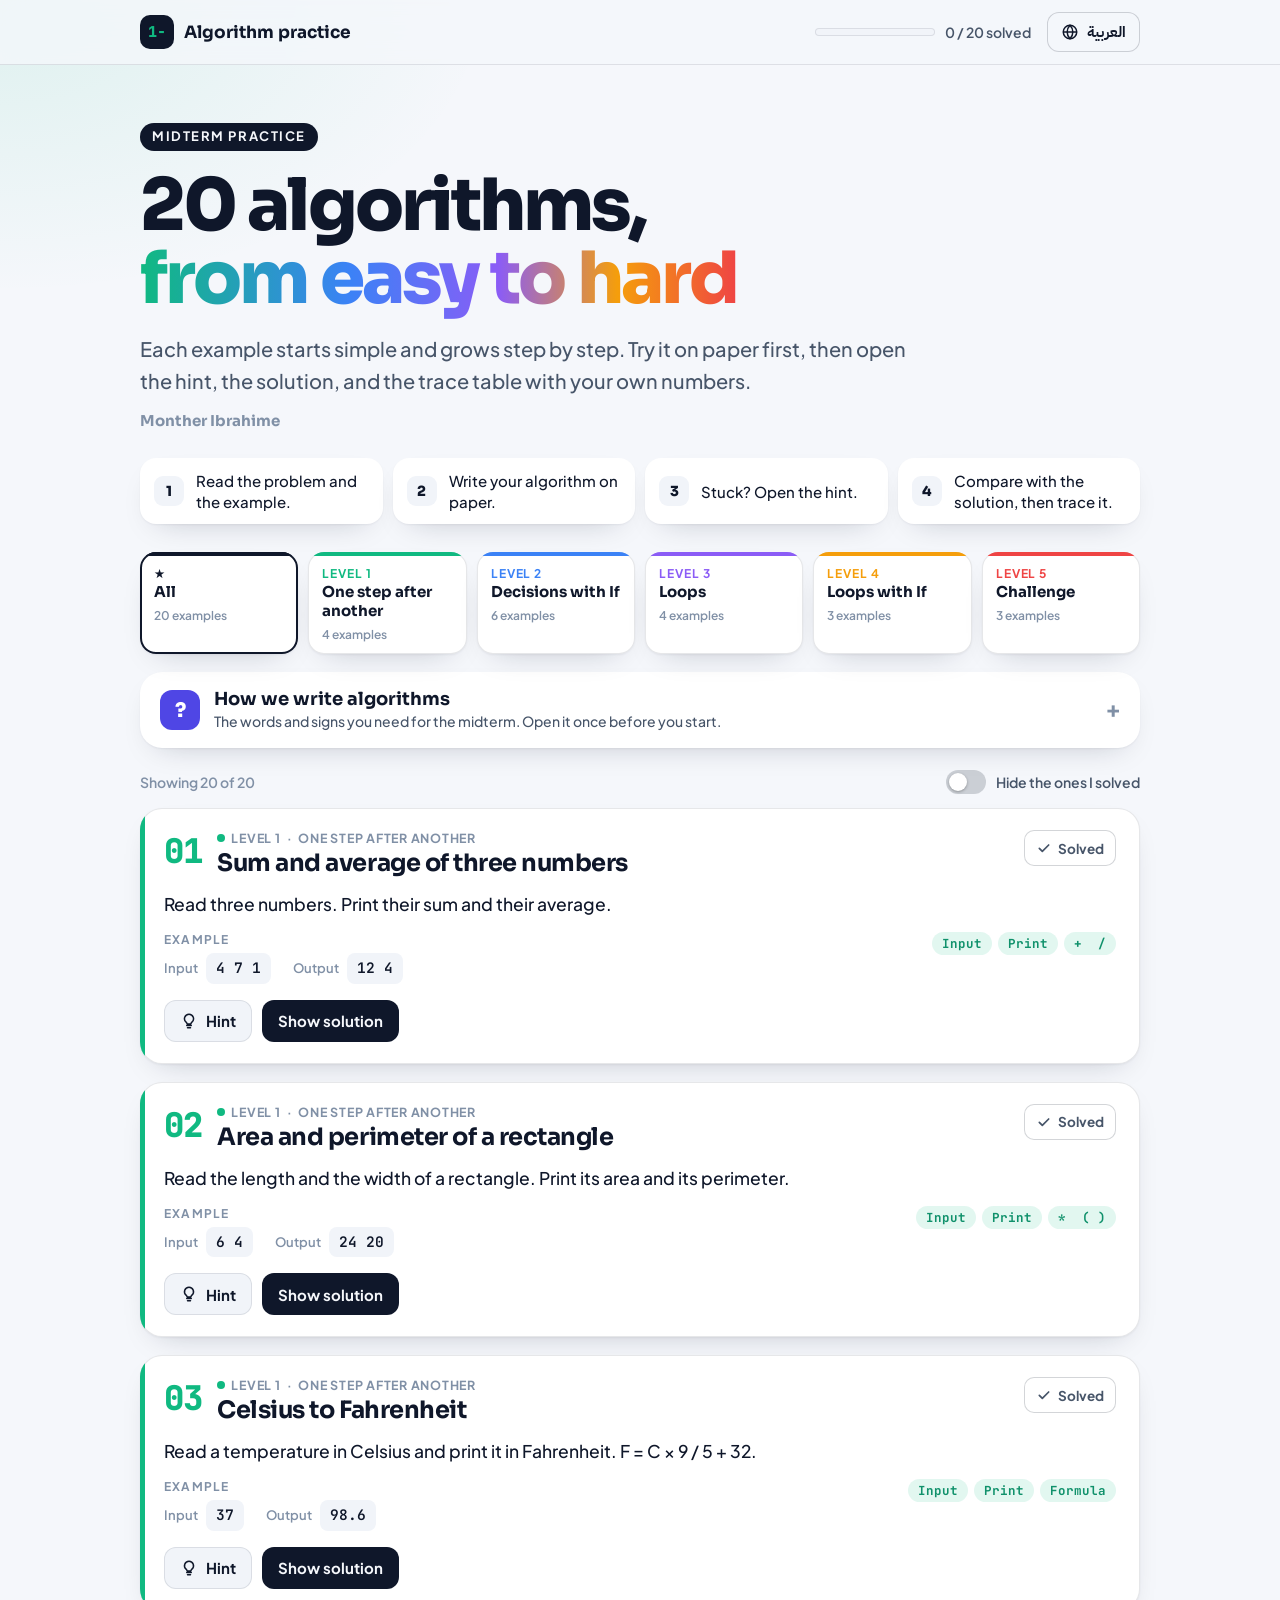
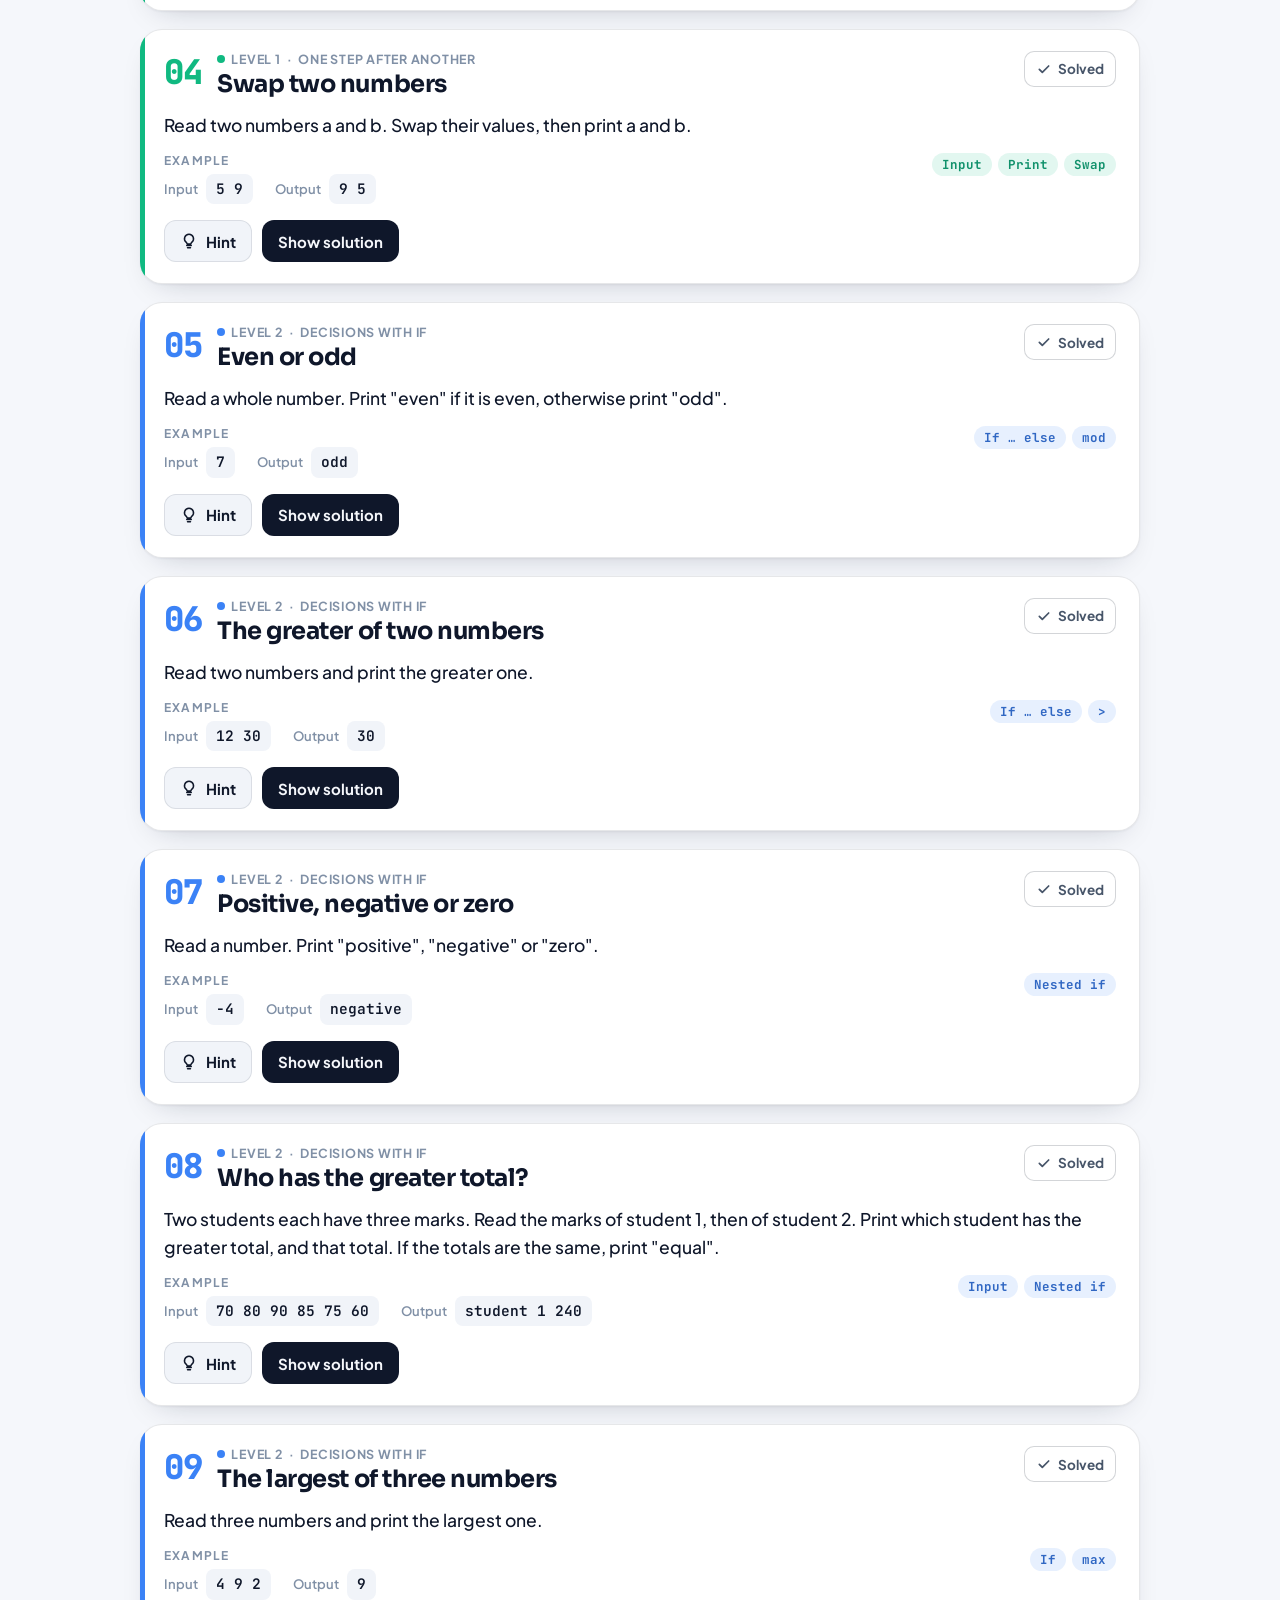
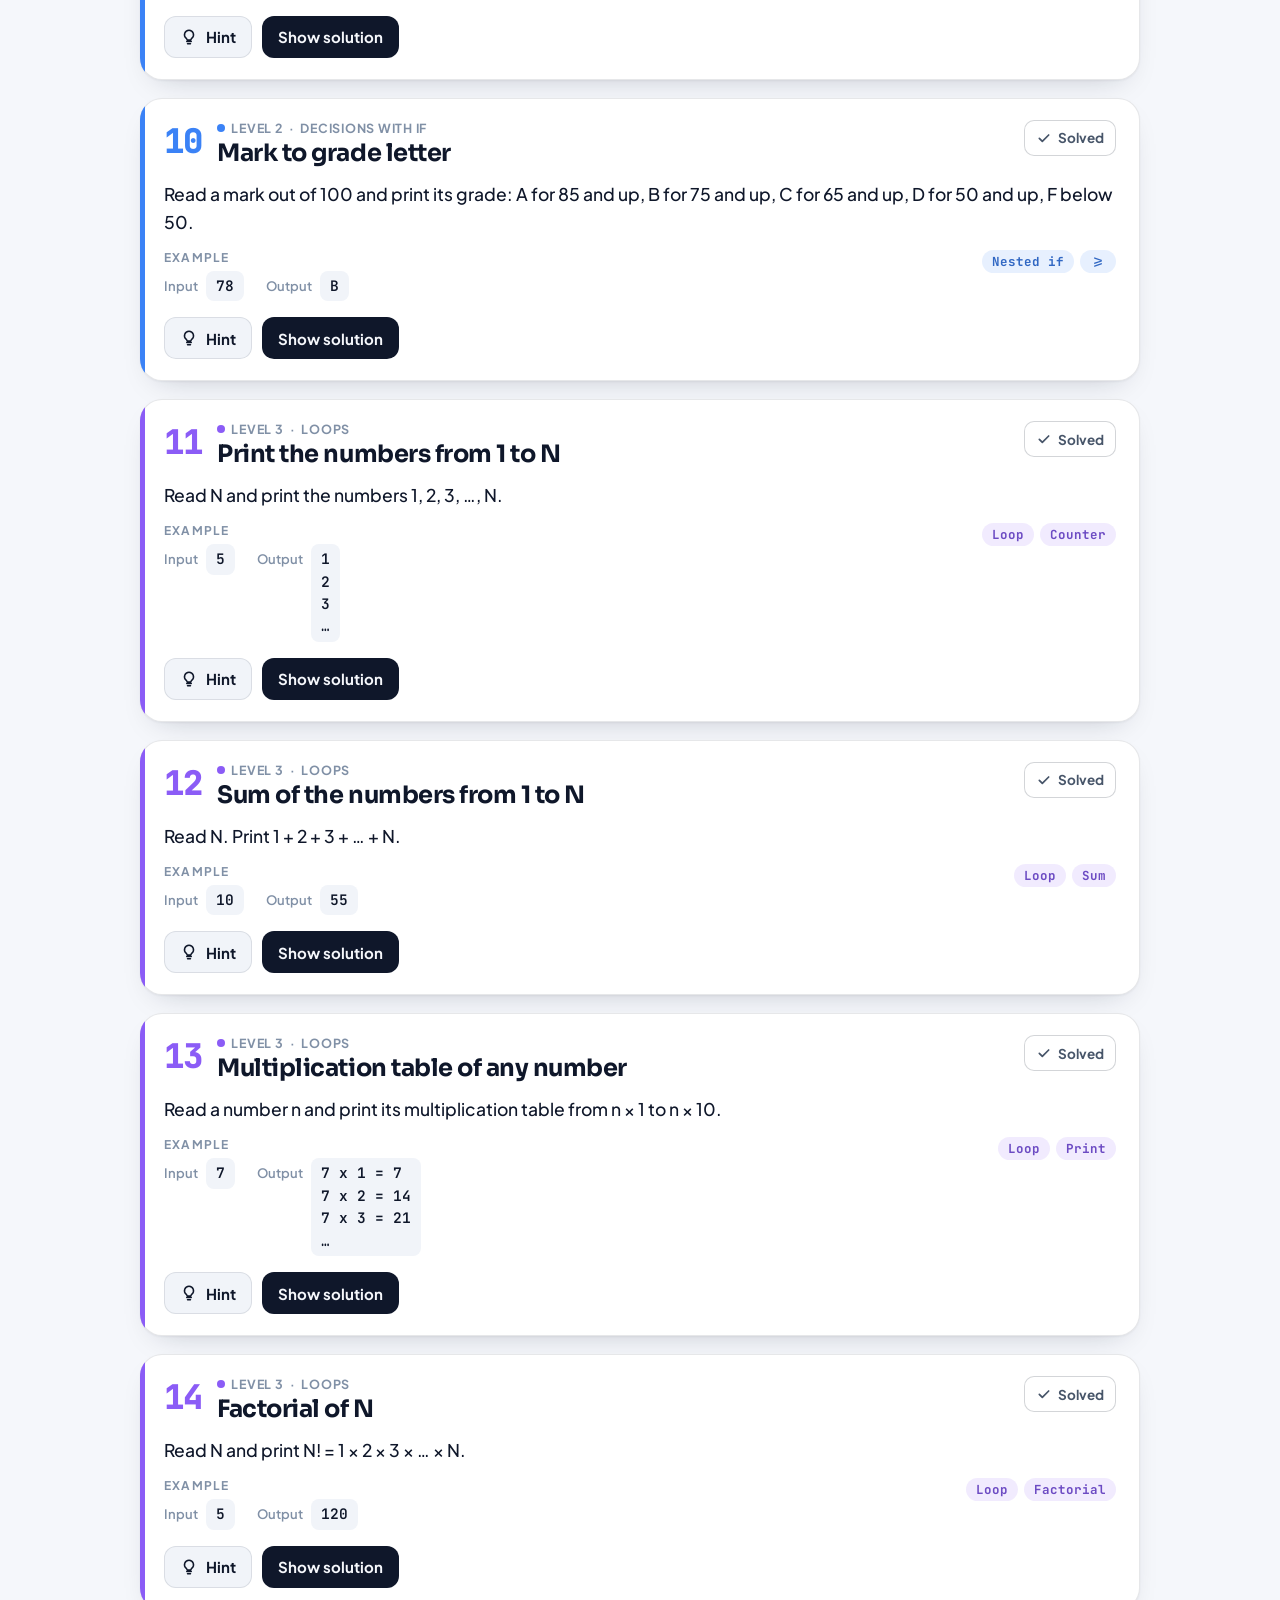
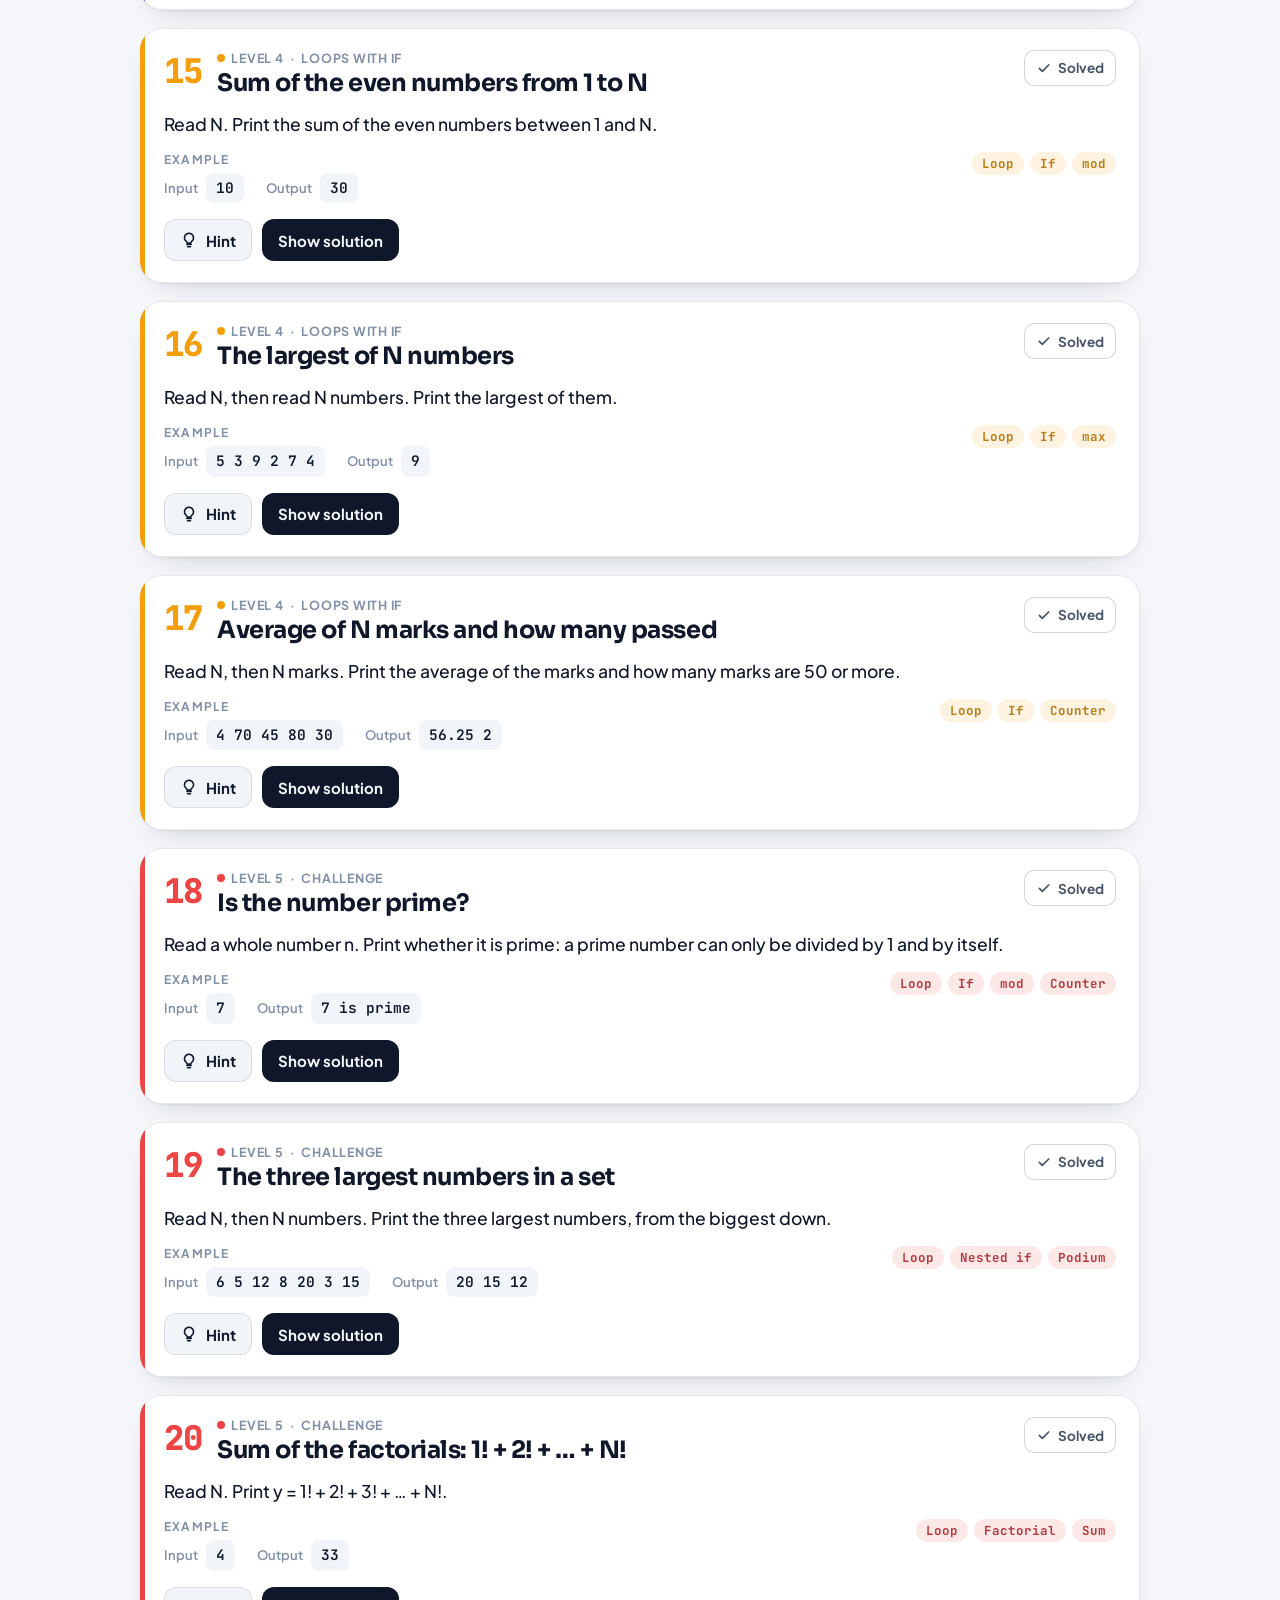
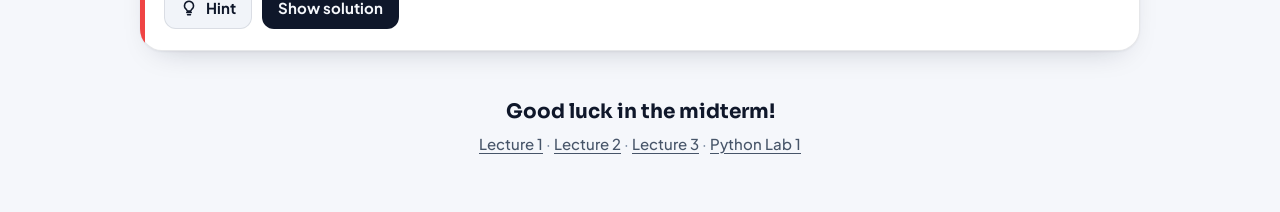
==== algorithm-examples/index.html @ 6ada8f3e "Add algorithm practice: 20 examples for the midterm A phone-friendly study page in algorithm-example" ====
<!doctype html>
<html lang="en" dir="ltr">
<head>
  <meta charset="utf-8">
  <meta name="viewport" content="width=device-width, initial-scale=1">
  <title>Algorithm Practice</title>
  <meta name="description" content="20 algorithm examples for the midterm, from the easiest to the hardest, each with a hint, a full solution and a trace table you can run with your own numbers.">
  <meta name="theme-color" content="#f5f7fb" media="(prefers-color-scheme: light)">
  <meta name="theme-color" content="#0b1120" media="(prefers-color-scheme: dark)">
  <link rel="icon" href="data:image/svg+xml,%3Csvg xmlns='http://www.w3.org/2000/svg' viewBox='0 0 64 64'%3E%3Crect width='64' height='64' rx='16' fill='%230f172a'/%3E%3Ctext x='32' y='42' text-anchor='middle' font-family='monospace' font-weight='700' font-size='24' fill='%2334d399'%3E1-%3C/text%3E%3C/svg%3E">
  <link rel="preconnect" href="https://fonts.googleapis.com">
  <link rel="preconnect" href="https://fonts.gstatic.com" crossorigin>
  <link rel="stylesheet" href="https://fonts.googleapis.com/css2?family=IBM+Plex+Sans+Arabic:wght@400;500;600;700&family=JetBrains+Mono:wght@400;500;700;800&family=Noto+Kufi+Arabic:wght@500..800&family=Plus+Jakarta+Sans:wght@400..800&family=Sora:wght@400..800&display=swap">
  <link rel="stylesheet" href="css/style.css?v=1">
</head>
<body>
  <header class="top">
    <div class="top__in">
      <a class="brand" href="#top"><span class="brand__mark" aria-hidden="true">1-</span><span data-i18n="top.brand">Algorithm practice</span></a>
      <p class="progress" aria-live="polite"><span class="progress__bar"><span class="progress__fill" id="progress-fill"></span></span><span id="progress-text"></span></p>
      <button class="lang-btn" type="button" id="lang" aria-label="Show the page in Arabic" data-i18n-label="lang.label">
        <svg viewBox="0 0 24 24" aria-hidden="true"><circle cx="12" cy="12" r="9"/><path d="M3 12h18M12 3c2.5 2.6 3.8 5.6 3.8 9s-1.3 6.4-3.8 9c-2.5-2.6-3.8-5.6-3.8-9S9.5 5.6 12 3z"/></svg>
        <span data-i18n="lang.switch">العربية</span>
      </button>
    </div>
  </header>

  <main id="top">
    <section class="hero">
      <p class="kicker" data-i18n="hero.kicker">Midterm practice</p>
      <h1 class="hero__title" data-i18n="hero.title">20 algorithms,<br><span>from easy to hard</span></h1>
      <p class="hero__lead" data-i18n="hero.lead">Each example starts simple and grows step by step. Try it on paper first, then open the hint, the solution, and the trace table with your own numbers.</p>
      <p class="hero__author">Monther Ibrahime</p>

      <ol class="how">
        <li><b>1</b><span data-i18n="how.1">Read the problem and the example.</span></li>
        <li><b>2</b><span data-i18n="how.2">Write your algorithm on paper.</span></li>
        <li><b>3</b><span data-i18n="how.3">Stuck? Open the hint.</span></li>
        <li><b>4</b><span data-i18n="how.4">Compare with the solution, then trace it.</span></li>
      </ol>
    </section>

    <section class="levels" aria-labelledby="levels-title">
      <h2 class="sr-only" id="levels-title" data-i18n="levels.title">Levels</h2>
      <div class="ladder" id="ladder" role="group" data-i18n-label="levels.filter" aria-label="Show a level"></div>
    </section>

    <details class="rules" id="rules">
      <summary>
        <span class="rules__icon" aria-hidden="true">?</span>
        <span>
          <b data-i18n="rules.title">How we write algorithms</b>
          <small data-i18n="rules.sub">The words and signs you need for the midterm. Open it once before you start.</small>
        </span>
      </summary>
      <div class="rules__grid">
        <div class="rule"><code>Start</code> · <code>End</code><p data-i18n="rules.start">The first step and the last step.</p></div>
        <div class="rule"><code>Declare a, b, sum</code><p data-i18n="rules.declare">Name the variables you will use.</p></div>
        <div class="rule"><code>Input a, b</code><p data-i18n="rules.input">Read values from the user, in this order.</p></div>
        <div class="rule"><code>Print sum, avg</code><p data-i18n="rules.print">Show values. Text goes in quotes: <code>Print "even"</code>.</p></div>
        <div class="rule"><code>sum = a + b</code><p data-i18n="rules.assign"><code>=</code> gives a value to the variable on the left.</p></div>
        <div class="rule"><code>==  !=  &gt;  &lt;  &gt;=  &lt;=</code><p data-i18n="rules.compare">Compare two values. The answer is yes or no.</p></div>
        <div class="rule"><code>n mod 2</code><p data-i18n="rules.mod">The remainder after dividing: <code>7 mod 2 = 1</code>, <code>8 mod 2 = 0</code>.</p></div>
        <div class="rule"><code>and</code> · <code>or</code><p data-i18n="rules.andor"><code>and</code>: both must be true. <code>or</code>: one is enough.</p></div>
        <div class="rule rule--wide"><code>If n &gt; 0 then Print "positive"<br>else Print "not positive"</code><p data-i18n="rules.if">A decision: only one of the two parts runs.</p></div>
        <div class="rule rule--wide"><code>If i &lt;= n then go to step 5</code><p data-i18n="rules.loop">A loop: while the answer is yes, jump back and repeat. Change the counter (<code>i = i + 1</code>) before this line, or the loop never ends.</p></div>
      </div>
    </details>

    <div class="filters">
      <p class="filters__count" id="count" aria-live="polite"></p>
      <label class="switch"><input type="checkbox" id="hide-solved"><span class="switch__ui" aria-hidden="true"></span><span data-i18n="filter.hide">Hide the ones I solved</span></label>
    </div>

    <div class="list" id="list"></div>
    <p class="empty" id="empty" data-i18n="filter.empty" hidden>Nothing to show here. Try another level, or show the solved ones again.</p>
  </main>

  <footer class="foot">
    <p data-i18n="foot.luck">Good luck in the midterm!</p>
    <p class="foot__links">
      <a href="../">Lecture 1</a> · <a href="../lecture-2/">Lecture 2</a> · <a href="../lecture-3/">Lecture 3</a> · <a href="../lecture-4/">Python Lab 1</a>
    </p>
  </footer>

  <script src="js/i18n.js?v=1"></script>
  <script src="js/examples.js?v=1"></script>
  <script src="js/app.js?v=1"></script>
</body>
</html>
---- algorithm-examples/css/style.css ----
/* Algorithm practice: a study page with 20 examples.
   One column that works on a phone and a laptop, light and dark, with one
   colour per level (green → blue → violet → amber → red, easy to hard). */

:root {
  --bg: #f5f7fb;
  --surface: #ffffff;
  --surface-2: #f1f4f9;
  --line: rgba(15, 23, 42, .1);
  --line-2: rgba(15, 23, 42, .18);
  --ink: #0f172a;
  --ink-2: #475569;
  --ink-3: #8090a6;
  --accent: #4f46e5;

  --code-bg: #0f172a;
  --code-fg: #e2e8f0;
  --code-dim: #64748b;
  --code-kw: #38bdf8;
  --code-num: #fbbf24;
  --code-str: #34d399;

  --lv1: #10b981;
  --lv2: #3b82f6;
  --lv3: #8b5cf6;
  --lv4: #f59e0b;
  --lv5: #ef4444;

  --display: 'Sora', 'Noto Kufi Arabic', system-ui, sans-serif;
  --sans: 'Plus Jakarta Sans', 'IBM Plex Sans Arabic', system-ui, -apple-system, 'Segoe UI', sans-serif;
  --mono: 'JetBrains Mono', ui-monospace, Menlo, Consolas, monospace;

  --radius: 22px;
  --shadow: 0 1px 2px rgba(15, 23, 42, .05), 0 12px 32px -18px rgba(15, 23, 42, .28);
  --ease: cubic-bezier(.2, .7, .2, 1);
  color-scheme: light;
}

@media (prefers-color-scheme: dark) {
  :root {
    --bg: #0b1120;
    --surface: #111a2e;
    --surface-2: #17223a;
    --line: rgba(226, 232, 240, .1);
    --line-2: rgba(226, 232, 240, .18);
    --ink: #e5eaf3;
    --ink-2: #aab6c8;
    --ink-3: #7686a0;
    --accent: #818cf8;
    --code-bg: #0a0f1d;
    --shadow: 0 1px 2px rgba(0, 0, 0, .3), 0 16px 36px -20px rgba(0, 0, 0, .7);
    color-scheme: dark;
  }
}

*, *::before, *::after { box-sizing: border-box; }
* { margin: 0; }
html { scroll-behavior: smooth; scroll-padding-top: 90px; }
body {
  min-height: 100vh;
  background:
    radial-gradient(900px 500px at 85% -10%, rgba(79, 70, 229, .12), transparent 70%),
    radial-gradient(700px 420px at 0% 0%, rgba(16, 185, 129, .1), transparent 70%),
    var(--bg);
  color: var(--ink);
  font: 500 17px/1.6 var(--sans);
  -webkit-font-smoothing: antialiased;
}
/* Keep "<=", "==" and "!=" exactly as typed. */
* { font-variant-ligatures: none; }
button, input { font: inherit; color: inherit; }
button { cursor: pointer; border: 0; background: none; }
[hidden] { display: none !important; }
:focus-visible { outline: 3px solid var(--accent); outline-offset: 3px; border-radius: 8px; }
a { color: inherit; }
code, pre { font-family: var(--mono); }
:where(p, li, span, small) > code:where(:not([class])) {
  padding: .05em .35em; border-radius: 6px;
  background: var(--surface-2); box-shadow: inset 0 0 0 1px var(--line);
  font-size: .9em; white-space: nowrap;
}
.sr-only { position: absolute; width: 1px; height: 1px; overflow: hidden; clip: rect(0 0 0 0); white-space: nowrap; }

main, .top__in, .foot { width: min(1000px, 100% - 32px); margin-inline: auto; }

/* ---------- Top bar ---------- */

.top {
  position: sticky; top: 0; z-index: 10;
  background: color-mix(in srgb, var(--bg) 82%, transparent);
  backdrop-filter: saturate(1.4) blur(14px);
  -webkit-backdrop-filter: saturate(1.4) blur(14px);
  border-bottom: 1px solid var(--line);
}
.top__in { display: flex; align-items: center; gap: 16px; height: 64px; }
.brand { display: flex; align-items: center; gap: 10px; text-decoration: none; font: 700 17px var(--display); white-space: nowrap; }
.brand__mark { display: grid; place-items: center; width: 34px; height: 34px; border-radius: 10px; background: var(--ink); color: var(--lv1); font: 800 15px var(--mono); }
.progress { margin-inline-start: auto; display: flex; align-items: center; gap: 10px; font: 600 14px var(--sans); color: var(--ink-2); white-space: nowrap; }
.progress__bar { width: 120px; height: 8px; border-radius: 99px; background: var(--surface-2); box-shadow: inset 0 0 0 1px var(--line); overflow: hidden; }
.progress__fill { display: block; width: 0; height: 100%; border-radius: inherit; background: linear-gradient(90deg, var(--lv1), var(--lv2), var(--lv3), var(--lv4), var(--lv5)); background-size: 120px 100%; transition: width .5s var(--ease); }
.lang-btn {
  display: inline-flex; align-items: center; gap: 8px;
  height: 40px; padding: 0 14px; border-radius: 12px;
  box-shadow: inset 0 0 0 1px var(--line-2);
  font: 700 15px var(--sans);
}
.lang-btn:hover { background: var(--surface-2); }
.lang-btn svg { width: 18px; height: 18px; fill: none; stroke: currentColor; stroke-width: 2; }

/* ---------- Hero ---------- */

.hero { padding: 56px 0 28px; }
.kicker {
  display: inline-block; padding: 6px 12px; border-radius: 99px;
  background: var(--ink); color: var(--bg);
  font: 700 13px/1.2 var(--sans); letter-spacing: .12em; text-transform: uppercase;
}
.hero__title { margin-top: 18px; font: 800 clamp(38px, 7vw, 72px)/1.02 var(--display); letter-spacing: -.04em; }
.hero__title span {
  background: linear-gradient(90deg, var(--lv1), var(--lv2) 35%, var(--lv3) 60%, var(--lv4) 80%, var(--lv5));
  -webkit-background-clip: text; background-clip: text; color: transparent;
}
.hero__lead { margin-top: 18px; max-width: 40em; font-size: clamp(17px, 2.2vw, 20px); color: var(--ink-2); }
.hero__author { margin-top: 14px; font: 700 15px var(--display); color: var(--ink-3); }
.how { margin-top: 28px; padding: 0; list-style: none; display: grid; grid-template-columns: repeat(auto-fit, minmax(200px, 1fr)); gap: 10px; }
.how li { display: flex; align-items: center; gap: 12px; padding: 12px 14px; border-radius: 16px; background: var(--surface); box-shadow: var(--shadow); font-size: 15px; line-height: 1.4; }
.how b { flex: none; display: grid; place-items: center; width: 30px; height: 30px; border-radius: 9px; background: var(--surface-2); font: 800 14px var(--display); }

/* ---------- Level ladder (filter) ---------- */

.ladder { display: grid; grid-template-columns: repeat(6, 1fr); gap: 10px; margin-bottom: 18px; }
.step-btn {
  --c: var(--ink);
  position: relative; overflow: hidden;
  display: grid; gap: 2px; align-content: start;
  padding: 14px 14px 12px; border-radius: 16px; text-align: start;
  background: var(--surface); box-shadow: var(--shadow), inset 0 0 0 1px var(--line);
  transition: transform .15s var(--ease), box-shadow .15s;
}
.step-btn::before { content: ''; position: absolute; inset: 0 0 auto; height: 4px; background: var(--c); }
.step-btn:hover { transform: translateY(-2px); }
.step-btn[aria-pressed="true"] { box-shadow: var(--shadow), inset 0 0 0 2px var(--c); }
.step-btn__top { font: 700 12px var(--sans); letter-spacing: .08em; text-transform: uppercase; color: var(--c); }
.step-btn__name { font: 700 15px/1.25 var(--display); }
.step-btn__count { margin-top: 4px; font: 600 12px var(--sans); color: var(--ink-3); }
.lv-1 { --c: var(--lv1); }
.lv-2 { --c: var(--lv2); }
.lv-3 { --c: var(--lv3); }
.lv-4 { --c: var(--lv4); }
.lv-5 { --c: var(--lv5); }

/* ---------- Rules cheat sheet ---------- */

.rules { margin-bottom: 22px; border-radius: var(--radius); background: var(--surface); box-shadow: var(--shadow); }
.rules summary { display: flex; align-items: center; gap: 14px; padding: 16px 20px; cursor: pointer; list-style: none; }
.rules summary::-webkit-details-marker { display: none; }
.rules summary::after { content: '+'; margin-inline-start: auto; font: 700 24px var(--mono); color: var(--ink-3); }
.rules[open] summary::after { content: '−'; }
.rules summary b { display: block; font: 700 18px var(--display); }
.rules summary small { display: block; font-size: 14px; color: var(--ink-2); }
.rules__icon { flex: none; display: grid; place-items: center; width: 40px; height: 40px; border-radius: 12px; background: var(--accent); color: #fff; font: 800 20px var(--display); }
.rules__grid { display: grid; grid-template-columns: repeat(auto-fit, minmax(260px, 1fr)); gap: 10px; padding: 0 20px 20px; }
.rule { padding: 12px 14px; border-radius: 14px; background: var(--surface-2); }
.rule > code { display: inline-block; padding: 3px 9px; border-radius: 8px; background: var(--code-bg); color: var(--code-fg); font-size: 14px; white-space: nowrap; }
.rule--wide > code { white-space: normal; }
.rule p { margin-top: 6px; font-size: 14.5px; line-height: 1.5; color: var(--ink-2); }
.rule--wide { grid-column: span 2; }

/* ---------- Filters ---------- */

.filters { display: flex; align-items: center; justify-content: space-between; gap: 16px; flex-wrap: wrap; margin-bottom: 14px; }
.filters__count { font: 600 14px var(--sans); color: var(--ink-3); }
.switch { display: inline-flex; align-items: center; gap: 10px; cursor: pointer; font: 600 14px var(--sans); color: var(--ink-2); }
.switch input { position: absolute; opacity: 0; width: 1px; height: 1px; }
.switch__ui { position: relative; width: 40px; height: 24px; border-radius: 99px; background: var(--line-2); transition: background-color .2s; }
.switch__ui::after { content: ''; position: absolute; top: 3px; inset-inline-start: 3px; width: 18px; height: 18px; border-radius: 50%; background: #fff; box-shadow: 0 1px 3px rgba(0, 0, 0, .3); transition: transform .2s var(--ease); }
.switch input:checked + .switch__ui { background: var(--lv1); }
.switch input:checked + .switch__ui::after { transform: translateX(16px); }
html[dir="rtl"] .switch input:checked + .switch__ui::after { transform: translateX(-16px); }
.switch input:focus-visible + .switch__ui { outline: 3px solid var(--accent); outline-offset: 2px; }

/* ---------- Example cards ---------- */

.list { display: grid; gap: 18px; }
.ex {
  position: relative;
  padding: 22px 24px 22px;
  border-radius: var(--radius);
  background: var(--surface);
  box-shadow: var(--shadow), inset 0 0 0 1px var(--line);
  overflow: hidden;
}
.ex::before { content: ''; position: absolute; inset-block: 0; inset-inline-start: 0; width: 5px; background: var(--c); }
.ex__head { display: flex; align-items: flex-start; gap: 16px; }
.ex__num { flex: none; font: 800 34px/1 var(--mono); color: var(--c); letter-spacing: -.04em; padding-top: 4px; }
.ex__titles { flex: 1; min-width: 0; }
.ex__level { display: flex; align-items: center; gap: 6px; flex-wrap: wrap; font: 700 12.5px var(--sans); letter-spacing: .06em; text-transform: uppercase; color: var(--ink-3); }
.ex__dot { width: 8px; height: 8px; border-radius: 50%; background: var(--c); }
.ex__title { margin-top: 2px; font: 700 clamp(20px, 3vw, 24px)/1.25 var(--display); letter-spacing: -.02em; }
.ex__done {
  flex: none; display: inline-flex; align-items: center; gap: 6px;
  height: 36px; padding: 0 12px; border-radius: 10px;
  box-shadow: inset 0 0 0 1px var(--line-2);
  font: 700 13.5px var(--sans); color: var(--ink-2);
  transition: background-color .2s, color .2s;
}
.ex__done svg { width: 16px; height: 16px; fill: none; stroke: currentColor; stroke-width: 2.6; stroke-linecap: round; stroke-linejoin: round; }
.ex__done[aria-pressed="true"] { background: var(--lv1); color: #fff; box-shadow: none; }
.ex.is-solved .ex__title { color: var(--ink-2); }

.ex__task { margin-top: 12px; font-size: 17.5px; line-height: 1.6; }
.ex__meta { margin-top: 14px; display: flex; align-items: flex-start; justify-content: space-between; gap: 16px; flex-wrap: wrap; }
.ex__label { font: 700 12px var(--sans); letter-spacing: .1em; text-transform: uppercase; color: var(--ink-3); }
.io { margin-top: 6px; display: flex; gap: 22px; flex-wrap: wrap; }
.io > div { display: flex; align-items: baseline; gap: 8px; }
.io__k { font: 600 13px var(--sans); color: var(--ink-3); }
.io__v { padding: 4px 10px; border-radius: 8px; background: var(--surface-2); font-size: 14.5px; font-weight: 600; line-height: 1.55; }
.ex__skills { padding: 0; list-style: none; display: flex; flex-wrap: wrap; gap: 6px; }
.ex__skills li { padding: 3px 10px; border-radius: 99px; background: color-mix(in srgb, var(--c) 12%, transparent); color: color-mix(in srgb, var(--c) 75%, var(--ink)); font: 700 12.5px var(--mono); white-space: pre; }

.ex__actions { margin-top: 16px; display: flex; gap: 10px; flex-wrap: wrap; }
.btn {
  display: inline-flex; align-items: center; gap: 8px;
  height: 42px; padding: 0 16px; border-radius: 12px;
  background: var(--ink); color: var(--bg);
  font: 700 15px var(--sans);
  transition: transform .12s var(--ease), opacity .2s;
}
.btn:hover { transform: translateY(-1px); }
.btn:active { transform: translateY(1px); }
.btn svg { width: 18px; height: 18px; fill: none; stroke: currentColor; stroke-width: 2; stroke-linecap: round; stroke-linejoin: round; }
.btn--soft { background: var(--surface-2); color: var(--ink); box-shadow: inset 0 0 0 1px var(--line); }
.btn--go { background: var(--c); color: #fff; }
.btn--go svg { fill: currentColor; stroke: none; }
.btn--ghost { background: transparent; color: var(--ink-2); box-shadow: inset 0 0 0 1px var(--line-2); }
.btn[aria-expanded="true"]:not(.btn--soft) { background: var(--c); color: #fff; }
.btn--soft[aria-expanded="true"] { box-shadow: inset 0 0 0 2px #f59e0b; }

.ex__hint { margin-top: 14px; padding: 12px 16px; border-radius: 14px; background: color-mix(in srgb, #f59e0b 12%, var(--surface)); border-inline-start: 4px solid #f59e0b; font-size: 16px; }

/* ---------- Solution ---------- */

.ex__sol { margin-top: 18px; padding-top: 18px; border-top: 1px dashed var(--line-2); }
.ex__idea { padding: 12px 16px; border-radius: 14px; background: color-mix(in srgb, var(--c) 10%, var(--surface)); font-size: 16px; }
.ex__idea b { color: color-mix(in srgb, var(--c) 80%, var(--ink)); }
.alg {
  margin-top: 12px; padding: 14px 6px; list-style: none;
  border-radius: 16px; background: var(--code-bg); color: var(--code-fg);
  font: 500 15.5px/1.6 var(--mono);
  overflow-x: auto;
}
.alg__step { position: relative; display: flex; align-items: flex-start; gap: 12px; padding: 3px 14px; border-radius: 10px; transition: background-color .2s; }
.alg__n { flex: none; min-width: 3ch; text-align: right; color: var(--code-dim); font-weight: 700; }
.alg__t { flex: 1; white-space: pre; }
.alg__cont { display: block; }
.alg .kw { color: var(--code-kw); font-weight: 700; }
.alg .num { color: var(--code-num); }
.alg .str { color: var(--code-str); }
.alg__step.is-loop { box-shadow: inset 3px 0 0 var(--c); }
.alg__jump { flex: none; align-self: center; padding: 1px 8px; border-radius: 7px; background: color-mix(in srgb, var(--c) 30%, transparent); color: #fff; font: 700 12.5px var(--mono); }
.alg__step.is-traced { background: rgba(255, 255, 255, .1); }
.alg__step.is-target { background: color-mix(in srgb, var(--c) 30%, transparent); }
.ex__note { margin-top: 12px; padding: 12px 16px; border-radius: 14px; background: var(--surface-2); font-size: 15.5px; color: var(--ink-2); }
.ex__note b { color: var(--ink); }

/* ---------- Trace ---------- */

.trace { margin-top: 16px; padding: 16px; border-radius: 18px; box-shadow: inset 0 0 0 1px var(--line-2); }
.trace__title { font: 700 17px var(--display); }
.trace__order { margin-top: 2px; font-size: 14px; color: var(--ink-2); }
.trace__form { margin-top: 10px; display: flex; gap: 8px; flex-wrap: wrap; }
.trace__form input {
  flex: 1 1 180px; min-width: 0; height: 42px; padding: 0 14px;
  border: 0; border-radius: 12px;
  background: var(--surface-2); box-shadow: inset 0 0 0 1px var(--line-2);
  font: 600 16px var(--mono);
}
.trace__form input:focus { outline: none; box-shadow: inset 0 0 0 2px var(--c); }
.trace__msg { margin-top: 10px; padding: 8px 12px; border-radius: 10px; background: color-mix(in srgb, var(--lv5) 12%, var(--surface)); font-size: 14.5px; }
.trace__result { margin-top: 12px; display: grid; gap: 10px; }
.trace__out pre {
  margin-top: 4px; padding: 10px 14px; border-radius: 12px;
  background: var(--code-bg); color: var(--code-str);
  font: 600 15px/1.55 var(--mono); white-space: pre-wrap;
  max-height: 220px; overflow: auto;
}
.trace__wrap { max-height: 420px; overflow: auto; border-radius: 12px; box-shadow: inset 0 0 0 1px var(--line); }
.ttable { width: 100%; border-collapse: collapse; font: 500 14px/1.4 var(--mono); }
.ttable th, .ttable td { padding: 6px 10px; text-align: center; white-space: nowrap; border-bottom: 1px solid var(--line); }
.ttable thead th { position: sticky; top: 0; z-index: 1; background: var(--surface-2); font: 700 12.5px var(--sans); letter-spacing: .04em; color: var(--ink-2); }
.ttable thead th:not(:first-child):not(:last-child) { font-family: var(--mono); font-size: 14px; color: var(--ink); text-transform: none; }
.ttable tbody th { font-weight: 700; color: var(--ink-2); text-align: start; }
.ttable td.is-new { background: color-mix(in srgb, var(--c) 16%, transparent); font-weight: 800; color: var(--ink); }
.ttable td.tout { text-align: start; color: var(--lv1); font-weight: 700; }
.ttable tbody tr:hover { background: var(--surface-2); }
.tj { margin-inline-start: 8px; padding: 0 6px; border-radius: 6px; font-size: 12px; }
.tj--yes { background: color-mix(in srgb, var(--c) 22%, transparent); color: var(--ink); }
.tj--no { color: var(--ink-3); }
.trace__legend { font-size: 13.5px; color: var(--ink-3); }
.trace__legend b { font-family: var(--mono); color: var(--ink-2); }

.empty { padding: 40px 20px; text-align: center; color: var(--ink-3); }

/* ---------- Footer ---------- */

.foot { padding: 48px 0 56px; text-align: center; color: var(--ink-3); font-size: 15px; }
.foot p:first-child { font: 700 20px var(--display); color: var(--ink); }
.foot__links { margin-top: 8px; }
.foot__links a { color: var(--ink-2); text-underline-offset: 3px; }

/* ---------- Phones ---------- */

@media (max-width: 760px) {
  .ladder { grid-template-columns: repeat(3, 1fr); }
  .rule--wide { grid-column: auto; }
  .progress__bar { width: 64px; }
}
@media (max-width: 560px) {
  .top__in { gap: 10px; }
  .brand span:last-child { display: none; }
  .ladder { grid-template-columns: repeat(2, 1fr); }
  .ex { padding: 18px 16px 18px 20px; }
  .ex__head { flex-wrap: wrap; gap: 12px; }
  .ex__num { font-size: 28px; }
  .ex__done { order: 3; }
  .alg { font-size: 14px; }
  .alg__step { padding: 3px 10px; gap: 8px; }
  .trace { padding: 12px; }
}

/* ---------- Arabic (right to left) ---------- */

html[lang="ar"] [data-i18n]:not([dir]) { direction: rtl; unicode-bidi: isolate; }
html[lang="ar"] [data-i18n] { letter-spacing: 0; text-transform: none; }
bdi[dir="ltr"] { white-space: nowrap; }
/* Algorithms, inputs, outputs and tables always read left to right. */
.alg, .io__v, .trace__form input, .trace__wrap, .trace__out pre, .rule > code, .ex__skills li, .ex__num { direction: ltr; unicode-bidi: isolate; }

@media (prefers-reduced-motion: reduce) {
  *, *::before, *::after { transition-duration: .01ms !important; animation-duration: .01ms !important; }
  html { scroll-behavior: auto; }
}
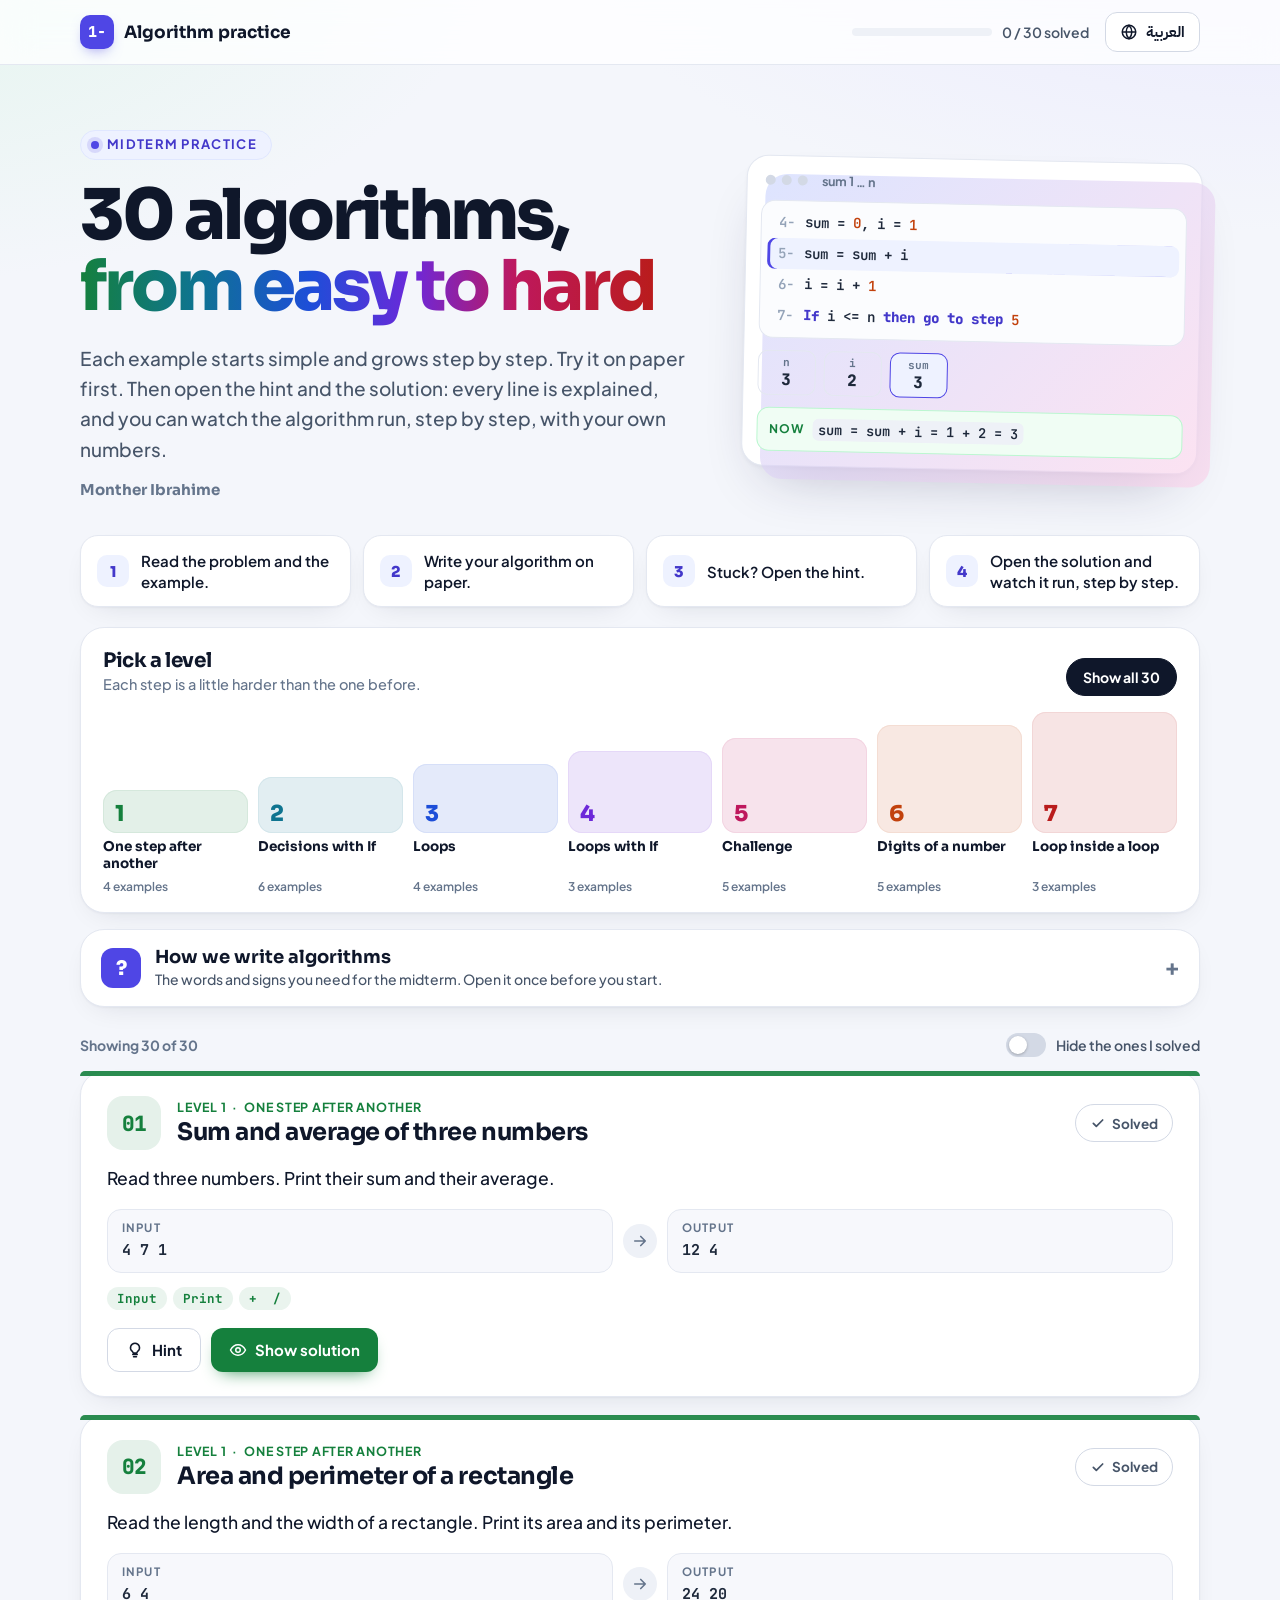
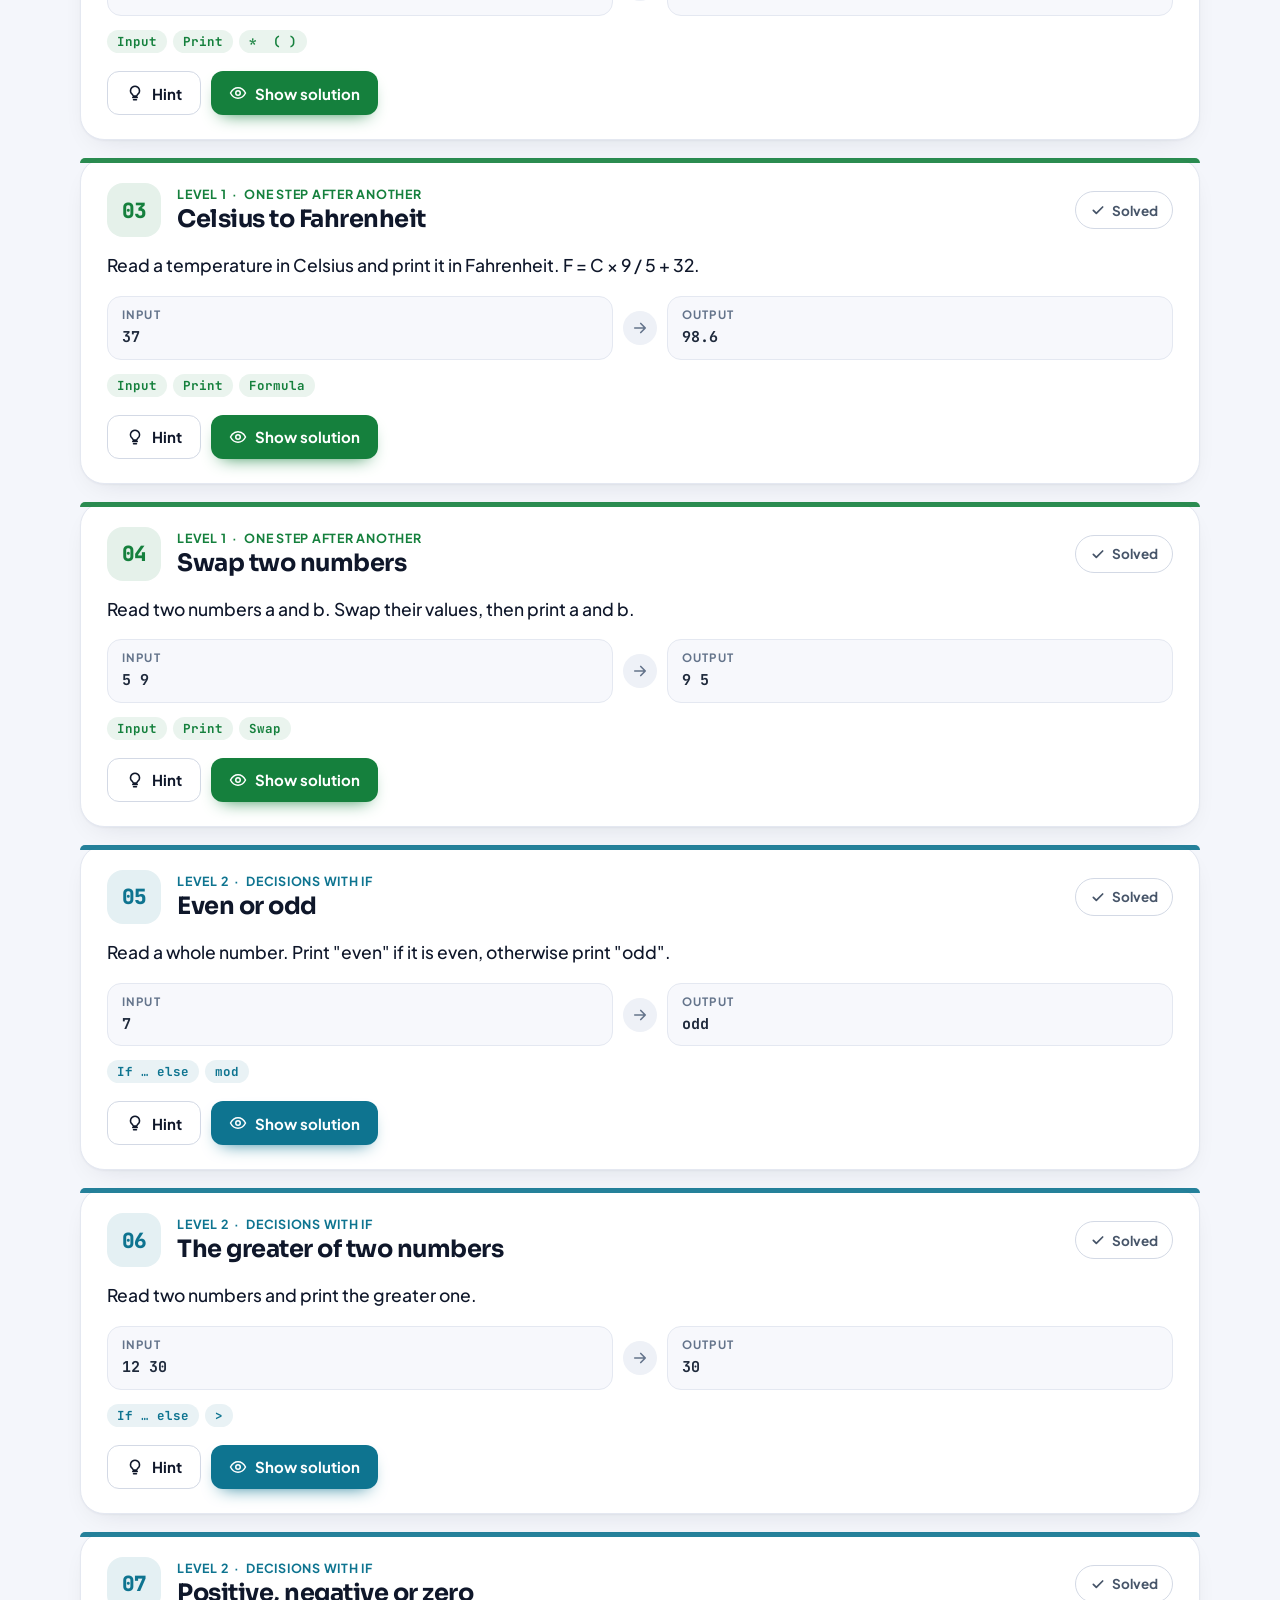
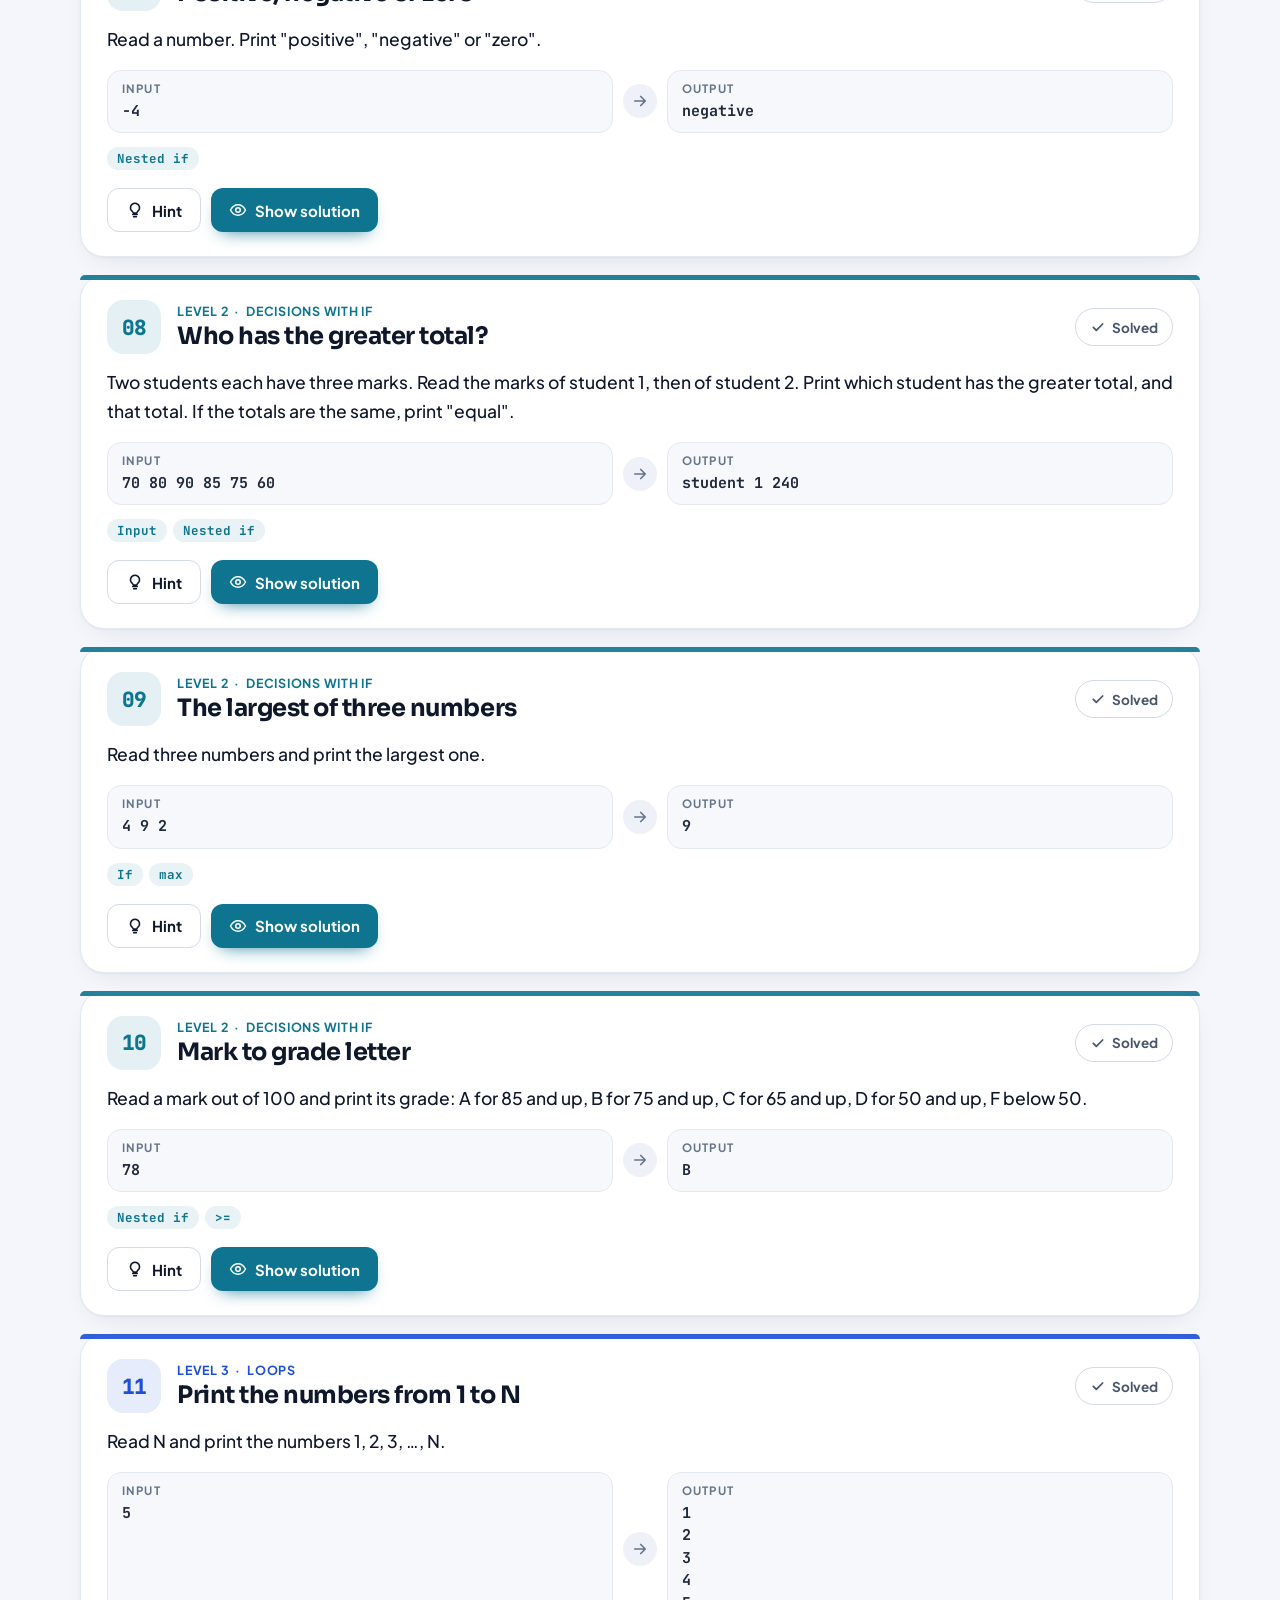
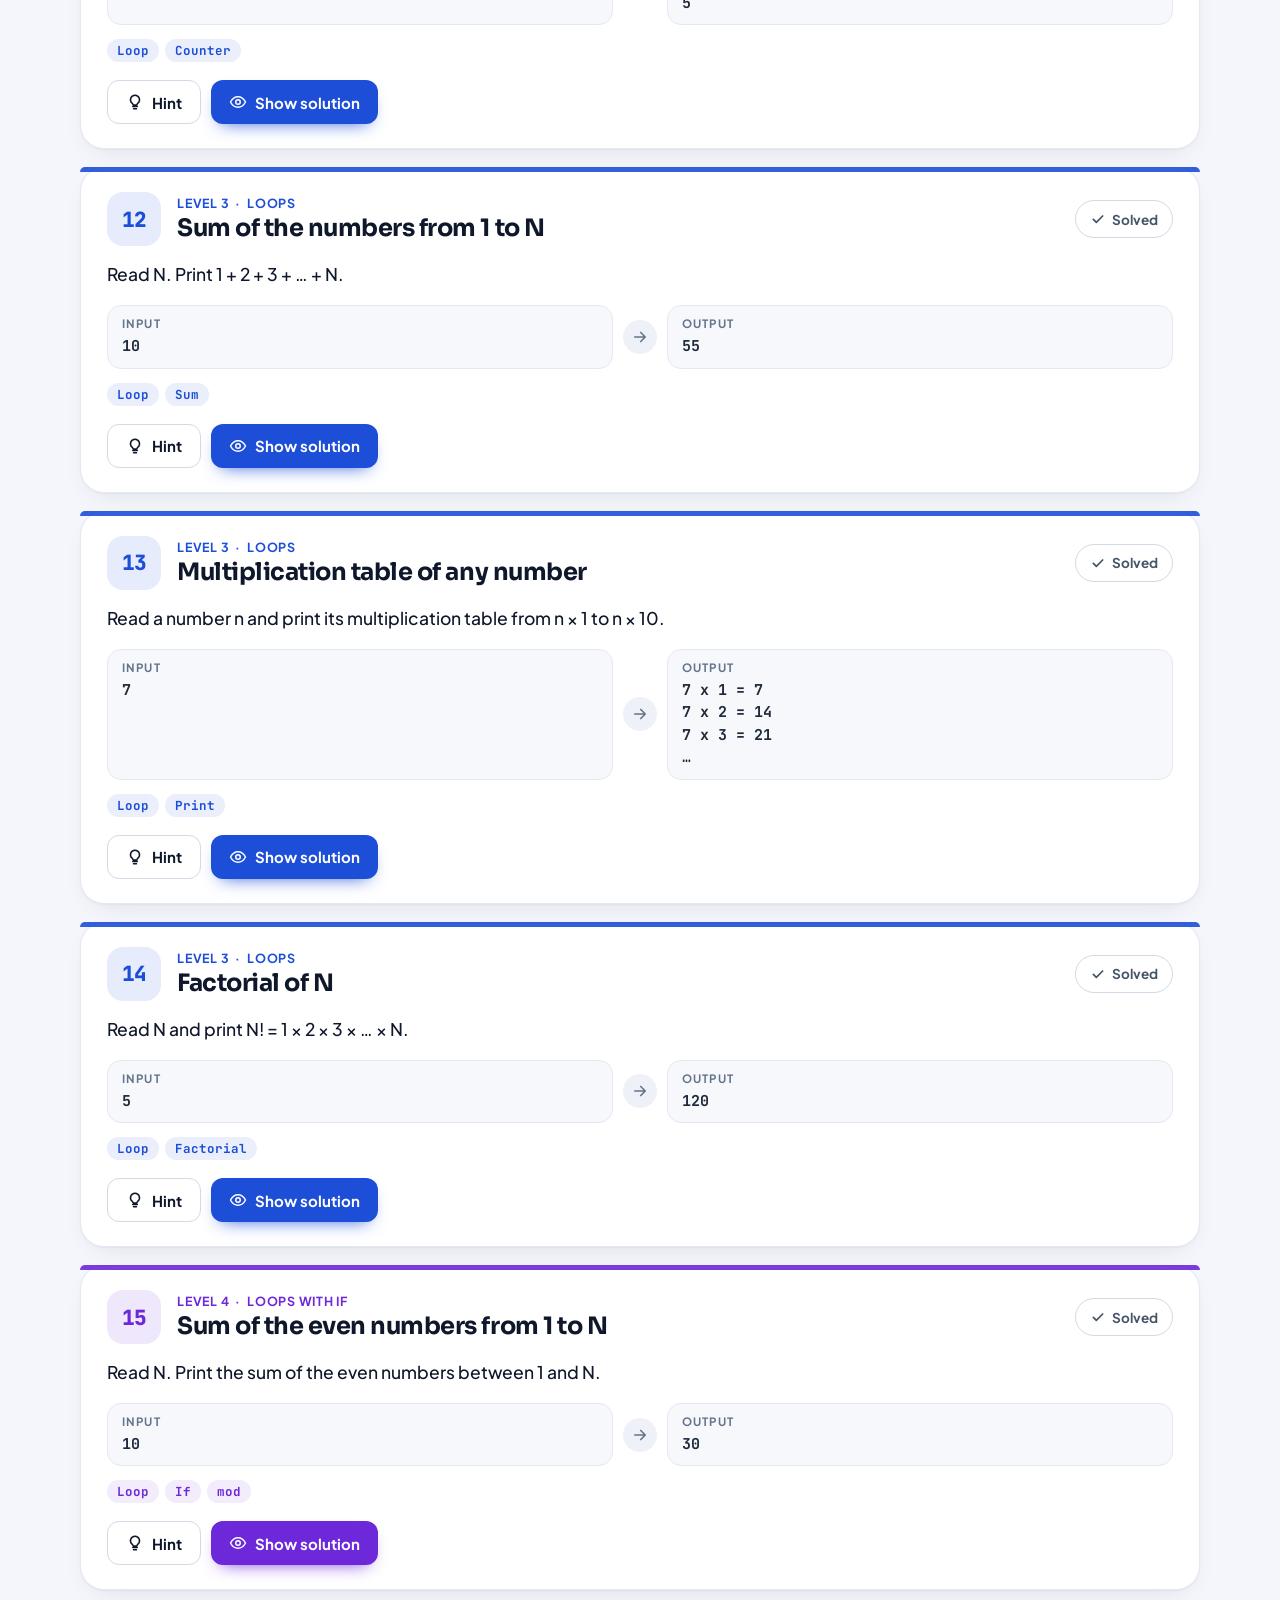
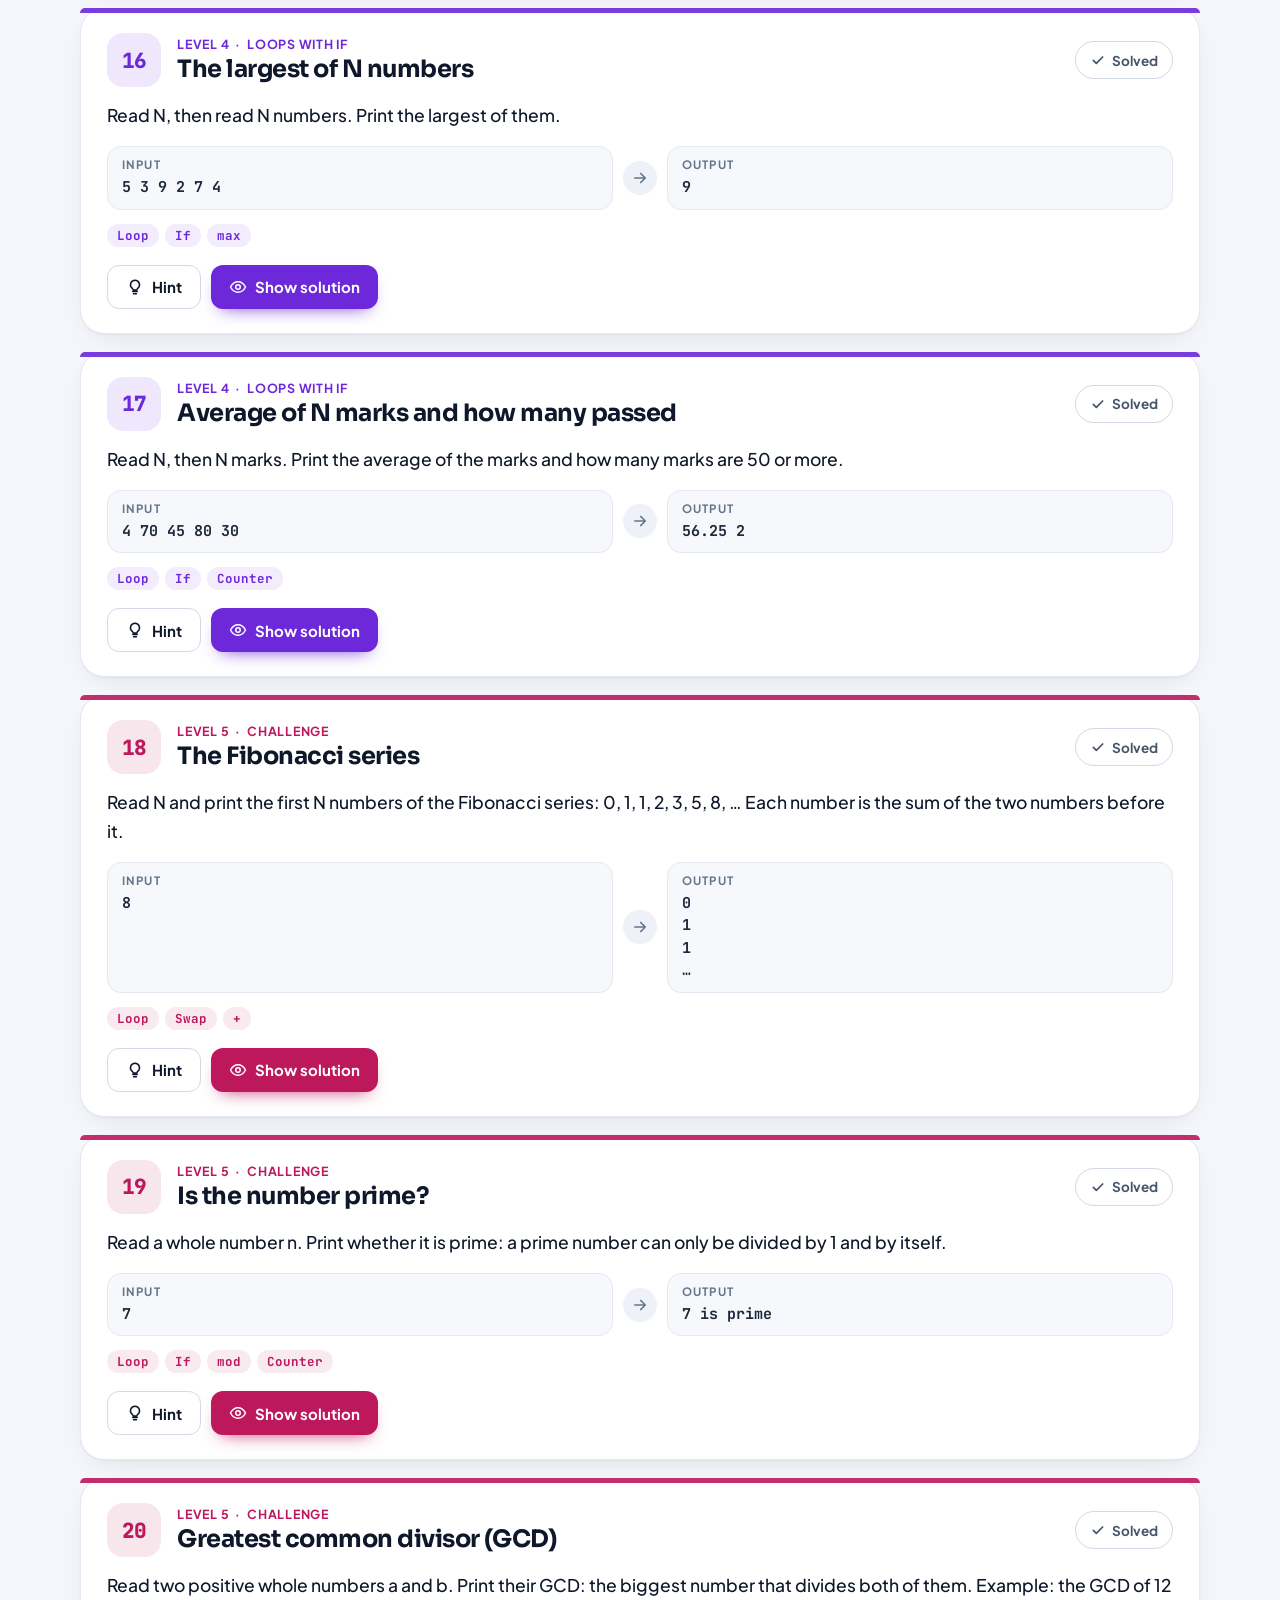
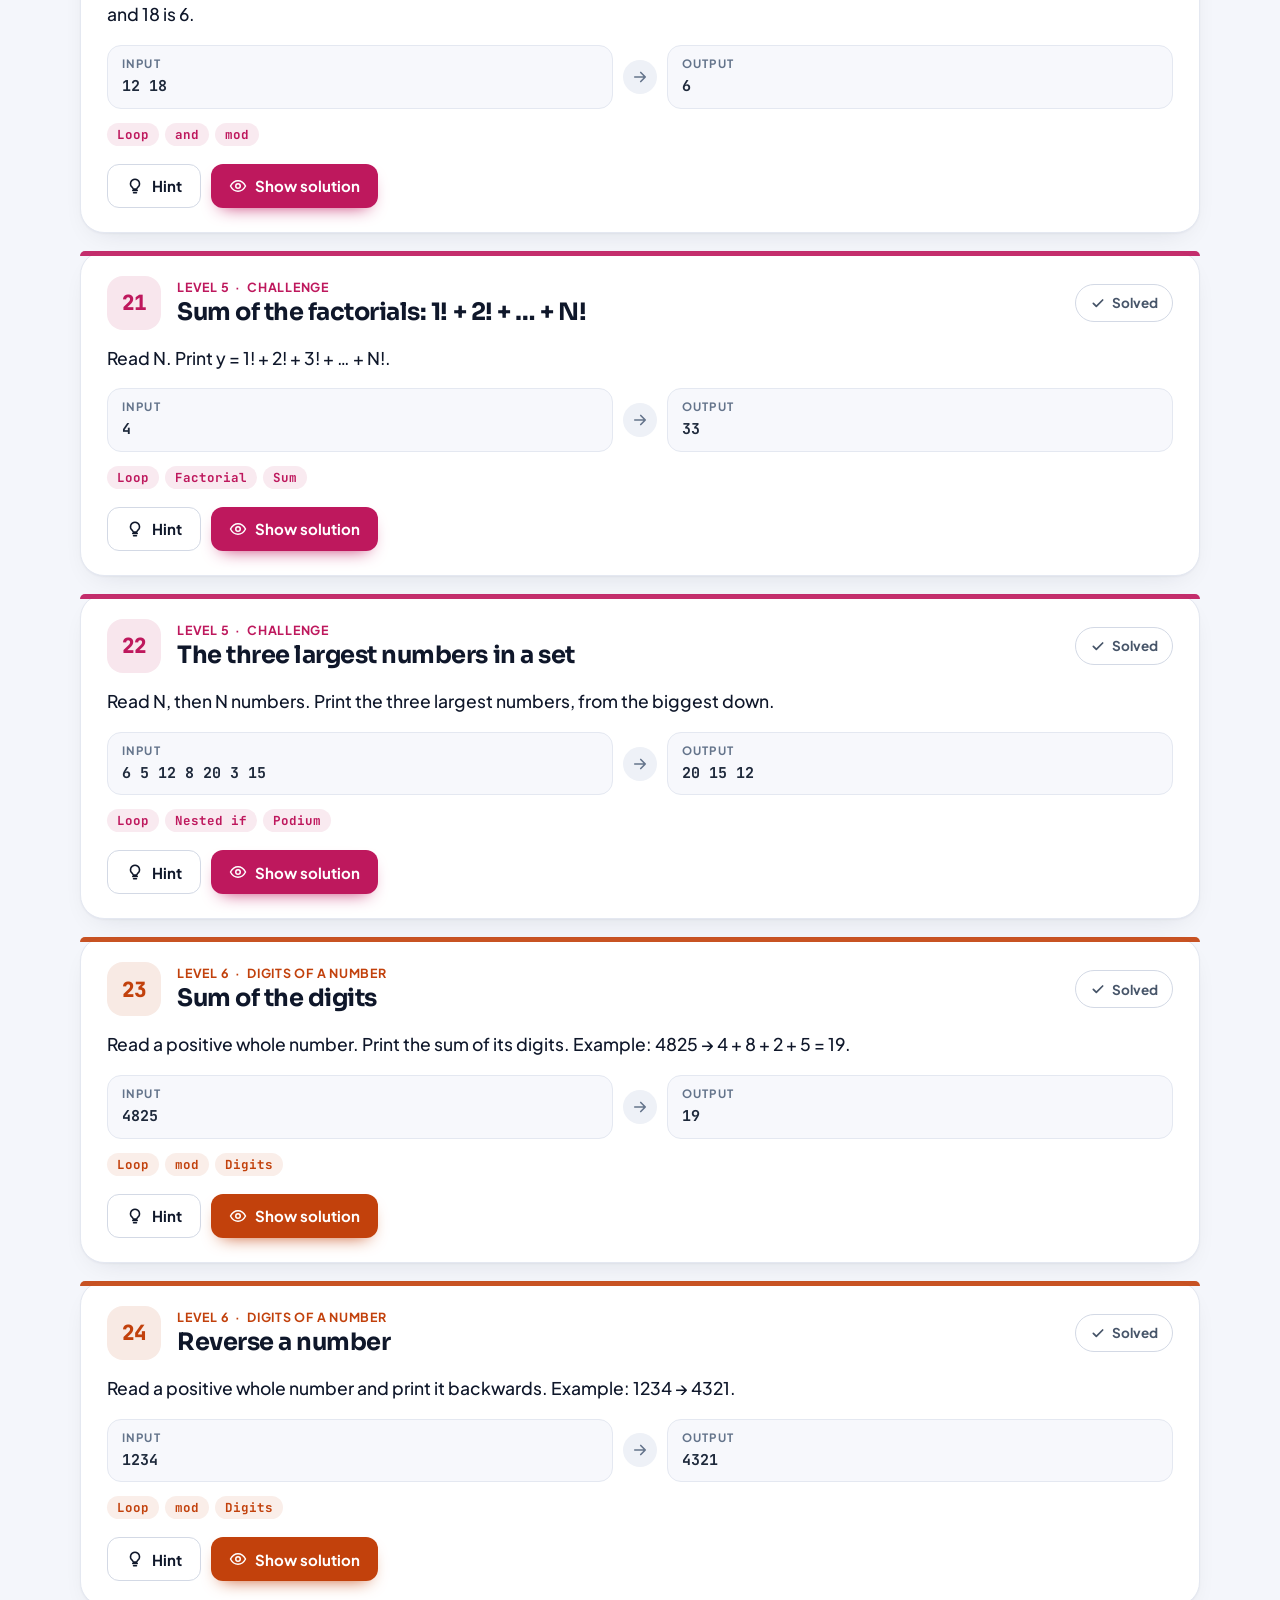
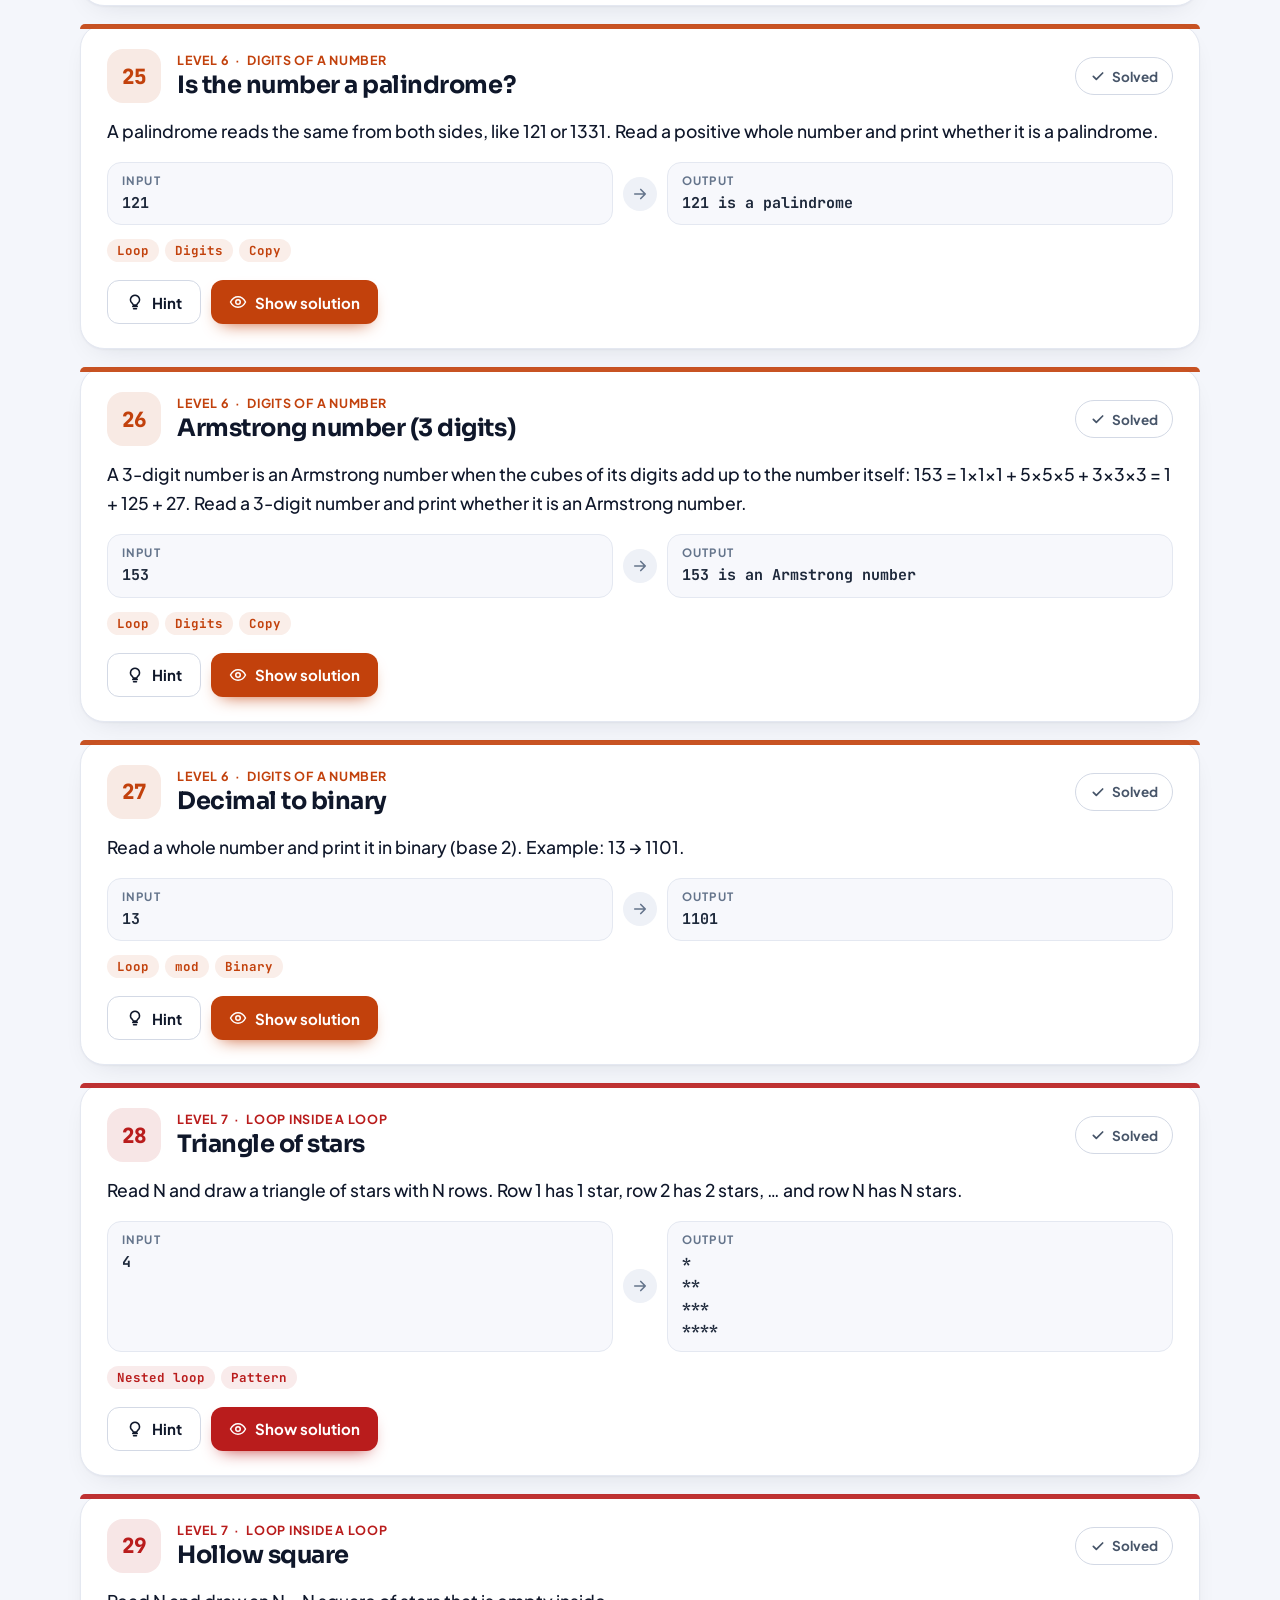
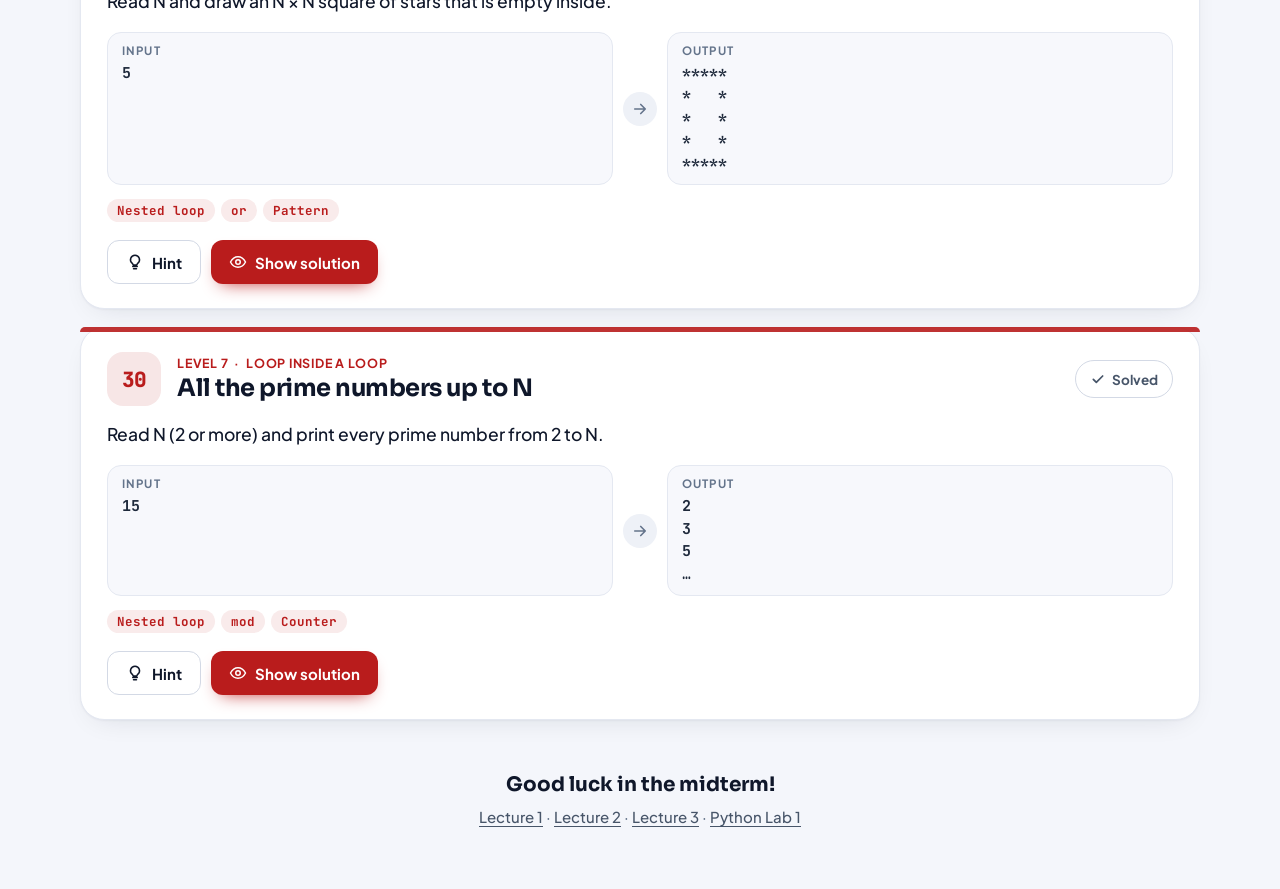
==== commit 16aeec6f: "Redesign algorithm practice: light mode, 30 examples, explained solutions - Light mode only, new lay" ====
--- a/algorithm-examples/index.html
+++ b/algorithm-examples/index.html
@@ -4,14 +4,14 @@
   <meta charset="utf-8">
   <meta name="viewport" content="width=device-width, initial-scale=1">
   <title>Algorithm Practice</title>
-  <meta name="description" content="20 algorithm examples for the midterm, from the easiest to the hardest, each with a hint, a full solution and a trace table you can run with your own numbers.">
-  <meta name="theme-color" content="#f5f7fb" media="(prefers-color-scheme: light)">
-  <meta name="theme-color" content="#0b1120" media="(prefers-color-scheme: dark)">
-  <link rel="icon" href="data:image/svg+xml,%3Csvg xmlns='http://www.w3.org/2000/svg' viewBox='0 0 64 64'%3E%3Crect width='64' height='64' rx='16' fill='%230f172a'/%3E%3Ctext x='32' y='42' text-anchor='middle' font-family='monospace' font-weight='700' font-size='24' fill='%2334d399'%3E1-%3C/text%3E%3C/svg%3E">
+  <meta name="description" content="30 algorithm examples for the midterm, from the easiest to the hardest. Every solution is explained line by line, and you can watch it run step by step with your own numbers.">
+  <meta name="theme-color" content="#f4f6fb">
+  <meta name="color-scheme" content="light">
+  <link rel="icon" href="data:image/svg+xml,%3Csvg xmlns='http://www.w3.org/2000/svg' viewBox='0 0 64 64'%3E%3Crect width='64' height='64' rx='16' fill='%234f46e5'/%3E%3Ctext x='32' y='42' text-anchor='middle' font-family='monospace' font-weight='700' font-size='24' fill='%23ffffff'%3E1-%3C/text%3E%3C/svg%3E">
   <link rel="preconnect" href="https://fonts.googleapis.com">
   <link rel="preconnect" href="https://fonts.gstatic.com" crossorigin>
-  <link rel="stylesheet" href="https://fonts.googleapis.com/css2?family=IBM+Plex+Sans+Arabic:wght@400;500;600;700&family=JetBrains+Mono:wght@400;500;700;800&family=Noto+Kufi+Arabic:wght@500..800&family=Plus+Jakarta+Sans:wght@400..800&family=Sora:wght@400..800&display=swap">
-  <link rel="stylesheet" href="css/style.css?v=1">
+  <link rel="stylesheet" href="https://fonts.googleapis.com/css2?family=IBM+Plex+Sans+Arabic:wght@400;500;600;700&family=JetBrains+Mono:wght@400;500;600;700;800&family=Noto+Kufi+Arabic:wght@500..800&family=Plus+Jakarta+Sans:wght@400..800&family=Sora:wght@400..800&display=swap">
+  <link rel="stylesheet" href="css/style.css?v=2">
 </head>
 <body>
   <header class="top">
@@ -27,21 +27,44 @@
 
   <main id="top">
     <section class="hero">
-      <p class="kicker" data-i18n="hero.kicker">Midterm practice</p>
-      <h1 class="hero__title" data-i18n="hero.title">20 algorithms,<br><span>from easy to hard</span></h1>
-      <p class="hero__lead" data-i18n="hero.lead">Each example starts simple and grows step by step. Try it on paper first, then open the hint, the solution, and the trace table with your own numbers.</p>
-      <p class="hero__author">Monther Ibrahime</p>
+      <div class="hero__text">
+        <p class="kicker"><span class="kicker__dot" aria-hidden="true"></span><span data-i18n="hero.kicker">Midterm practice</span></p>
+        <h1 class="hero__title" data-i18n="hero.title">30 algorithms,<br><span>from easy to hard</span></h1>
+        <p class="hero__lead" data-i18n="hero.lead">Each example starts simple and grows step by step. Try it on paper first. Then open the hint and the solution: every line is explained, and you can watch the algorithm run, step by step, with your own numbers.</p>
+        <p class="hero__author">Monther Ibrahime</p>
+      </div>
 
-      <ol class="how">
-        <li><b>1</b><span data-i18n="how.1">Read the problem and the example.</span></li>
-        <li><b>2</b><span data-i18n="how.2">Write your algorithm on paper.</span></li>
-        <li><b>3</b><span data-i18n="how.3">Stuck? Open the hint.</span></li>
-        <li><b>4</b><span data-i18n="how.4">Compare with the solution, then trace it.</span></li>
-      </ol>
+      <!-- A picture of the "Watch it run" player (decoration only). -->
+      <div class="mock" aria-hidden="true">
+        <div class="mock__bar"><span></span><span></span><span></span><b>sum 1 … n</b></div>
+        <ol class="mock__alg">
+          <li><i>4-</i><code>sum = <em class="n">0</em>, i = <em class="n">1</em></code></li>
+          <li class="is-now"><i>5-</i><code>sum = sum + i</code></li>
+          <li><i>6-</i><code>i = i + <em class="n">1</em></code></li>
+          <li><i>7-</i><code><em class="k">If</em> i &lt;= n <em class="k">then</em> <em class="k">go to step</em> <em class="n">5</em></code></li>
+        </ol>
+        <div class="mock__vars">
+          <span><small>n</small>3</span><span><small>i</small>2</span><span class="is-new"><small>sum</small>3</span>
+        </div>
+        <p class="mock__say"><b data-i18n="mock.says">Now</b><code>sum = sum + i = 1 + 2 = 3</code></p>
+      </div>
     </section>
 
+    <ol class="how">
+      <li><b>1</b><span data-i18n="how.1">Read the problem and the example.</span></li>
+      <li><b>2</b><span data-i18n="how.2">Write your algorithm on paper.</span></li>
+      <li><b>3</b><span data-i18n="how.3">Stuck? Open the hint.</span></li>
+      <li><b>4</b><span data-i18n="how.4">Open the solution and watch it run, step by step.</span></li>
+    </ol>
+
     <section class="levels" aria-labelledby="levels-title">
-      <h2 class="sr-only" id="levels-title" data-i18n="levels.title">Levels</h2>
+      <div class="levels__head">
+        <div>
+          <h2 class="levels__title" id="levels-title" data-i18n="levels.title">Pick a level</h2>
+          <p class="levels__sub" data-i18n="levels.sub">Each step is a little harder than the one before.</p>
+        </div>
+        <button type="button" class="all-btn" id="all-btn" aria-pressed="true" data-i18n="lvl.allBtn" data-i18n-vars='{"n":30}'></button>
+      </div>
       <div class="ladder" id="ladder" role="group" data-i18n-label="levels.filter" aria-label="Show a level"></div>
     </section>
 
@@ -64,6 +87,7 @@
         <div class="rule"><code>and</code> · <code>or</code><p data-i18n="rules.andor"><code>and</code>: both must be true. <code>or</code>: one is enough.</p></div>
         <div class="rule rule--wide"><code>If n &gt; 0 then Print "positive"<br>else Print "not positive"</code><p data-i18n="rules.if">A decision: only one of the two parts runs.</p></div>
         <div class="rule rule--wide"><code>If i &lt;= n then go to step 5</code><p data-i18n="rules.loop">A loop: while the answer is yes, jump back and repeat. Change the counter (<code>i = i + 1</code>) before this line, or the loop never ends.</p></div>
+        <div class="rule rule--wide"><code>Print new line</code><p data-i18n="rules.newline">Go down to the next line. In the drawing examples (level 7), Print stays on the same line until Print new line, like in Lecture 3.</p></div>
       </div>
     </details>
 
@@ -83,8 +107,9 @@
     </p>
   </footer>
 
-  <script src="js/i18n.js?v=1"></script>
-  <script src="js/examples.js?v=1"></script>
-  <script src="js/app.js?v=1"></script>
+  <script src="js/i18n.js?v=2"></script>
+  <script src="js/examples.js?v=2"></script>
+  <script src="js/explain.js?v=2"></script>
+  <script src="js/app.js?v=2"></script>
 </body>
 </html>
--- a/algorithm-examples/css/style.css
+++ b/algorithm-examples/css/style.css
@@ -1,157 +1,191 @@
-/* Algorithm practice: a study page with 20 examples.
-   One column that works on a phone and a laptop, light and dark, with one
-   colour per level (green → blue → violet → amber → red, easy to hard). */
+/* Algorithm practice: a light study page with 30 examples.
+   One column of cards that works on a phone and a laptop, one colour per
+   level (green → cyan → blue → violet → pink → orange → red, easy to hard).
+   Inside an open solution: the algorithm explained line by line, the
+   "Watch it run" player beside it, and the trace table under them. */
 
 :root {
-  --bg: #f5f7fb;
+  --bg: #f4f6fb;
   --surface: #ffffff;
-  --surface-2: #f1f4f9;
-  --line: rgba(15, 23, 42, .1);
-  --line-2: rgba(15, 23, 42, .18);
+  --surface-2: #f7f8fc;
+  --surface-3: #eef1f7;
+  --line: #e4e8f1;
+  --line-2: #d3d9e5;
   --ink: #0f172a;
   --ink-2: #475569;
-  --ink-3: #8090a6;
+  --ink-3: #64748b;
   --accent: #4f46e5;
 
-  --code-bg: #0f172a;
-  --code-fg: #e2e8f0;
-  --code-dim: #64748b;
-  --code-kw: #38bdf8;
-  --code-num: #fbbf24;
-  --code-str: #34d399;
-
-  --lv1: #10b981;
-  --lv2: #3b82f6;
-  --lv3: #8b5cf6;
-  --lv4: #f59e0b;
-  --lv5: #ef4444;
+  --code-bg: #fbfcfe;
+  --code-fg: #1e293b;
+  --code-dim: #94a3b8;
+  --code-kw: #4338ca;
+  --code-num: #c2410c;
+  --code-str: #047857;
+
+  --yes: #15803d;
+  --yes-bg: #dcfce7;
+  --no: #b91c1c;
+  --no-bg: #fee2e2;
+
+  --lv1: #15803d;
+  --lv2: #0e7490;
+  --lv3: #1d4ed8;
+  --lv4: #6d28d9;
+  --lv5: #be185d;
+  --lv6: #c2410c;
+  --lv7: #b91c1c;
 
   --display: 'Sora', 'Noto Kufi Arabic', system-ui, sans-serif;
   --sans: 'Plus Jakarta Sans', 'IBM Plex Sans Arabic', system-ui, -apple-system, 'Segoe UI', sans-serif;
   --mono: 'JetBrains Mono', ui-monospace, Menlo, Consolas, monospace;
 
-  --radius: 22px;
-  --shadow: 0 1px 2px rgba(15, 23, 42, .05), 0 12px 32px -18px rgba(15, 23, 42, .28);
+  --radius: 24px;
+  --shadow: 0 1px 2px rgba(15, 23, 42, .04), 0 10px 30px -16px rgba(15, 23, 42, .16);
+  --shadow-lg: 0 2px 4px rgba(15, 23, 42, .04), 0 30px 60px -28px rgba(30, 27, 75, .32);
   --ease: cubic-bezier(.2, .7, .2, 1);
   color-scheme: light;
 }
 
-@media (prefers-color-scheme: dark) {
-  :root {
-    --bg: #0b1120;
-    --surface: #111a2e;
-    --surface-2: #17223a;
-    --line: rgba(226, 232, 240, .1);
-    --line-2: rgba(226, 232, 240, .18);
-    --ink: #e5eaf3;
-    --ink-2: #aab6c8;
-    --ink-3: #7686a0;
-    --accent: #818cf8;
-    --code-bg: #0a0f1d;
-    --shadow: 0 1px 2px rgba(0, 0, 0, .3), 0 16px 36px -20px rgba(0, 0, 0, .7);
-    color-scheme: dark;
-  }
-}
-
 *, *::before, *::after { box-sizing: border-box; }
 * { margin: 0; }
-html { scroll-behavior: smooth; scroll-padding-top: 90px; }
+html { scroll-behavior: smooth; scroll-padding-top: 84px; }
 body {
   min-height: 100vh;
   background:
-    radial-gradient(900px 500px at 85% -10%, rgba(79, 70, 229, .12), transparent 70%),
-    radial-gradient(700px 420px at 0% 0%, rgba(16, 185, 129, .1), transparent 70%),
+    radial-gradient(1100px 560px at 100% -160px, #e8e7ff, transparent 70%),
+    radial-gradient(900px 520px at -10% -80px, #e2f5ec, transparent 70%),
     var(--bg);
   color: var(--ink);
   font: 500 17px/1.6 var(--sans);
   -webkit-font-smoothing: antialiased;
 }
-/* Keep "<=", "==" and "!=" exactly as typed. */
-* { font-variant-ligatures: none; }
+/* Keep "<=", "==" and "!=" exactly as typed (the font: shorthand would turn
+   the font's ligatures back on, hence !important). */
+*, *::before, *::after { font-variant-ligatures: none !important; font-feature-settings: "calt" 0, "liga" 0; }
 button, input { font: inherit; color: inherit; }
 button { cursor: pointer; border: 0; background: none; }
+button:disabled { cursor: default; }
 [hidden] { display: none !important; }
 :focus-visible { outline: 3px solid var(--accent); outline-offset: 3px; border-radius: 8px; }
 a { color: inherit; }
 code, pre { font-family: var(--mono); }
-:where(p, li, span, small) > code:where(:not([class])) {
-  padding: .05em .35em; border-radius: 6px;
-  background: var(--surface-2); box-shadow: inset 0 0 0 1px var(--line);
+:where(p, li, span, small, b) > code:where(:not([class])) {
+  padding: .05em .4em; border-radius: 6px;
+  background: var(--surface-3); color: var(--code-fg);
   font-size: .9em; white-space: nowrap;
 }
 .sr-only { position: absolute; width: 1px; height: 1px; overflow: hidden; clip: rect(0 0 0 0); white-space: nowrap; }
-
-main, .top__in, .foot { width: min(1000px, 100% - 32px); margin-inline: auto; }
-
-/* ---------- Top bar ---------- */
-
-.top {
-  position: sticky; top: 0; z-index: 10;
-  background: color-mix(in srgb, var(--bg) 82%, transparent);
-  backdrop-filter: saturate(1.4) blur(14px);
-  -webkit-backdrop-filter: saturate(1.4) blur(14px);
-  border-bottom: 1px solid var(--line);
-}
-.top__in { display: flex; align-items: center; gap: 16px; height: 64px; }
-.brand { display: flex; align-items: center; gap: 10px; text-decoration: none; font: 700 17px var(--display); white-space: nowrap; }
-.brand__mark { display: grid; place-items: center; width: 34px; height: 34px; border-radius: 10px; background: var(--ink); color: var(--lv1); font: 800 15px var(--mono); }
-.progress { margin-inline-start: auto; display: flex; align-items: center; gap: 10px; font: 600 14px var(--sans); color: var(--ink-2); white-space: nowrap; }
-.progress__bar { width: 120px; height: 8px; border-radius: 99px; background: var(--surface-2); box-shadow: inset 0 0 0 1px var(--line); overflow: hidden; }
-.progress__fill { display: block; width: 0; height: 100%; border-radius: inherit; background: linear-gradient(90deg, var(--lv1), var(--lv2), var(--lv3), var(--lv4), var(--lv5)); background-size: 120px 100%; transition: width .5s var(--ease); }
-.lang-btn {
-  display: inline-flex; align-items: center; gap: 8px;
-  height: 40px; padding: 0 14px; border-radius: 12px;
-  box-shadow: inset 0 0 0 1px var(--line-2);
-  font: 700 15px var(--sans);
-}
-.lang-btn:hover { background: var(--surface-2); }
-.lang-btn svg { width: 18px; height: 18px; fill: none; stroke: currentColor; stroke-width: 2; }
-
-/* ---------- Hero ---------- */
-
-.hero { padding: 56px 0 28px; }
-.kicker {
-  display: inline-block; padding: 6px 12px; border-radius: 99px;
-  background: var(--ink); color: var(--bg);
-  font: 700 13px/1.2 var(--sans); letter-spacing: .12em; text-transform: uppercase;
-}
-.hero__title { margin-top: 18px; font: 800 clamp(38px, 7vw, 72px)/1.02 var(--display); letter-spacing: -.04em; }
-.hero__title span {
-  background: linear-gradient(90deg, var(--lv1), var(--lv2) 35%, var(--lv3) 60%, var(--lv4) 80%, var(--lv5));
-  -webkit-background-clip: text; background-clip: text; color: transparent;
-}
-.hero__lead { margin-top: 18px; max-width: 40em; font-size: clamp(17px, 2.2vw, 20px); color: var(--ink-2); }
-.hero__author { margin-top: 14px; font: 700 15px var(--display); color: var(--ink-3); }
-.how { margin-top: 28px; padding: 0; list-style: none; display: grid; grid-template-columns: repeat(auto-fit, minmax(200px, 1fr)); gap: 10px; }
-.how li { display: flex; align-items: center; gap: 12px; padding: 12px 14px; border-radius: 16px; background: var(--surface); box-shadow: var(--shadow); font-size: 15px; line-height: 1.4; }
-.how b { flex: none; display: grid; place-items: center; width: 30px; height: 30px; border-radius: 9px; background: var(--surface-2); font: 800 14px var(--display); }
-
-/* ---------- Level ladder (filter) ---------- */
-
-.ladder { display: grid; grid-template-columns: repeat(6, 1fr); gap: 10px; margin-bottom: 18px; }
-.step-btn {
-  --c: var(--ink);
-  position: relative; overflow: hidden;
-  display: grid; gap: 2px; align-content: start;
-  padding: 14px 14px 12px; border-radius: 16px; text-align: start;
-  background: var(--surface); box-shadow: var(--shadow), inset 0 0 0 1px var(--line);
-  transition: transform .15s var(--ease), box-shadow .15s;
-}
-.step-btn::before { content: ''; position: absolute; inset: 0 0 auto; height: 4px; background: var(--c); }
-.step-btn:hover { transform: translateY(-2px); }
-.step-btn[aria-pressed="true"] { box-shadow: var(--shadow), inset 0 0 0 2px var(--c); }
-.step-btn__top { font: 700 12px var(--sans); letter-spacing: .08em; text-transform: uppercase; color: var(--c); }
-.step-btn__name { font: 700 15px/1.25 var(--display); }
-.step-btn__count { margin-top: 4px; font: 600 12px var(--sans); color: var(--ink-3); }
+svg { flex: none; }
+
+main, .top__in, .foot { width: min(1120px, 100% - 32px); margin-inline: auto; }
+
 .lv-1 { --c: var(--lv1); }
 .lv-2 { --c: var(--lv2); }
 .lv-3 { --c: var(--lv3); }
 .lv-4 { --c: var(--lv4); }
 .lv-5 { --c: var(--lv5); }
+.lv-6 { --c: var(--lv6); }
+.lv-7 { --c: var(--lv7); }
+
+/* ---------- Top bar ---------- */
+
+.top {
+  position: sticky; top: 0; z-index: 20;
+  background: rgba(255, 255, 255, .78);
+  backdrop-filter: saturate(1.6) blur(16px);
+  -webkit-backdrop-filter: saturate(1.6) blur(16px);
+  border-bottom: 1px solid var(--line);
+}
+.top__in { display: flex; align-items: center; gap: 16px; height: 64px; }
+.brand { display: flex; align-items: center; gap: 10px; text-decoration: none; font: 700 17px var(--display); white-space: nowrap; }
+.brand__mark { direction: ltr; display: grid; place-items: center; width: 34px; height: 34px; border-radius: 10px; background: var(--accent); color: #fff; font: 800 15px var(--mono); box-shadow: 0 6px 14px -6px rgba(79, 70, 229, .6); }
+.progress { margin-inline-start: auto; display: flex; align-items: center; gap: 10px; font: 600 14px var(--sans); color: var(--ink-2); white-space: nowrap; }
+.progress__bar { width: 140px; height: 8px; border-radius: 99px; background: var(--surface-3); overflow: hidden; }
+.progress__fill { display: block; width: 0; height: 100%; border-radius: inherit; background: linear-gradient(90deg, var(--lv1), var(--lv2), var(--lv3), var(--lv4), var(--lv5), var(--lv6), var(--lv7)); background-size: 140px 100%; transition: width .5s var(--ease); }
+.lang-btn {
+  display: inline-flex; align-items: center; gap: 8px;
+  height: 40px; padding: 0 14px; border-radius: 12px;
+  background: var(--surface); border: 1px solid var(--line-2);
+  font: 700 15px var(--sans);
+}
+.lang-btn:hover { background: var(--surface-2); }
+.lang-btn svg { width: 18px; height: 18px; fill: none; stroke: currentColor; stroke-width: 2; }
+
+/* ---------- Hero ---------- */
+
+.hero { display: grid; grid-template-columns: minmax(0, 1.15fr) minmax(0, .85fr); gap: 48px; align-items: center; padding: 64px 0 36px; }
+.kicker {
+  display: inline-flex; align-items: center; gap: 8px; padding: 6px 14px 6px 10px; border-radius: 99px;
+  background: #eef2ff; color: #4338ca; border: 1px solid #e0e7ff;
+  font: 700 13px/1.2 var(--sans); letter-spacing: .1em; text-transform: uppercase;
+}
+.kicker__dot { width: 8px; height: 8px; border-radius: 50%; background: var(--accent); box-shadow: 0 0 0 4px rgba(79, 70, 229, .15); }
+.hero__title { margin-top: 20px; font: 800 clamp(40px, 6.2vw, 70px)/1.02 var(--display); letter-spacing: -.045em; }
+.hero__title span {
+  background: linear-gradient(90deg, var(--lv1), var(--lv2) 20%, var(--lv3) 40%, var(--lv4) 58%, var(--lv5) 76%, var(--lv7));
+  -webkit-background-clip: text; background-clip: text; color: transparent;
+}
+.hero__lead { margin-top: 20px; max-width: 36em; font-size: clamp(17px, 2vw, 19px); color: var(--ink-2); }
+.hero__author { margin-top: 16px; font: 700 15px var(--display); color: var(--ink-3); }
+
+/* The little picture of the player. */
+.mock {
+  position: relative; padding: 14px; border-radius: 22px;
+  background: var(--surface); border: 1px solid var(--line); box-shadow: var(--shadow-lg);
+  font: 600 14px/1.5 var(--mono); color: var(--code-fg);
+  transform: rotate(1.2deg);
+  direction: ltr;
+}
+.mock::before { content: ''; position: absolute; inset: 18px -14px -14px 18px; z-index: -1; border-radius: 22px; background: linear-gradient(135deg, #c7d2fe, #fbcfe8); opacity: .6; }
+.mock__bar { display: flex; align-items: center; gap: 6px; padding: 2px 4px 12px; }
+.mock__bar span { width: 10px; height: 10px; border-radius: 50%; background: var(--line-2); }
+.mock__bar b { margin-inline-start: 8px; font: 700 12.5px var(--sans); color: var(--ink-3); }
+.mock__alg { list-style: none; padding: 6px; border-radius: 14px; background: var(--code-bg); border: 1px solid var(--line); }
+.mock__alg li { display: flex; gap: 10px; padding: 5px 8px; border-radius: 8px; white-space: nowrap; }
+.mock__alg i { font-style: normal; color: var(--code-dim); min-width: 2.4ch; text-align: right; }
+.mock__alg em { font-style: normal; }
+.mock__alg code { padding: 0; background: none; font-size: inherit; }
+.mock__alg .k { color: var(--code-kw); font-weight: 800; }
+.mock__alg .n { color: var(--code-num); }
+.mock__alg .is-now { background: #eef2ff; box-shadow: inset 3px 0 0 var(--accent); }
+.mock__vars { display: flex; gap: 8px; margin-top: 12px; }
+.mock__vars span { display: grid; min-width: 58px; padding: 4px 10px; border-radius: 10px; border: 1px solid var(--line); text-align: center; font: 800 16px var(--mono); }
+.mock__vars small { font: 700 11px var(--mono); color: var(--ink-3); }
+.mock__vars .is-new { border-color: var(--accent); background: #eef2ff; }
+.mock__say { display: flex; align-items: center; flex-wrap: wrap; gap: 8px; margin-top: 12px; padding: 10px 12px; border-radius: 12px; background: #f0fdf4; border: 1px solid #bbf7d0; }
+.mock__say b { font: 700 12px var(--sans); text-transform: uppercase; letter-spacing: .08em; color: var(--yes); }
+.mock__say code { font-size: 13.5px; }
+
+.how { padding: 0; list-style: none; display: grid; grid-template-columns: repeat(4, minmax(0, 1fr)); gap: 12px; }
+.how li { display: flex; align-items: center; gap: 12px; padding: 14px 16px; border-radius: 18px; background: var(--surface); border: 1px solid var(--line); box-shadow: var(--shadow); font-size: 15px; line-height: 1.4; font-weight: 600; }
+.how b { flex: none; display: grid; place-items: center; width: 32px; height: 32px; border-radius: 10px; background: #eef2ff; color: #4338ca; font: 800 15px var(--display); }
+
+/* ---------- Level stairs (filter) ---------- */
+
+.levels { margin-top: 20px; padding: 20px 22px 18px; border-radius: var(--radius); background: var(--surface); border: 1px solid var(--line); box-shadow: var(--shadow); }
+.levels__head { display: flex; align-items: flex-end; justify-content: space-between; gap: 16px; flex-wrap: wrap; margin-bottom: 16px; }
+.levels__title { font: 700 20px var(--display); letter-spacing: -.02em; }
+.levels__sub { font-size: 14.5px; color: var(--ink-3); }
+.all-btn { height: 38px; padding: 0 16px; border-radius: 99px; border: 1px solid var(--line-2); background: var(--surface); font: 700 14px var(--sans); }
+.all-btn[aria-pressed="true"] { background: var(--ink); color: #fff; border-color: var(--ink); }
+.ladder { display: grid; grid-template-columns: repeat(7, minmax(0, 1fr)); gap: 10px; align-items: stretch; }
+.stair { display: grid; grid-template-rows: 1fr auto auto; align-items: end; gap: 6px; padding: 0; text-align: start; border-radius: 16px; }
+.stair__bar {
+  display: flex; align-items: flex-end; height: calc(30px + var(--k) * 13px); padding: 8px 12px;
+  border-radius: 14px; background: color-mix(in srgb, var(--c) 12%, #fff); color: var(--c);
+  box-shadow: inset 0 0 0 1px color-mix(in srgb, var(--c) 18%, #fff);
+  transition: background-color .2s, color .2s, transform .2s var(--ease);
+}
+.stair__num { font: 800 22px/1 var(--display); }
+.stair:hover .stair__bar { transform: translateY(-3px); }
+.stair[aria-pressed="true"] .stair__bar { background: var(--c); color: #fff; box-shadow: 0 10px 20px -12px var(--c); }
+.stair__name { min-height: 2.5em; font: 700 13.5px/1.25 var(--display); }
+.stair__count { font: 600 12px var(--sans); color: var(--ink-3); }
 
 /* ---------- Rules cheat sheet ---------- */
 
-.rules { margin-bottom: 22px; border-radius: var(--radius); background: var(--surface); box-shadow: var(--shadow); }
+.rules { margin-top: 16px; border-radius: var(--radius); background: var(--surface); border: 1px solid var(--line); box-shadow: var(--shadow); }
 .rules summary { display: flex; align-items: center; gap: 14px; padding: 16px 20px; cursor: pointer; list-style: none; }
 .rules summary::-webkit-details-marker { display: none; }
 .rules summary::after { content: '+'; margin-inline-start: auto; font: 700 24px var(--mono); color: var(--ink-3); }
@@ -160,181 +194,309 @@
 .rules summary small { display: block; font-size: 14px; color: var(--ink-2); }
 .rules__icon { flex: none; display: grid; place-items: center; width: 40px; height: 40px; border-radius: 12px; background: var(--accent); color: #fff; font: 800 20px var(--display); }
 .rules__grid { display: grid; grid-template-columns: repeat(auto-fit, minmax(260px, 1fr)); gap: 10px; padding: 0 20px 20px; }
-.rule { padding: 12px 14px; border-radius: 14px; background: var(--surface-2); }
-.rule > code { display: inline-block; padding: 3px 9px; border-radius: 8px; background: var(--code-bg); color: var(--code-fg); font-size: 14px; white-space: nowrap; }
+.rule { padding: 12px 14px; border-radius: 14px; background: var(--surface-2); border: 1px solid var(--line); }
+.rule > code { display: inline-block; padding: 3px 9px; border-radius: 8px; background: var(--surface); border: 1px solid var(--line-2); color: var(--code-kw); font-size: 14px; font-weight: 700; white-space: nowrap; }
 .rule--wide > code { white-space: normal; }
 .rule p { margin-top: 6px; font-size: 14.5px; line-height: 1.5; color: var(--ink-2); }
 .rule--wide { grid-column: span 2; }
 
 /* ---------- Filters ---------- */
 
-.filters { display: flex; align-items: center; justify-content: space-between; gap: 16px; flex-wrap: wrap; margin-bottom: 14px; }
-.filters__count { font: 600 14px var(--sans); color: var(--ink-3); }
-.switch { display: inline-flex; align-items: center; gap: 10px; cursor: pointer; font: 600 14px var(--sans); color: var(--ink-2); }
+.filters { display: flex; align-items: center; justify-content: space-between; gap: 16px; flex-wrap: wrap; margin: 26px 0 14px; }
+.filters__count { font: 700 14px var(--sans); color: var(--ink-3); }
+.switch { display: inline-flex; align-items: center; gap: 10px; cursor: pointer; font: 600 14px var(--sans); color: var(--ink-2); user-select: none; }
 .switch input { position: absolute; opacity: 0; width: 1px; height: 1px; }
-.switch__ui { position: relative; width: 40px; height: 24px; border-radius: 99px; background: var(--line-2); transition: background-color .2s; }
-.switch__ui::after { content: ''; position: absolute; top: 3px; inset-inline-start: 3px; width: 18px; height: 18px; border-radius: 50%; background: #fff; box-shadow: 0 1px 3px rgba(0, 0, 0, .3); transition: transform .2s var(--ease); }
-.switch input:checked + .switch__ui { background: var(--lv1); }
+.switch__ui { position: relative; flex: none; width: 40px; height: 24px; border-radius: 99px; background: var(--line-2); transition: background-color .2s; }
+.switch__ui::after { content: ''; position: absolute; top: 3px; inset-inline-start: 3px; width: 18px; height: 18px; border-radius: 50%; background: #fff; box-shadow: 0 1px 3px rgba(0, 0, 0, .25); transition: transform .2s var(--ease); }
+.switch input:checked + .switch__ui { background: var(--c, var(--lv1)); }
 .switch input:checked + .switch__ui::after { transform: translateX(16px); }
 html[dir="rtl"] .switch input:checked + .switch__ui::after { transform: translateX(-16px); }
 .switch input:focus-visible + .switch__ui { outline: 3px solid var(--accent); outline-offset: 2px; }
+.switch--small { gap: 8px; font-size: 13px; }
+.switch--small .switch__ui { width: 34px; height: 20px; }
+.switch--small .switch__ui::after { width: 14px; height: 14px; }
+.switch--small input:checked + .switch__ui::after { transform: translateX(14px); }
+html[dir="rtl"] .switch--small input:checked + .switch__ui::after { transform: translateX(-14px); }
 
 /* ---------- Example cards ---------- */
 
-.list { display: grid; gap: 18px; }
+.list { display: grid; grid-template-columns: minmax(0, 1fr); gap: 18px; }
 .ex {
   position: relative;
-  padding: 22px 24px 22px;
+  min-width: 0;
+  padding: 24px 26px;
   border-radius: var(--radius);
   background: var(--surface);
-  box-shadow: var(--shadow), inset 0 0 0 1px var(--line);
-  overflow: hidden;
-}
-.ex::before { content: ''; position: absolute; inset-block: 0; inset-inline-start: 0; width: 5px; background: var(--c); }
-.ex__head { display: flex; align-items: flex-start; gap: 16px; }
-.ex__num { flex: none; font: 800 34px/1 var(--mono); color: var(--c); letter-spacing: -.04em; padding-top: 4px; }
+  border: 1px solid var(--line);
+  box-shadow: var(--shadow);
+}
+.ex::before { content: ''; position: absolute; inset: -1px -1px auto; height: 5px; border-radius: var(--radius) var(--radius) 0 0; background: var(--c); opacity: .9; }
+.ex__head { display: flex; align-items: center; gap: 16px; }
+.ex__num { flex: none; display: grid; place-items: center; width: 54px; height: 54px; border-radius: 16px; background: color-mix(in srgb, var(--c) 11%, #fff); color: var(--c); font: 800 21px var(--mono); letter-spacing: -.04em; }
 .ex__titles { flex: 1; min-width: 0; }
-.ex__level { display: flex; align-items: center; gap: 6px; flex-wrap: wrap; font: 700 12.5px var(--sans); letter-spacing: .06em; text-transform: uppercase; color: var(--ink-3); }
-.ex__dot { width: 8px; height: 8px; border-radius: 50%; background: var(--c); }
-.ex__title { margin-top: 2px; font: 700 clamp(20px, 3vw, 24px)/1.25 var(--display); letter-spacing: -.02em; }
+.ex__level { display: flex; align-items: center; gap: 6px; flex-wrap: wrap; font: 700 12.5px var(--sans); letter-spacing: .06em; text-transform: uppercase; color: var(--c); }
+.ex__title { margin-top: 2px; font: 700 clamp(20px, 2.6vw, 24px)/1.25 var(--display); letter-spacing: -.02em; }
 .ex__done {
   flex: none; display: inline-flex; align-items: center; gap: 6px;
-  height: 36px; padding: 0 12px; border-radius: 10px;
-  box-shadow: inset 0 0 0 1px var(--line-2);
+  height: 38px; padding: 0 14px; border-radius: 99px;
+  border: 1px solid var(--line-2); background: var(--surface);
   font: 700 13.5px var(--sans); color: var(--ink-2);
-  transition: background-color .2s, color .2s;
+  transition: background-color .2s, color .2s, border-color .2s;
 }
 .ex__done svg { width: 16px; height: 16px; fill: none; stroke: currentColor; stroke-width: 2.6; stroke-linecap: round; stroke-linejoin: round; }
-.ex__done[aria-pressed="true"] { background: var(--lv1); color: #fff; box-shadow: none; }
+.ex__done:hover { border-color: var(--yes); color: var(--yes); }
+.ex__done[aria-pressed="true"] { background: var(--yes); border-color: var(--yes); color: #fff; }
 .ex.is-solved .ex__title { color: var(--ink-2); }
 
-.ex__task { margin-top: 12px; font-size: 17.5px; line-height: 1.6; }
-.ex__meta { margin-top: 14px; display: flex; align-items: flex-start; justify-content: space-between; gap: 16px; flex-wrap: wrap; }
-.ex__label { font: 700 12px var(--sans); letter-spacing: .1em; text-transform: uppercase; color: var(--ink-3); }
-.io { margin-top: 6px; display: flex; gap: 22px; flex-wrap: wrap; }
-.io > div { display: flex; align-items: baseline; gap: 8px; }
-.io__k { font: 600 13px var(--sans); color: var(--ink-3); }
-.io__v { padding: 4px 10px; border-radius: 8px; background: var(--surface-2); font-size: 14.5px; font-weight: 600; line-height: 1.55; }
-.ex__skills { padding: 0; list-style: none; display: flex; flex-wrap: wrap; gap: 6px; }
-.ex__skills li { padding: 3px 10px; border-radius: 99px; background: color-mix(in srgb, var(--c) 12%, transparent); color: color-mix(in srgb, var(--c) 75%, var(--ink)); font: 700 12.5px var(--mono); white-space: pre; }
-
-.ex__actions { margin-top: 16px; display: flex; gap: 10px; flex-wrap: wrap; }
+.ex__task { margin-top: 14px; font-size: 17.5px; line-height: 1.65; }
+.ex__example { margin-top: 16px; display: flex; align-items: stretch; gap: 10px; flex-wrap: wrap; }
+.ex__io { flex: 1 1 180px; min-width: 0; display: grid; align-content: start; gap: 4px; padding: 10px 14px; border-radius: 14px; background: var(--surface-2); border: 1px solid var(--line); }
+.ex__io code, .ex__io pre { font: 700 15px/1.5 var(--mono); white-space: pre; overflow-x: auto; color: var(--code-fg); }
+.ex__arrow { align-self: center; display: grid; place-items: center; width: 34px; height: 34px; border-radius: 50%; background: var(--surface-3); color: var(--ink-3); }
+.ex__arrow svg { width: 18px; height: 18px; fill: none; stroke: currentColor; stroke-width: 2.2; stroke-linecap: round; stroke-linejoin: round; }
+html[dir="rtl"] .ex__arrow svg { transform: scaleX(-1); }
+.ex__label, .mini { font: 700 11.5px var(--sans); letter-spacing: .1em; text-transform: uppercase; color: var(--ink-3); }
+.ex__skills { margin-top: 14px; padding: 0; list-style: none; display: flex; flex-wrap: wrap; gap: 6px; }
+.ex__skills li { padding: 3px 10px; border-radius: 99px; background: color-mix(in srgb, var(--c) 9%, #fff); color: var(--c); font: 700 12.5px var(--mono); white-space: pre; }
+
+.ex__actions { margin-top: 18px; display: flex; gap: 10px; flex-wrap: wrap; }
 .btn {
-  display: inline-flex; align-items: center; gap: 8px;
-  height: 42px; padding: 0 16px; border-radius: 12px;
-  background: var(--ink); color: var(--bg);
+  display: inline-flex; align-items: center; justify-content: center; gap: 8px;
+  height: 44px; padding: 0 18px; border-radius: 12px;
   font: 700 15px var(--sans);
-  transition: transform .12s var(--ease), opacity .2s;
+  transition: transform .12s var(--ease), background-color .2s, box-shadow .2s;
 }
 .btn:hover { transform: translateY(-1px); }
 .btn:active { transform: translateY(1px); }
 .btn svg { width: 18px; height: 18px; fill: none; stroke: currentColor; stroke-width: 2; stroke-linecap: round; stroke-linejoin: round; }
-.btn--soft { background: var(--surface-2); color: var(--ink); box-shadow: inset 0 0 0 1px var(--line); }
-.btn--go { background: var(--c); color: #fff; }
-.btn--go svg { fill: currentColor; stroke: none; }
-.btn--ghost { background: transparent; color: var(--ink-2); box-shadow: inset 0 0 0 1px var(--line-2); }
-.btn[aria-expanded="true"]:not(.btn--soft) { background: var(--c); color: #fff; }
-.btn--soft[aria-expanded="true"] { box-shadow: inset 0 0 0 2px #f59e0b; }
-
-.ex__hint { margin-top: 14px; padding: 12px 16px; border-radius: 14px; background: color-mix(in srgb, #f59e0b 12%, var(--surface)); border-inline-start: 4px solid #f59e0b; font-size: 16px; }
+.btn--main { background: var(--c); color: #fff; box-shadow: 0 8px 18px -10px var(--c); }
+.btn--soft { background: var(--surface); color: var(--ink); border: 1px solid var(--line-2); }
+.btn--soft[aria-expanded="true"] { background: #fffbeb; border-color: #f59e0b; color: #92400e; }
+.btn--ghost { background: transparent; color: var(--ink-2); border: 1px solid var(--line-2); }
+.btn--sm { height: 40px; padding: 0 14px; font-size: 14px; }
+.btn--main[aria-expanded="true"] { background: var(--surface); color: var(--c); border: 1px solid var(--c); box-shadow: none; }
+
+.ex__hint { margin-top: 14px; padding: 12px 16px; border-radius: 14px; background: #fffbeb; border: 1px solid #fde68a; color: #78350f; font-size: 16px; }
 
 /* ---------- Solution ---------- */
 
-.ex__sol { margin-top: 18px; padding-top: 18px; border-top: 1px dashed var(--line-2); }
-.ex__idea { padding: 12px 16px; border-radius: 14px; background: color-mix(in srgb, var(--c) 10%, var(--surface)); font-size: 16px; }
-.ex__idea b { color: color-mix(in srgb, var(--c) 80%, var(--ink)); }
-.alg {
-  margin-top: 12px; padding: 14px 6px; list-style: none;
-  border-radius: 16px; background: var(--code-bg); color: var(--code-fg);
-  font: 500 15.5px/1.6 var(--mono);
-  overflow-x: auto;
-}
-.alg__step { position: relative; display: flex; align-items: flex-start; gap: 12px; padding: 3px 14px; border-radius: 10px; transition: background-color .2s; }
-.alg__n { flex: none; min-width: 3ch; text-align: right; color: var(--code-dim); font-weight: 700; }
-.alg__t { flex: 1; white-space: pre; }
-.alg__cont { display: block; }
-.alg .kw { color: var(--code-kw); font-weight: 700; }
-.alg .num { color: var(--code-num); }
-.alg .str { color: var(--code-str); }
-.alg__step.is-loop { box-shadow: inset 3px 0 0 var(--c); }
-.alg__jump { flex: none; align-self: center; padding: 1px 8px; border-radius: 7px; background: color-mix(in srgb, var(--c) 30%, transparent); color: #fff; font: 700 12.5px var(--mono); }
-.alg__step.is-traced { background: rgba(255, 255, 255, .1); }
-.alg__step.is-target { background: color-mix(in srgb, var(--c) 30%, transparent); }
-.ex__note { margin-top: 12px; padding: 12px 16px; border-radius: 14px; background: var(--surface-2); font-size: 15.5px; color: var(--ink-2); }
-.ex__note b { color: var(--ink); }
-
-/* ---------- Trace ---------- */
-
-.trace { margin-top: 16px; padding: 16px; border-radius: 18px; box-shadow: inset 0 0 0 1px var(--line-2); }
-.trace__title { font: 700 17px var(--display); }
-.trace__order { margin-top: 2px; font-size: 14px; color: var(--ink-2); }
-.trace__form { margin-top: 10px; display: flex; gap: 8px; flex-wrap: wrap; }
-.trace__form input {
-  flex: 1 1 180px; min-width: 0; height: 42px; padding: 0 14px;
-  border: 0; border-radius: 12px;
-  background: var(--surface-2); box-shadow: inset 0 0 0 1px var(--line-2);
-  font: 600 16px var(--mono);
-}
-.trace__form input:focus { outline: none; box-shadow: inset 0 0 0 2px var(--c); }
-.trace__msg { margin-top: 10px; padding: 8px 12px; border-radius: 10px; background: color-mix(in srgb, var(--lv5) 12%, var(--surface)); font-size: 14.5px; }
-.trace__result { margin-top: 12px; display: grid; gap: 10px; }
-.trace__out pre {
-  margin-top: 4px; padding: 10px 14px; border-radius: 12px;
-  background: var(--code-bg); color: var(--code-str);
-  font: 600 15px/1.55 var(--mono); white-space: pre-wrap;
-  max-height: 220px; overflow: auto;
-}
-.trace__wrap { max-height: 420px; overflow: auto; border-radius: 12px; box-shadow: inset 0 0 0 1px var(--line); }
-.ttable { width: 100%; border-collapse: collapse; font: 500 14px/1.4 var(--mono); }
-.ttable th, .ttable td { padding: 6px 10px; text-align: center; white-space: nowrap; border-bottom: 1px solid var(--line); }
-.ttable thead th { position: sticky; top: 0; z-index: 1; background: var(--surface-2); font: 700 12.5px var(--sans); letter-spacing: .04em; color: var(--ink-2); }
-.ttable thead th:not(:first-child):not(:last-child) { font-family: var(--mono); font-size: 14px; color: var(--ink); text-transform: none; }
+.sol { margin-top: 20px; padding-top: 20px; border-top: 1px dashed var(--line-2); display: grid; gap: 16px; }
+.sol__idea { display: flex; align-items: flex-start; gap: 12px; padding: 14px 16px; border-radius: 16px; background: color-mix(in srgb, var(--c) 7%, #fff); border: 1px solid color-mix(in srgb, var(--c) 20%, #fff); font-size: 16.5px; }
+.sol__idea svg { width: 22px; height: 22px; margin-top: 2px; fill: none; stroke: var(--c); stroke-width: 2; stroke-linecap: round; stroke-linejoin: round; }
+.sol__idea b { color: var(--c); }
+.sol__grid { display: grid; grid-template-columns: minmax(0, 1.05fr) minmax(0, .95fr); gap: 16px; align-items: start; }
+.panel { min-width: 0; border-radius: 20px; background: var(--surface); border: 1px solid var(--line); }
+.panel__head { display: flex; align-items: center; justify-content: space-between; gap: 10px; flex-wrap: wrap; padding: 14px 16px 10px; }
+.panel__title { display: flex; align-items: center; gap: 8px; font: 700 16.5px var(--display); letter-spacing: -.01em; }
+.panel__title svg { width: 20px; height: 20px; fill: none; stroke: var(--c); stroke-width: 2.2; stroke-linecap: round; stroke-linejoin: round; }
+.panel__sub { margin-top: 2px; font-size: 13.5px; color: var(--ink-3); }
+
+/* The algorithm, line by line */
+.alg { list-style: none; margin: 0 10px 10px; padding: 6px; border-radius: 14px; background: var(--code-bg); border: 1px solid var(--line); }
+.alg__step { position: relative; display: grid; grid-template-columns: 3.4ch minmax(0, 1fr) auto; gap: 8px; padding: 8px 10px; border-radius: 10px; transition: background-color .2s, box-shadow .2s; }
+.alg__step + .alg__step { margin-top: 2px; }
+.alg__n { font: 700 14.5px/1.6 var(--mono); color: var(--code-dim); text-align: right; }
+.alg__body { min-width: 0; }
+.alg__t { display: block; font: 600 15px/1.6 var(--mono); color: var(--code-fg); white-space: pre-wrap; overflow-wrap: anywhere; }
+/* A long line wraps with a hanging indent, so it still reads as one line. */
+.cl { display: block; padding-inline-start: 2ch; text-indent: -2ch; }
+.kw { color: var(--code-kw); font-weight: 800; }
+.num { color: var(--code-num); }
+.str { color: var(--code-str); }
+.alg__why { margin-top: 2px; font: 500 14.5px/1.5 var(--sans); color: var(--ink-2); }
+.hide-why .alg__why { display: none; }
+.alg__jump { align-self: start; margin-top: 3px; padding: 1px 8px; border-radius: 7px; background: color-mix(in srgb, var(--c) 12%, #fff); color: var(--c); font: 700 12.5px var(--mono); white-space: nowrap; }
+.alg__step.is-loop { box-shadow: inset 3px 0 0 color-mix(in srgb, var(--c) 35%, #fff); }
+.alg__step.is-target { background: color-mix(in srgb, var(--c) 7%, #fff); }
+.alg__step.is-now { background: color-mix(in srgb, var(--c) 11%, #fff); box-shadow: inset 3px 0 0 var(--c); }
+.alg__step.is-now .alg__n { color: var(--c); }
+.sol__note { margin: 0 10px 10px; padding: 12px 14px; border-radius: 14px; background: var(--surface-2); border: 1px solid var(--line); font-size: 15px; color: var(--ink-2); }
+.sol__note b { color: var(--ink); }
+
+/* Watch it run */
+.run { position: sticky; top: 80px; }
+.run__form { display: flex; align-items: center; gap: 8px; flex-wrap: wrap; padding: 0 16px; }
+.run__label { font: 700 13px var(--sans); color: var(--ink-2); }
+.run__form input {
+  flex: 1 1 120px; min-width: 0; height: 40px; padding: 0 12px;
+  border: 1px solid var(--line-2); border-radius: 12px; background: var(--surface-2);
+  font: 700 15px var(--mono);
+}
+.run__form input:focus { outline: none; border-color: var(--c); box-shadow: 0 0 0 3px color-mix(in srgb, var(--c) 18%, transparent); background: #fff; }
+.run__order { padding: 6px 16px 0; font-size: 13.5px; color: var(--ink-3); }
+.run__msg { margin: 10px 16px 0; padding: 8px 12px; border-radius: 10px; background: var(--no-bg); color: #7f1d1d; font-size: 14.5px; }
+.run__player { margin: 12px 10px 10px; border-radius: 16px; background: var(--surface-2); border: 1px solid var(--line); overflow: hidden; }
+.run__player:focus { outline: none; }
+.run__top { display: flex; align-items: center; justify-content: space-between; gap: 8px; flex-wrap: wrap; padding: 10px 12px; }
+.run__count { display: flex; align-items: baseline; gap: 10px; }
+.run__count b { font: 800 16px var(--display); color: var(--c); }
+.run__count span { font: 700 13px var(--mono); color: var(--ink-3); direction: ltr; unicode-bidi: isolate; }
+.run__ctrls { display: flex; gap: 6px; }
+.ic {
+  display: inline-flex; align-items: center; justify-content: center; gap: 6px;
+  min-width: 38px; height: 38px; padding: 0 8px; border-radius: 10px;
+  background: var(--surface); border: 1px solid var(--line-2); color: var(--ink);
+  font: 700 14px var(--sans);
+  transition: background-color .15s, transform .1s;
+}
+.ic:not(:disabled):hover { background: var(--surface-3); }
+.ic:not(:disabled):active { transform: translateY(1px); }
+.ic:disabled { opacity: .4; }
+.ic svg { width: 18px; height: 18px; fill: none; stroke: currentColor; stroke-width: 2.2; stroke-linecap: round; stroke-linejoin: round; }
+.ic[data-go="first"] svg, .ic[data-go="last"] svg, .ic[data-go="play"] svg { fill: currentColor; stroke-width: 1.6; }
+.ic--next { padding: 0 12px 0 14px; background: var(--c); border-color: var(--c); color: #fff; }
+.ic--next:not(:disabled):hover { background: color-mix(in srgb, var(--c) 85%, #000); }
+.ic--next svg { order: 2; }
+.ic .i-pause { display: none; }
+.ic[aria-pressed="true"] { background: var(--ink); border-color: var(--ink); color: #fff; }
+.ic[aria-pressed="true"] .i-play { display: none; }
+.ic[aria-pressed="true"] .i-pause { display: block; }
+html[dir="rtl"] .ic:not([data-go="play"]) svg { transform: scaleX(-1); }
+.run__track { height: 4px; background: var(--line); }
+.run__fill { display: block; height: 100%; width: 0; background: var(--c); transition: width .25s var(--ease); }
+.run__now { padding: 14px; background: var(--surface); border-bottom: 1px solid var(--line); min-height: 170px; }
+.run__line { display: grid; grid-template-columns: 3.4ch minmax(0, 1fr); gap: 8px; padding: 8px 10px; border-radius: 10px; background: color-mix(in srgb, var(--c) 9%, #fff); box-shadow: inset 3px 0 0 var(--c); direction: ltr; }
+.run__line .alg__n { color: var(--c); }
+.run__line .alg__t { white-space: pre-wrap; overflow-wrap: anywhere; }
+.run__why { margin-top: 10px; font-size: 15px; line-height: 1.5; color: var(--ink-2); }
+.run__say { margin-top: 10px; display: grid; gap: 8px; }
+.say { display: grid; grid-template-columns: 52px minmax(0, 1fr); gap: 10px; align-items: start; animation: rise .3s var(--ease); }
+.say__tag { padding: 3px 4px; border-radius: 8px; background: var(--surface-3); color: var(--ink-2); font: 800 12px/1.5 var(--mono); text-align: center; direction: ltr; }
+.say--calc .say__tag, .say--read .say__tag { background: #eef2ff; color: #4338ca; }
+.say--ask .say__tag { background: #fef3c7; color: #92400e; }
+.say--out .say__tag { background: #dcfce7; color: var(--yes); }
+.say--jump.is-yes .say__tag { background: color-mix(in srgb, var(--c) 14%, #fff); color: var(--c); }
+.say__body { min-width: 0; display: grid; gap: 4px; font-size: 15px; line-height: 1.5; }
+.say__body p { line-height: 1.75; }
+.c { display: inline-block; max-width: 100%; padding: 1px 8px; border-radius: 8px; background: var(--code-bg); border: 1px solid var(--line); font: 700 14.5px/1.55 var(--mono); color: var(--code-fg); white-space: pre-wrap; overflow-wrap: anywhere; direction: ltr; unicode-bidi: isolate; }
+.c--op { padding: 0 4px; border: 0; background: none; color: var(--code-kw); }
+.say--calc .c { background: #f5f7ff; border-color: #e0e7ff; }
+.say__nums { color: var(--ink-3); font-size: 14px; }
+.say__lbl { font-weight: 600; }
+.say__chain { display: inline-flex; flex-wrap: wrap; align-items: center; gap: 4px 6px; direction: ltr; unicode-bidi: isolate; vertical-align: middle; }
+.say__to { color: var(--ink-3); font-weight: 700; }
+.say__each { display: inline-flex; flex-wrap: wrap; align-items: center; gap: 4px; }
+.ans { display: inline-block; padding: 1px 10px; border-radius: 99px; font: 800 13px/1.6 var(--sans); }
+.ans--yes { background: var(--yes-bg); color: var(--yes); }
+.ans--no { background: var(--no-bg); color: var(--no); }
+.say__out { padding: 1px 10px; border-radius: 8px; background: #0f172a; color: #a7f3d0; font: 700 14.5px/1.55 var(--mono); white-space: pre; }
+.say__space { padding: 1px 8px; border-radius: 8px; background: var(--surface-3); border: 1px solid var(--line-2); color: var(--ink-2); font: 700 14px var(--mono); }
+.say__hint { font-size: 13.5px; color: var(--ink-3); }
+
+.run__mem { padding: 12px 14px 4px; }
+.run__vars { display: flex; flex-wrap: wrap; gap: 8px; margin-top: 6px; direction: ltr; }
+.vbox { position: relative; display: grid; justify-items: center; min-width: 62px; padding: 5px 10px 6px; border-radius: 12px; background: var(--surface); border: 1px solid var(--line); transition: border-color .2s, background-color .2s; }
+.vbox__n { font: 700 12px var(--mono); color: var(--ink-3); }
+.vbox__v { font: 800 17px/1.3 var(--mono); }
+.vbox__was { font: 600 11px var(--sans); color: var(--ink-3); white-space: nowrap; }
+.vbox.is-empty .vbox__v { color: var(--code-dim); }
+.vbox.is-new { border-color: var(--c); background: color-mix(in srgb, var(--c) 8%, #fff); animation: pop .35s var(--ease); }
+.vbox.is-new .vbox__v { color: var(--c); }
+.run__screen { padding: 10px 14px 14px; }
+.run__screen pre {
+  margin-top: 6px; min-height: 46px; max-height: 190px; overflow: auto;
+  padding: 10px 14px; border-radius: 12px; background: #0f172a; color: #a7f3d0;
+  font: 700 15px/1.5 var(--mono); white-space: pre; direction: ltr;
+}
+.run__screen pre.is-empty { color: #64748b; font: 600 14px var(--sans); }
+html[lang="ar"] .run__screen pre.is-empty { direction: rtl; }
+.run__screen pre.is-new { box-shadow: 0 0 0 3px color-mix(in srgb, var(--yes) 25%, transparent); }
+
+/* Trace table */
+.trace__wrap { max-height: 380px; overflow: auto; margin: 0 10px 10px; border-radius: 14px; border: 1px solid var(--line); direction: ltr; }
+.ttable { width: 100%; border-collapse: collapse; font: 600 14px/1.4 var(--mono); }
+.ttable th, .ttable td { padding: 7px 10px; text-align: center; white-space: nowrap; border-bottom: 1px solid var(--line); }
+.ttable thead th { position: sticky; top: 0; z-index: 1; background: var(--surface-2); font: 700 12.5px var(--sans); color: var(--ink-2); box-shadow: inset 0 -1px 0 var(--line); }
+.ttable thead th:not(:first-child):not(:last-child) { font-family: var(--mono); font-size: 14px; color: var(--ink); }
+.ttable tbody tr { cursor: pointer; }
 .ttable tbody th { font-weight: 700; color: var(--ink-2); text-align: start; }
-.ttable td.is-new { background: color-mix(in srgb, var(--c) 16%, transparent); font-weight: 800; color: var(--ink); }
-.ttable td.tout { text-align: start; color: var(--lv1); font-weight: 700; }
-.ttable tbody tr:hover { background: var(--surface-2); }
+.ttable td.is-new { background: color-mix(in srgb, var(--c) 10%, #fff); font-weight: 800; color: var(--ink); }
+.ttable td.tout { text-align: start; color: var(--yes); font-weight: 800; white-space: pre; }
+.ttable tbody tr:hover > * { background-color: var(--surface-2); }
+.ttable tbody tr.is-now > * { background-color: color-mix(in srgb, var(--c) 16%, #fff); }
+.ttable tbody tr.is-now th { color: var(--c); box-shadow: inset 3px 0 0 var(--c); }
 .tj { margin-inline-start: 8px; padding: 0 6px; border-radius: 6px; font-size: 12px; }
-.tj--yes { background: color-mix(in srgb, var(--c) 22%, transparent); color: var(--ink); }
+.tj--yes { background: color-mix(in srgb, var(--c) 14%, #fff); color: var(--c); }
 .tj--no { color: var(--ink-3); }
-.trace__legend { font-size: 13.5px; color: var(--ink-3); }
+.tnl, .tsp { color: var(--ink-3); }
+.trace__legend { padding: 0 16px 14px; font-size: 13.5px; color: var(--ink-3); }
 .trace__legend b { font-family: var(--mono); color: var(--ink-2); }
 
 .empty { padding: 40px 20px; text-align: center; color: var(--ink-3); }
 
+@keyframes pop { 0% { transform: scale(.92); } 60% { transform: scale(1.05); } 100% { transform: scale(1); } }
+@keyframes rise { from { opacity: 0; transform: translateY(4px); } to { opacity: 1; transform: none; } }
+
 /* ---------- Footer ---------- */
 
-.foot { padding: 48px 0 56px; text-align: center; color: var(--ink-3); font-size: 15px; }
+.foot { padding: 52px 0 60px; text-align: center; color: var(--ink-3); font-size: 15px; }
 .foot p:first-child { font: 700 20px var(--display); color: var(--ink); }
 .foot__links { margin-top: 8px; }
 .foot__links a { color: var(--ink-2); text-underline-offset: 3px; }
 
-/* ---------- Phones ---------- */
-
-@media (max-width: 760px) {
-  .ladder { grid-template-columns: repeat(3, 1fr); }
+/* ---------- Smaller screens ---------- */
+
+@media (max-width: 980px) {
+  .sol__grid { grid-template-columns: minmax(0, 1fr); }
+  .run { position: static; }
+}
+@media (max-width: 860px) {
+  .hero { grid-template-columns: minmax(0, 1fr); gap: 36px; padding-top: 44px; }
+  .mock { max-width: 460px; transform: none; }
+  .how { grid-template-columns: repeat(2, minmax(0, 1fr)); }
   .rule--wide { grid-column: auto; }
-  .progress__bar { width: 64px; }
+  .ladder { grid-template-columns: none; grid-auto-flow: column; grid-auto-columns: 112px; overflow-x: auto; padding-bottom: 6px; scroll-snap-type: x mandatory; }
+  .stair { scroll-snap-align: start; }
 }
 @media (max-width: 560px) {
   .top__in { gap: 10px; }
   .brand span:last-child { display: none; }
-  .ladder { grid-template-columns: repeat(2, 1fr); }
-  .ex { padding: 18px 16px 18px 20px; }
+  .progress__bar { width: 60px; }
+  .hero__title { font-size: 40px; }
+  .mock { padding: 10px; font-size: 13px; }
+  .mock::before { inset: 12px -8px -10px 12px; }
+  .how { grid-template-columns: minmax(0, 1fr); gap: 8px; }
+  .how li { padding: 10px 14px; }
+  .levels { padding: 16px 14px 14px; }
+  .ladder { grid-auto-columns: 100px; }
+  .ex { padding: 20px 16px 18px; }
   .ex__head { flex-wrap: wrap; gap: 12px; }
-  .ex__num { font-size: 28px; }
+  .ex__num { width: 46px; height: 46px; font-size: 18px; border-radius: 14px; }
+  .ex__titles { flex-basis: calc(100% - 60px); }
   .ex__done { order: 3; }
-  .alg { font-size: 14px; }
-  .alg__step { padding: 3px 10px; gap: 8px; }
-  .trace { padding: 12px; }
+  .ex__arrow { display: none; }
+  .ex__actions .btn { flex: 1 1 auto; }
+  .panel__head { padding: 12px 12px 8px; }
+  .alg { margin: 0 6px 6px; padding: 4px; }
+  .alg__step { padding: 7px 6px; gap: 6px; }
+  .alg__t { font-size: 14px; }
+  .alg__why { font-size: 14px; }
+  .run__form { padding: 0 12px; }
+  .run__order { padding-inline: 12px; }
+  .run__player { margin: 10px 6px 6px; }
+  .run__top { padding: 8px; }
+  .run__ctrls { width: 100%; }
+  .run__ctrls .ic { flex: 1 1 0; min-width: 0; padding: 0 4px; }
+  .run__ctrls .ic--next { flex: 2.2 1 0; }
+  .run__now { padding: 12px 10px; }
+  .say { grid-template-columns: 44px minmax(0, 1fr); gap: 8px; }
+  .say__tag { font-size: 11px; }
+  .trace__wrap { margin: 0 6px 6px; }
+  .sol__note { margin: 0 6px 6px; }
 }
 
 /* ---------- Arabic (right to left) ---------- */
 
 html[lang="ar"] [data-i18n]:not([dir]) { direction: rtl; unicode-bidi: isolate; }
 html[lang="ar"] [data-i18n] { letter-spacing: 0; text-transform: none; }
+html[lang="ar"] .ex__level, html[lang="ar"] .ex__label, html[lang="ar"] .mini, html[lang="ar"] .kicker { letter-spacing: 0; }
+html[lang="ar"] .alg__why, html[lang="ar"] .run__why, html[lang="ar"] .say__body { direction: rtl; }
 bdi[dir="ltr"] { white-space: nowrap; }
 /* Algorithms, inputs, outputs and tables always read left to right. */
-.alg, .io__v, .trace__form input, .trace__wrap, .trace__out pre, .rule > code, .ex__skills li, .ex__num { direction: ltr; unicode-bidi: isolate; }
+.alg__t, .alg__n, .ex__io code, .ex__io pre, .run__form input, .rule > code, .ex__skills li, .ex__num, .run__line { direction: ltr; unicode-bidi: isolate; }
+html[dir="rtl"] .alg__step { direction: ltr; }
+html[dir="rtl"] .alg__body { direction: ltr; text-align: left; }
+html[dir="rtl"] .alg__why { text-align: right; }
 
 @media (prefers-reduced-motion: reduce) {
   *, *::before, *::after { transition-duration: .01ms !important; animation-duration: .01ms !important; }
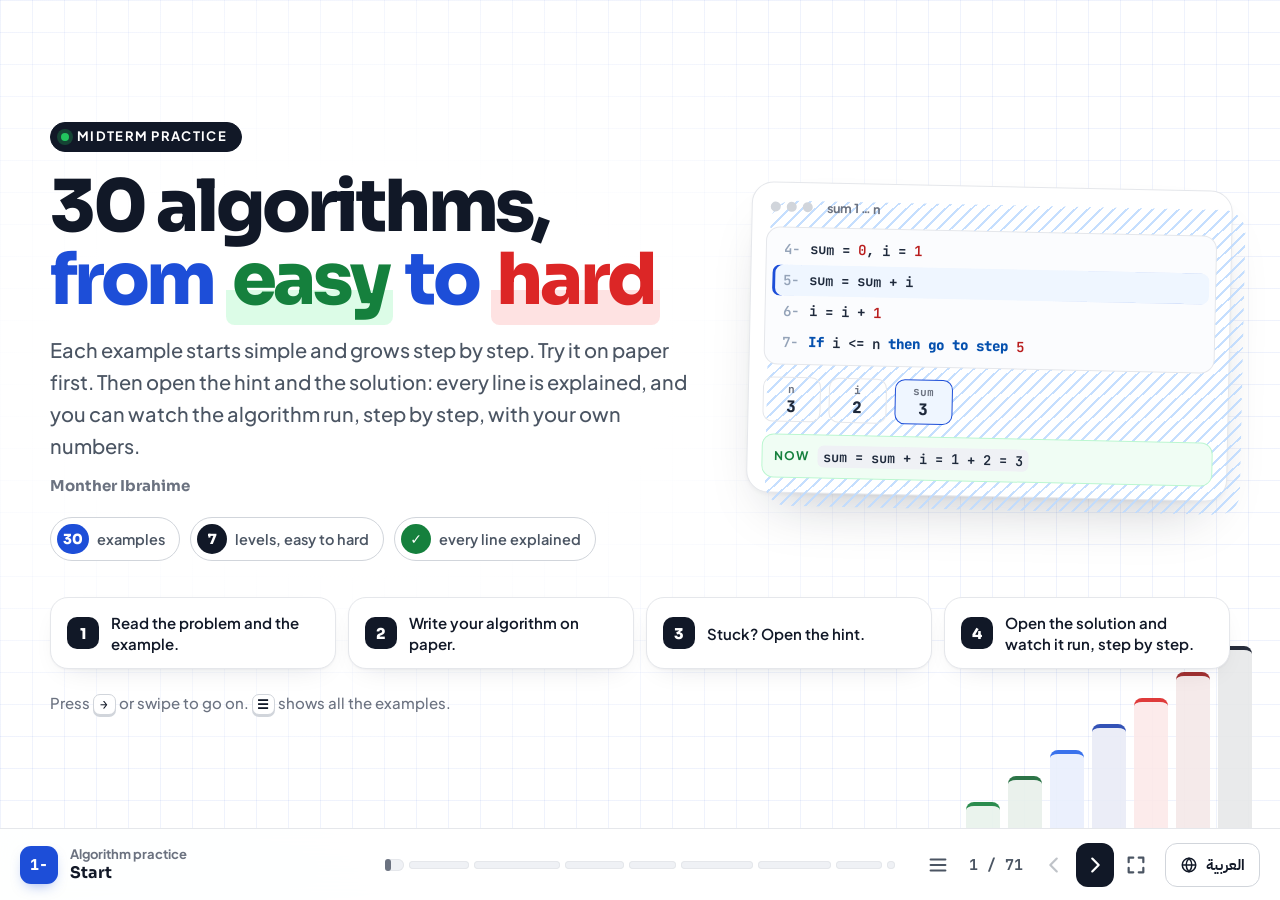
==== commit 128eaf02: "Turn algorithm practice into slides with a white, blue and black theme - One slide per problem and p" ====
--- a/algorithm-examples/index.html
+++ b/algorithm-examples/index.html
@@ -2,114 +2,175 @@
 <html lang="en" dir="ltr">
 <head>
   <meta charset="utf-8">
-  <meta name="viewport" content="width=device-width, initial-scale=1">
+  <meta name="viewport" content="width=device-width, initial-scale=1, viewport-fit=cover">
   <title>Algorithm Practice</title>
-  <meta name="description" content="30 algorithm examples for the midterm, from the easiest to the hardest. Every solution is explained line by line, and you can watch it run step by step with your own numbers.">
+  <meta name="description" content="30 algorithm examples for the midterm, as slides, from the easiest to the hardest. Every solution is explained line by line, and you can watch it run step by step with your own numbers.">
   <meta name="theme-color" content="#f4f6fb">
   <meta name="color-scheme" content="light">
-  <link rel="icon" href="data:image/svg+xml,%3Csvg xmlns='http://www.w3.org/2000/svg' viewBox='0 0 64 64'%3E%3Crect width='64' height='64' rx='16' fill='%234f46e5'/%3E%3Ctext x='32' y='42' text-anchor='middle' font-family='monospace' font-weight='700' font-size='24' fill='%23ffffff'%3E1-%3C/text%3E%3C/svg%3E">
+  <link rel="icon" href="data:image/svg+xml,%3Csvg xmlns='http://www.w3.org/2000/svg' viewBox='0 0 64 64'%3E%3Crect width='64' height='64' rx='16' fill='%231d4ed8'/%3E%3Ctext x='32' y='42' text-anchor='middle' font-family='monospace' font-weight='700' font-size='24' fill='%23ffffff'%3E1-%3C/text%3E%3C/svg%3E">
   <link rel="preconnect" href="https://fonts.googleapis.com">
   <link rel="preconnect" href="https://fonts.gstatic.com" crossorigin>
   <link rel="stylesheet" href="https://fonts.googleapis.com/css2?family=IBM+Plex+Sans+Arabic:wght@400;500;600;700&family=JetBrains+Mono:wght@400;500;600;700;800&family=Noto+Kufi+Arabic:wght@500..800&family=Plus+Jakarta+Sans:wght@400..800&family=Sora:wght@400..800&display=swap">
-  <link rel="stylesheet" href="css/style.css?v=2">
+  <link rel="stylesheet" href="css/style.css?v=3">
 </head>
 <body>
-  <header class="top">
-    <div class="top__in">
-      <a class="brand" href="#top"><span class="brand__mark" aria-hidden="true">1-</span><span data-i18n="top.brand">Algorithm practice</span></a>
-      <p class="progress" aria-live="polite"><span class="progress__bar"><span class="progress__fill" id="progress-fill"></span></span><span id="progress-text"></span></p>
-      <button class="lang-btn" type="button" id="lang" aria-label="Show the page in Arabic" data-i18n-label="lang.label">
-        <svg viewBox="0 0 24 24" aria-hidden="true"><circle cx="12" cy="12" r="9"/><path d="M3 12h18M12 3c2.5 2.6 3.8 5.6 3.8 9s-1.3 6.4-3.8 9c-2.5-2.6-3.8-5.6-3.8-9S9.5 5.6 12 3z"/></svg>
-        <span data-i18n="lang.switch">العربية</span>
-      </button>
+  <div class="deck">
+    <main class="slides" id="slides">
+
+      <!-- 1. Cover -->
+      <section class="slide slide--cover" id="s-start" data-section="start">
+        <div class="cover__stairs" aria-hidden="true"><span style="--k:1"></span><span style="--k:2"></span><span style="--k:3"></span><span style="--k:4"></span><span style="--k:5"></span><span style="--k:6"></span><span style="--k:7"></span></div>
+        <div class="slide__in cover">
+          <div class="cover__grid">
+            <div class="cover__text">
+              <p class="kicker"><span class="kicker__dot" aria-hidden="true"></span><span data-i18n="hero.kicker">Midterm practice</span></p>
+              <h1 class="cover__title" data-i18n="hero.title">30 algorithms,<br><span>from <em class="t-easy">easy</em> to <em class="t-hard">hard</em></span></h1>
+              <p class="cover__lead" data-i18n="hero.lead">Each example starts simple and grows step by step. Try it on paper first. Then open the hint and the solution: every line is explained, and you can watch the algorithm run, step by step, with your own numbers.</p>
+              <p class="cover__author">Monther Ibrahime</p>
+              <ul class="cover__facts">
+                <li><b>30</b><span data-i18n="cover.f1">examples</span></li>
+                <li><b>7</b><span data-i18n="cover.f2">levels, easy to hard</span></li>
+                <li><b>✓</b><span data-i18n="cover.f3">every line explained</span></li>
+              </ul>
+            </div>
+
+            <!-- A picture of the "Watch it run" player (decoration only). -->
+            <div class="mock" aria-hidden="true">
+              <div class="mock__bar"><span></span><span></span><span></span><b>sum 1 … n</b></div>
+              <ol class="mock__alg">
+                <li><i>4-</i><code>sum = <em class="n">0</em>, i = <em class="n">1</em></code></li>
+                <li class="is-now"><i>5-</i><code>sum = sum + i</code></li>
+                <li><i>6-</i><code>i = i + <em class="n">1</em></code></li>
+                <li><i>7-</i><code><em class="k">If</em> i &lt;= n <em class="k">then</em> <em class="k">go to step</em> <em class="n">5</em></code></li>
+              </ol>
+              <div class="mock__vars">
+                <span><small>n</small>3</span><span><small>i</small>2</span><span class="is-new"><small>sum</small>3</span>
+              </div>
+              <p class="mock__say"><b data-i18n="mock.says">Now</b><code>sum = sum + i = 1 + 2 = 3</code></p>
+            </div>
+          </div>
+
+          <ol class="how">
+            <li><b>1</b><span data-i18n="how.1">Read the problem and the example.</span></li>
+            <li><b>2</b><span data-i18n="how.2">Write your algorithm on paper.</span></li>
+            <li><b>3</b><span data-i18n="how.3">Stuck? Open the hint.</span></li>
+            <li><b>4</b><span data-i18n="how.4">Open the solution and watch it run, step by step.</span></li>
+          </ol>
+          <p class="cover__keys" data-i18n="cover.keys">Press <kbd>→</kbd> or swipe to go on. <kbd>☰</kbd> shows all the examples.</p>
+        </div>
+      </section>
+
+      <!-- 2. Levels -->
+      <section class="slide" id="s-levels" data-title-key="levels.title" data-section="start">
+        <div class="slide__in levels">
+          <p class="kicker"><span class="kicker__dot" aria-hidden="true"></span><span data-i18n="levels.kicker">7 levels</span></p>
+          <h2 class="h2" data-i18n="levels.title">Pick a level</h2>
+          <p class="lead" data-i18n="levels.sub">Each step is a little harder than the one before. Start at level 1, or jump to the level you need.</p>
+          <div class="ladder" id="ladder" role="group" data-i18n-label="levels.filter" aria-label="Go to a level"></div>
+          <div class="levels__progress">
+            <span class="meter"><span class="meter__fill" data-solved-fill></span></span>
+            <span data-solved-text></span>
+          </div>
+        </div>
+      </section>
+
+      <!-- 3. How we write algorithms -->
+      <section class="slide" id="s-rules" data-title-key="rules.title" data-section="start">
+        <div class="slide__in rules">
+          <p class="kicker"><span class="kicker__dot" aria-hidden="true"></span><span data-i18n="rules.kicker">Before you start</span></p>
+          <h2 class="h2" data-i18n="rules.title">How we write algorithms</h2>
+          <p class="lead" data-i18n="rules.sub">The words and signs you need for the midterm.</p>
+          <div class="rules__grid">
+            <div class="rule"><code>Start</code> · <code>End</code><p data-i18n="rules.start">The first step and the last step.</p></div>
+            <div class="rule"><code>Declare a, b, sum</code><p data-i18n="rules.declare">Name the variables you will use.</p></div>
+            <div class="rule"><code>Input a, b</code><p data-i18n="rules.input">Read values from the user, in this order.</p></div>
+            <div class="rule"><code>Print sum, avg</code><p data-i18n="rules.print">Show values. Text goes in quotes: <code>Print "even"</code>.</p></div>
+            <div class="rule"><code>sum = a + b</code><p data-i18n="rules.assign"><code>=</code> gives a value to the variable on the left.</p></div>
+            <div class="rule"><code>==  !=  &gt;  &lt;  &gt;=  &lt;=</code><p data-i18n="rules.compare">Compare two values. The answer is yes or no.</p></div>
+            <div class="rule"><code>n mod 2</code><p data-i18n="rules.mod">The remainder after dividing: <code>7 mod 2 = 1</code>, <code>8 mod 2 = 0</code>.</p></div>
+            <div class="rule"><code>and</code> · <code>or</code><p data-i18n="rules.andor"><code>and</code>: both must be true. <code>or</code>: one is enough.</p></div>
+            <div class="rule rule--wide"><code>If n &gt; 0 then Print "positive"<br>else Print "not positive"</code><p data-i18n="rules.if">A decision: only one of the two parts runs.</p></div>
+            <div class="rule rule--wide"><code>If i &lt;= n then go to step 5</code><p data-i18n="rules.loop">A loop: while the answer is yes, jump back and repeat. Change the counter (<code>i = i + 1</code>) before this line, or the loop never ends.</p></div>
+            <div class="rule rule--wide"><code>Print new line</code><p data-i18n="rules.newline">Go down to the next line. In the drawing examples (level 7), Print stays on the same line until Print new line, like in Lecture 3.</p></div>
+          </div>
+        </div>
+      </section>
+
+      <!-- The level and example slides are added here by app.js. -->
+
+      <!-- Last slide -->
+      <section class="slide slide--end" id="s-end" data-title-key="where.end" data-section="end">
+        <div class="slide__in end">
+          <p class="end__mark" aria-hidden="true">★</p>
+          <h2 class="h2" data-i18n="foot.luck">Good luck in the midterm!</h2>
+          <p class="lead" data-i18n="end.lead">You reached the end. Open the list to go back to any example, or start again from level 1.</p>
+          <div class="levels__progress">
+            <span class="meter"><span class="meter__fill" data-solved-fill></span></span>
+            <span data-solved-text></span>
+          </div>
+          <div class="end__actions">
+            <button type="button" class="btn btn--main" data-act="menu"><svg viewBox="0 0 24 24" aria-hidden="true"><path d="M4 6h16M4 12h16M4 18h16"/></svg><span data-i18n="nav.menu">All examples</span></button>
+            <button type="button" class="btn btn--soft" data-go-slide="s-level-1"><span data-i18n="end.again">Start again from level 1</span></button>
+          </div>
+          <p class="end__links">
+            <a href="../">Lecture 1</a> · <a href="../lecture-2/">Lecture 2</a> · <a href="../lecture-3/">Lecture 3</a> · <a href="../lecture-4/">Python Lab 1</a>
+          </p>
+        </div>
+      </section>
+    </main>
+
+    <!-- Bottom bar (the lecture layout) -->
+    <footer class="bar" id="bar">
+      <div class="bar__left">
+        <span class="brand__mark" aria-hidden="true">1-</span>
+        <p class="bar__where"><b data-i18n="top.brand">Algorithm practice</b><span id="where"></span></p>
+      </div>
+      <nav class="track" id="track" aria-label="Parts"></nav>
+      <div class="bar__tools">
+        <button class="icon-btn icon-btn--menu" type="button" data-act="menu" aria-label="All examples" data-i18n-label="nav.menu" aria-haspopup="dialog">
+          <svg viewBox="0 0 24 24" aria-hidden="true"><path d="M4 6h16M4 12h16M4 18h16"/></svg>
+        </button>
+        <p class="bar__count" id="count" aria-live="polite"></p>
+        <button class="icon-btn" type="button" data-act="prev" aria-label="Previous slide" data-i18n-label="nav.prev">
+          <svg viewBox="0 0 24 24" aria-hidden="true"><path d="M15 5l-7 7 7 7"/></svg>
+        </button>
+        <button class="icon-btn icon-btn--next" type="button" data-act="next" aria-label="Next slide" data-i18n-label="nav.next">
+          <svg viewBox="0 0 24 24" aria-hidden="true"><path d="M9 5l7 7-7 7"/></svg>
+        </button>
+        <button class="icon-btn icon-btn--full" type="button" data-act="full" aria-label="Full screen" data-i18n-label="nav.full">
+          <svg viewBox="0 0 24 24" aria-hidden="true"><path d="M4 9V4h5M20 9V4h-5M4 15v5h5M20 15v5h-5"/></svg>
+        </button>
+        <button class="lang-btn" type="button" data-act="lang" aria-label="Show the page in Arabic" data-i18n-label="lang.label">
+          <svg viewBox="0 0 24 24" aria-hidden="true"><circle cx="12" cy="12" r="9"/><path d="M3 12h18M12 3c2.5 2.6 3.8 5.6 3.8 9s-1.3 6.4-3.8 9c-2.5-2.6-3.8-5.6-3.8-9S9.5 5.6 12 3z"/></svg>
+          <span data-i18n="lang.switch">العربية</span>
+        </button>
+      </div>
+    </footer>
+
+    <!-- "All examples" list -->
+    <div class="menu" id="menu" hidden>
+      <div class="menu__backdrop" data-act="close"></div>
+      <div class="menu__box" role="dialog" aria-modal="true" aria-labelledby="menu-title">
+        <div class="menu__head">
+          <div>
+            <h2 class="menu__title" id="menu-title" data-i18n="menu.title">All examples</h2>
+            <div class="levels__progress">
+              <span class="meter"><span class="meter__fill" data-solved-fill></span></span>
+              <span data-solved-text></span>
+            </div>
+          </div>
+          <button type="button" class="icon-btn" data-act="close" aria-label="Close" data-i18n-label="menu.close">
+            <svg viewBox="0 0 24 24" aria-hidden="true"><path d="M6 6l12 12M18 6L6 18"/></svg>
+          </button>
+        </div>
+        <div class="menu__body" id="menu-body"></div>
+      </div>
     </div>
-  </header>
+  </div>
 
-  <main id="top">
-    <section class="hero">
-      <div class="hero__text">
-        <p class="kicker"><span class="kicker__dot" aria-hidden="true"></span><span data-i18n="hero.kicker">Midterm practice</span></p>
-        <h1 class="hero__title" data-i18n="hero.title">30 algorithms,<br><span>from easy to hard</span></h1>
-        <p class="hero__lead" data-i18n="hero.lead">Each example starts simple and grows step by step. Try it on paper first. Then open the hint and the solution: every line is explained, and you can watch the algorithm run, step by step, with your own numbers.</p>
-        <p class="hero__author">Monther Ibrahime</p>
-      </div>
-
-      <!-- A picture of the "Watch it run" player (decoration only). -->
-      <div class="mock" aria-hidden="true">
-        <div class="mock__bar"><span></span><span></span><span></span><b>sum 1 … n</b></div>
-        <ol class="mock__alg">
-          <li><i>4-</i><code>sum = <em class="n">0</em>, i = <em class="n">1</em></code></li>
-          <li class="is-now"><i>5-</i><code>sum = sum + i</code></li>
-          <li><i>6-</i><code>i = i + <em class="n">1</em></code></li>
-          <li><i>7-</i><code><em class="k">If</em> i &lt;= n <em class="k">then</em> <em class="k">go to step</em> <em class="n">5</em></code></li>
-        </ol>
-        <div class="mock__vars">
-          <span><small>n</small>3</span><span><small>i</small>2</span><span class="is-new"><small>sum</small>3</span>
-        </div>
-        <p class="mock__say"><b data-i18n="mock.says">Now</b><code>sum = sum + i = 1 + 2 = 3</code></p>
-      </div>
-    </section>
-
-    <ol class="how">
-      <li><b>1</b><span data-i18n="how.1">Read the problem and the example.</span></li>
-      <li><b>2</b><span data-i18n="how.2">Write your algorithm on paper.</span></li>
-      <li><b>3</b><span data-i18n="how.3">Stuck? Open the hint.</span></li>
-      <li><b>4</b><span data-i18n="how.4">Open the solution and watch it run, step by step.</span></li>
-    </ol>
-
-    <section class="levels" aria-labelledby="levels-title">
-      <div class="levels__head">
-        <div>
-          <h2 class="levels__title" id="levels-title" data-i18n="levels.title">Pick a level</h2>
-          <p class="levels__sub" data-i18n="levels.sub">Each step is a little harder than the one before.</p>
-        </div>
-        <button type="button" class="all-btn" id="all-btn" aria-pressed="true" data-i18n="lvl.allBtn" data-i18n-vars='{"n":30}'></button>
-      </div>
-      <div class="ladder" id="ladder" role="group" data-i18n-label="levels.filter" aria-label="Show a level"></div>
-    </section>
-
-    <details class="rules" id="rules">
-      <summary>
-        <span class="rules__icon" aria-hidden="true">?</span>
-        <span>
-          <b data-i18n="rules.title">How we write algorithms</b>
-          <small data-i18n="rules.sub">The words and signs you need for the midterm. Open it once before you start.</small>
-        </span>
-      </summary>
-      <div class="rules__grid">
-        <div class="rule"><code>Start</code> · <code>End</code><p data-i18n="rules.start">The first step and the last step.</p></div>
-        <div class="rule"><code>Declare a, b, sum</code><p data-i18n="rules.declare">Name the variables you will use.</p></div>
-        <div class="rule"><code>Input a, b</code><p data-i18n="rules.input">Read values from the user, in this order.</p></div>
-        <div class="rule"><code>Print sum, avg</code><p data-i18n="rules.print">Show values. Text goes in quotes: <code>Print "even"</code>.</p></div>
-        <div class="rule"><code>sum = a + b</code><p data-i18n="rules.assign"><code>=</code> gives a value to the variable on the left.</p></div>
-        <div class="rule"><code>==  !=  &gt;  &lt;  &gt;=  &lt;=</code><p data-i18n="rules.compare">Compare two values. The answer is yes or no.</p></div>
-        <div class="rule"><code>n mod 2</code><p data-i18n="rules.mod">The remainder after dividing: <code>7 mod 2 = 1</code>, <code>8 mod 2 = 0</code>.</p></div>
-        <div class="rule"><code>and</code> · <code>or</code><p data-i18n="rules.andor"><code>and</code>: both must be true. <code>or</code>: one is enough.</p></div>
-        <div class="rule rule--wide"><code>If n &gt; 0 then Print "positive"<br>else Print "not positive"</code><p data-i18n="rules.if">A decision: only one of the two parts runs.</p></div>
-        <div class="rule rule--wide"><code>If i &lt;= n then go to step 5</code><p data-i18n="rules.loop">A loop: while the answer is yes, jump back and repeat. Change the counter (<code>i = i + 1</code>) before this line, or the loop never ends.</p></div>
-        <div class="rule rule--wide"><code>Print new line</code><p data-i18n="rules.newline">Go down to the next line. In the drawing examples (level 7), Print stays on the same line until Print new line, like in Lecture 3.</p></div>
-      </div>
-    </details>
-
-    <div class="filters">
-      <p class="filters__count" id="count" aria-live="polite"></p>
-      <label class="switch"><input type="checkbox" id="hide-solved"><span class="switch__ui" aria-hidden="true"></span><span data-i18n="filter.hide">Hide the ones I solved</span></label>
-    </div>
-
-    <div class="list" id="list"></div>
-    <p class="empty" id="empty" data-i18n="filter.empty" hidden>Nothing to show here. Try another level, or show the solved ones again.</p>
-  </main>
-
-  <footer class="foot">
-    <p data-i18n="foot.luck">Good luck in the midterm!</p>
-    <p class="foot__links">
-      <a href="../">Lecture 1</a> · <a href="../lecture-2/">Lecture 2</a> · <a href="../lecture-3/">Lecture 3</a> · <a href="../lecture-4/">Python Lab 1</a>
-    </p>
-  </footer>
-
-  <script src="js/i18n.js?v=2"></script>
-  <script src="js/examples.js?v=2"></script>
-  <script src="js/explain.js?v=2"></script>
-  <script src="js/app.js?v=2"></script>
+  <script src="js/i18n.js?v=3"></script>
+  <script src="js/examples.js?v=3"></script>
+  <script src="js/explain.js?v=3"></script>
+  <script src="js/app.js?v=3"></script>
 </body>
 </html>
--- a/algorithm-examples/css/style.css
+++ b/algorithm-examples/css/style.css
@@ -1,27 +1,28 @@
-/* Algorithm practice: a light study page with 30 examples.
-   One column of cards that works on a phone and a laptop, one colour per
-   level (green → cyan → blue → violet → pink → orange → red, easy to hard).
-   Inside an open solution: the algorithm explained line by line, the
-   "Watch it run" player beside it, and the trace table under them. */
+/* Algorithm practice as slides (light mode only).
+   The deck fills the screen: slides on top, the bottom bar under them (the
+   lecture layout). A slide that is taller than the screen scrolls inside
+   itself, so the page stays readable on a phone. White first, blue and
+   black second, a little green and red. The levels go green → blue → red →
+   black, easy to hard (like ski slopes). */
 
 :root {
-  --bg: #f4f6fb;
+  --bg: #f6f7f9;
   --surface: #ffffff;
-  --surface-2: #f7f8fc;
-  --surface-3: #eef1f7;
-  --line: #e4e8f1;
-  --line-2: #d3d9e5;
-  --ink: #0f172a;
-  --ink-2: #475569;
-  --ink-3: #64748b;
-  --accent: #4f46e5;
+  --surface-2: #f8f9fb;
+  --surface-3: #eff1f5;
+  --line: #e5e7eb;
+  --line-2: #d1d5db;
+  --ink: #111827;
+  --ink-2: #4b5563;
+  --ink-3: #6b7280;
+  --accent: #1d4ed8;
 
   --code-bg: #fbfcfe;
   --code-fg: #1e293b;
   --code-dim: #94a3b8;
-  --code-kw: #4338ca;
-  --code-num: #c2410c;
-  --code-str: #047857;
+  --code-kw: #0550ae;
+  --code-num: #b91c1c;
+  --code-str: #15803d;
 
   --yes: #15803d;
   --yes-bg: #dcfce7;
@@ -29,32 +30,34 @@
   --no-bg: #fee2e2;
 
   --lv1: #15803d;
-  --lv2: #0e7490;
-  --lv3: #1d4ed8;
-  --lv4: #6d28d9;
-  --lv5: #be185d;
-  --lv6: #c2410c;
-  --lv7: #b91c1c;
+  --lv2: #166534;
+  --lv3: #2563eb;
+  --lv4: #1e40af;
+  --lv5: #dc2626;
+  --lv6: #991b1b;
+  --lv7: #111827;
 
   --display: 'Sora', 'Noto Kufi Arabic', system-ui, sans-serif;
   --sans: 'Plus Jakarta Sans', 'IBM Plex Sans Arabic', system-ui, -apple-system, 'Segoe UI', sans-serif;
   --mono: 'JetBrains Mono', ui-monospace, Menlo, Consolas, monospace;
 
+  --bar-h: 72px;
   --radius: 24px;
   --shadow: 0 1px 2px rgba(15, 23, 42, .04), 0 10px 30px -16px rgba(15, 23, 42, .16);
-  --shadow-lg: 0 2px 4px rgba(15, 23, 42, .04), 0 30px 60px -28px rgba(30, 27, 75, .32);
+  --shadow-lg: 0 2px 4px rgba(15, 23, 42, .04), 0 30px 60px -28px rgba(17, 24, 39, .28);
   --ease: cubic-bezier(.2, .7, .2, 1);
+  --c: var(--accent);
   color-scheme: light;
 }
 
 *, *::before, *::after { box-sizing: border-box; }
 * { margin: 0; }
-html { scroll-behavior: smooth; scroll-padding-top: 84px; }
+html, body { height: 100%; }
 body {
-  min-height: 100vh;
+  overflow: hidden;
   background:
-    radial-gradient(1100px 560px at 100% -160px, #e8e7ff, transparent 70%),
-    radial-gradient(900px 520px at -10% -80px, #e2f5ec, transparent 70%),
+    radial-gradient(1100px 560px at 100% -160px, #e8effc, transparent 70%),
+    radial-gradient(900px 520px at -10% 110%, #edf7f0, transparent 70%),
     var(--bg);
   color: var(--ink);
   font: 500 17px/1.6 var(--sans);
@@ -75,10 +78,13 @@
   background: var(--surface-3); color: var(--code-fg);
   font-size: .9em; white-space: nowrap;
 }
-.sr-only { position: absolute; width: 1px; height: 1px; overflow: hidden; clip: rect(0 0 0 0); white-space: nowrap; }
+kbd {
+  display: inline-grid; place-items: center;
+  min-width: 1.8em; height: 1.6em; padding: 0 .35em;
+  border-radius: 7px; background: var(--surface); border: 1px solid var(--line-2); box-shadow: 0 2px 0 var(--line-2);
+  font: 700 .85em var(--mono); color: var(--ink);
+}
 svg { flex: none; }
-
-main, .top__in, .foot { width: min(1120px, 100% - 32px); margin-inline: auto; }
 
 .lv-1 { --c: var(--lv1); }
 .lv-2 { --c: var(--lv2); }
@@ -88,48 +94,165 @@
 .lv-6 { --c: var(--lv6); }
 .lv-7 { --c: var(--lv7); }
 
-/* ---------- Top bar ---------- */
-
-.top {
-  position: sticky; top: 0; z-index: 20;
-  background: rgba(255, 255, 255, .78);
+/* ---------- Deck ---------- */
+
+.deck { position: fixed; inset: 0; display: flex; flex-direction: column; }
+.slides { position: relative; flex: 1; min-height: 0; overflow: hidden; }
+.slide {
+  position: absolute; inset: 0;
+  overflow-x: hidden; overflow-y: auto; overscroll-behavior: contain;
+  opacity: 0; visibility: hidden;
+  transform: translateX(36px);
+  transition: opacity .35s var(--ease), transform .35s var(--ease), visibility 0s linear .35s;
+}
+.slide.is-before { transform: translateX(-36px); }
+.slide.is-active {
+  opacity: 1; visibility: visible; transform: none;
+  transition: opacity .35s var(--ease), transform .35s var(--ease), visibility 0s;
+}
+.slide__in {
+  width: min(1180px, 100% - 64px); min-height: 100%;
+  margin-inline: auto; padding: 40px 0 32px;
+  display: flex; flex-direction: column; justify-content: center;
+}
+
+.kicker {
+  align-self: flex-start;
+  display: inline-flex; align-items: center; gap: 8px; padding: 6px 14px 6px 10px; border-radius: 99px;
+  background: #eff6ff; color: #1d4ed8; border: 1px solid #dbeafe;
+  font: 700 13px/1.2 var(--sans); letter-spacing: .1em; text-transform: uppercase;
+}
+.kicker__dot { width: 8px; height: 8px; border-radius: 50%; background: var(--accent); box-shadow: 0 0 0 4px rgba(29, 78, 216, .15); }
+.kicker--lv { background: color-mix(in srgb, var(--c) 9%, #fff); border-color: color-mix(in srgb, var(--c) 20%, #fff); color: var(--c); }
+.kicker--lv .kicker__dot { background: var(--c); box-shadow: 0 0 0 4px color-mix(in srgb, var(--c) 18%, transparent); }
+.h2 { margin-top: 16px; font: 800 clamp(32px, 4.6vw, 54px)/1.08 var(--display); letter-spacing: -.035em; }
+.lead { margin-top: 12px; max-width: 42em; font-size: clamp(17px, 1.7vw, 20px); color: var(--ink-2); }
+
+/* ---------- Bottom bar ---------- */
+
+.bar {
+  position: relative; z-index: 5; flex: none;
+  height: calc(var(--bar-h) + env(safe-area-inset-bottom));
+  padding: 0 20px env(safe-area-inset-bottom);
+  display: grid; grid-template-columns: minmax(0, 1fr) minmax(0, 1.5fr) minmax(0, 1fr); align-items: center; gap: 24px;
+  background: rgba(255, 255, 255, .92);
   backdrop-filter: saturate(1.6) blur(16px);
   -webkit-backdrop-filter: saturate(1.6) blur(16px);
-  border-bottom: 1px solid var(--line);
-}
-.top__in { display: flex; align-items: center; gap: 16px; height: 64px; }
-.brand { display: flex; align-items: center; gap: 10px; text-decoration: none; font: 700 17px var(--display); white-space: nowrap; }
-.brand__mark { direction: ltr; display: grid; place-items: center; width: 34px; height: 34px; border-radius: 10px; background: var(--accent); color: #fff; font: 800 15px var(--mono); box-shadow: 0 6px 14px -6px rgba(79, 70, 229, .6); }
-.progress { margin-inline-start: auto; display: flex; align-items: center; gap: 10px; font: 600 14px var(--sans); color: var(--ink-2); white-space: nowrap; }
-.progress__bar { width: 140px; height: 8px; border-radius: 99px; background: var(--surface-3); overflow: hidden; }
-.progress__fill { display: block; width: 0; height: 100%; border-radius: inherit; background: linear-gradient(90deg, var(--lv1), var(--lv2), var(--lv3), var(--lv4), var(--lv5), var(--lv6), var(--lv7)); background-size: 140px 100%; transition: width .5s var(--ease); }
+  border-top: 1px solid var(--line);
+}
+.bar__left { display: flex; align-items: center; gap: 12px; min-width: 0; }
+.brand__mark { flex: none; direction: ltr; display: grid; place-items: center; width: 38px; height: 38px; border-radius: 11px; background: var(--accent); color: #fff; font: 800 15px var(--mono); box-shadow: 0 6px 14px -6px rgba(29, 78, 216, .5); }
+.bar__where { display: grid; min-width: 0; line-height: 1.25; }
+.bar__where b { font: 700 13px var(--sans); color: var(--ink-3); white-space: nowrap; overflow: hidden; text-overflow: ellipsis; }
+.bar__where span { font: 700 16px var(--display); white-space: nowrap; overflow: hidden; text-overflow: ellipsis; }
+
+/* Navigation reads left to right in both languages, so → is always "next". */
+.track, .bar__tools, .run__ctrls { direction: ltr; }
+.track { display: flex; gap: 5px; align-items: center; }
+.track__part { position: relative; flex-basis: 0; min-width: 8px; height: 28px; padding: 0; }
+.track__part::before, .track__fill {
+  content: ''; position: absolute; left: 0; top: 50%; height: 8px; margin-top: -4px; border-radius: 99px;
+  transition: height .2s, margin-top .2s, width .35s var(--ease);
+}
+.track__part::before { right: 0; background: var(--surface-3); box-shadow: inset 0 0 0 1px var(--line); }
+.track__fill { display: block; width: 0; background: var(--c, var(--ink-3)); }
+.track__part:not([class*="lv-"]) .track__fill { background: var(--ink-3); }
+.track__part:hover::before, .track__part:hover .track__fill, .track__part.is-here::before, .track__part.is-here .track__fill { height: 12px; margin-top: -6px; }
+
+.bar__tools { display: flex; align-items: center; justify-content: flex-end; gap: 4px; }
+.bar__count { margin: 0 8px; font: 700 15px var(--mono); color: var(--ink-2); font-variant-numeric: tabular-nums; white-space: nowrap; }
+.icon-btn {
+  width: 44px; height: 44px; border-radius: 12px;
+  display: grid; place-items: center;
+  color: var(--ink-2);
+  transition: background-color .2s, color .2s;
+}
+.icon-btn:not(:disabled):hover { background: var(--surface-3); color: var(--ink); }
+.icon-btn:disabled { opacity: .35; }
+.icon-btn svg { width: 22px; height: 22px; fill: none; stroke: currentColor; stroke-width: 2.4; stroke-linecap: round; stroke-linejoin: round; }
+.icon-btn--next { background: var(--ink); color: #fff; }
+.icon-btn--next:not(:disabled):hover { background: #1e293b; color: #fff; }
 .lang-btn {
   display: inline-flex; align-items: center; gap: 8px;
-  height: 40px; padding: 0 14px; border-radius: 12px;
+  height: 44px; padding: 0 14px; margin-left: 6px; border-radius: 12px;
   background: var(--surface); border: 1px solid var(--line-2);
   font: 700 15px var(--sans);
 }
 .lang-btn:hover { background: var(--surface-2); }
 .lang-btn svg { width: 18px; height: 18px; fill: none; stroke: currentColor; stroke-width: 2; }
 
-/* ---------- Hero ---------- */
-
-.hero { display: grid; grid-template-columns: minmax(0, 1.15fr) minmax(0, .85fr); gap: 48px; align-items: center; padding: 64px 0 36px; }
-.kicker {
-  display: inline-flex; align-items: center; gap: 8px; padding: 6px 14px 6px 10px; border-radius: 99px;
-  background: #eef2ff; color: #4338ca; border: 1px solid #e0e7ff;
-  font: 700 13px/1.2 var(--sans); letter-spacing: .1em; text-transform: uppercase;
-}
-.kicker__dot { width: 8px; height: 8px; border-radius: 50%; background: var(--accent); box-shadow: 0 0 0 4px rgba(79, 70, 229, .15); }
-.hero__title { margin-top: 20px; font: 800 clamp(40px, 6.2vw, 70px)/1.02 var(--display); letter-spacing: -.045em; }
-.hero__title span {
+/* ---------- Buttons and small parts ---------- */
+
+.btn {
+  display: inline-flex; align-items: center; justify-content: center; gap: 8px;
+  height: 48px; padding: 0 20px; border-radius: 14px;
+  font: 700 16px var(--sans); white-space: nowrap;
+  transition: transform .12s var(--ease), background-color .2s, box-shadow .2s;
+}
+.btn:hover { transform: translateY(-1px); }
+.btn:active { transform: translateY(1px); }
+.btn svg { width: 19px; height: 19px; fill: none; stroke: currentColor; stroke-width: 2.2; stroke-linecap: round; stroke-linejoin: round; }
+.btn--main { background: var(--c); color: #fff; box-shadow: 0 10px 22px -12px var(--c); }
+.btn--soft { background: var(--surface); color: var(--ink); border: 1px solid var(--line-2); }
+.btn--soft[aria-expanded="true"] { background: #eff6ff; border-color: var(--accent); color: var(--accent); }
+.btn--ghost { background: transparent; color: var(--ink-2); border: 1px solid var(--line-2); }
+.btn--sm { height: 40px; padding: 0 14px; font-size: 14px; border-radius: 12px; }
+html[dir="rtl"] .q__go svg, html[dir="rtl"] .ex__arrow svg { transform: scaleX(-1); }
+
+.switch { display: inline-flex; align-items: center; gap: 8px; cursor: pointer; font: 600 13px var(--sans); color: var(--ink-2); user-select: none; }
+.switch input { position: absolute; opacity: 0; width: 1px; height: 1px; }
+.switch__ui { position: relative; flex: none; width: 34px; height: 20px; border-radius: 99px; background: var(--line-2); transition: background-color .2s; }
+.switch__ui::after { content: ''; position: absolute; top: 3px; inset-inline-start: 3px; width: 14px; height: 14px; border-radius: 50%; background: #fff; box-shadow: 0 1px 3px rgba(0, 0, 0, .25); transition: transform .2s var(--ease); }
+.switch input:checked + .switch__ui { background: var(--c); }
+.switch input:checked + .switch__ui::after { transform: translateX(14px); }
+html[dir="rtl"] .switch input:checked + .switch__ui::after { transform: translateX(-14px); }
+.switch input:focus-visible + .switch__ui { outline: 3px solid var(--accent); outline-offset: 2px; }
+
+.ex__num { flex: none; display: grid; place-items: center; width: 56px; height: 56px; border-radius: 16px; background: color-mix(in srgb, var(--c) 11%, #fff); color: var(--c); font: 800 22px var(--mono); letter-spacing: -.04em; direction: ltr; }
+.ex__level { display: flex; align-items: center; gap: 6px; flex-wrap: wrap; font: 700 13px var(--sans); letter-spacing: .06em; text-transform: uppercase; color: var(--c); }
+.ex__done {
+  flex: none; display: inline-flex; align-items: center; gap: 6px;
+  height: 40px; padding: 0 14px; border-radius: 99px;
+  border: 1px solid var(--line-2); background: var(--surface);
+  font: 700 14px var(--sans); color: var(--ink-2);
+  transition: background-color .2s, color .2s, border-color .2s;
+}
+.ex__done svg { width: 16px; height: 16px; fill: none; stroke: currentColor; stroke-width: 2.6; stroke-linecap: round; stroke-linejoin: round; }
+.ex__done:hover { border-color: var(--yes); color: var(--yes); }
+.ex__done[aria-pressed="true"] { background: var(--yes); border-color: var(--yes); color: #fff; }
+.ex__label, .mini { font: 700 11.5px var(--sans); letter-spacing: .1em; text-transform: uppercase; color: var(--ink-3); }
+
+.meter { display: inline-block; width: 160px; height: 8px; border-radius: 99px; background: var(--surface-3); overflow: hidden; vertical-align: middle; }
+.meter__fill { display: block; width: 0; height: 100%; border-radius: inherit; background: linear-gradient(90deg, var(--lv1), var(--lv2), var(--lv3), var(--lv4), var(--lv5), var(--lv6), var(--lv7)); background-size: 160px 100%; transition: width .5s var(--ease); }
+.levels__progress { display: flex; align-items: center; gap: 12px; margin-top: 22px; font: 700 14px var(--sans); color: var(--ink-2); }
+
+/* Exercise buttons (level slides and the list) */
+.pick {
+  width: 100%; display: flex; align-items: center; gap: 12px;
+  padding: 10px 14px 10px 10px; border-radius: 16px; text-align: start;
+  background: var(--surface); border: 1px solid var(--line); box-shadow: var(--shadow);
+  font: 700 16px/1.3 var(--display);
+  transition: transform .15s var(--ease), border-color .2s;
+}
+.pick:hover { transform: translateY(-2px); border-color: color-mix(in srgb, var(--c) 40%, #fff); }
+.pick__num { flex: none; display: grid; place-items: center; width: 42px; height: 42px; border-radius: 12px; background: color-mix(in srgb, var(--c) 11%, #fff); color: var(--c); font: 800 16px var(--mono); direction: ltr; }
+.pick__title { flex: 1; min-width: 0; }
+.pick__tick { flex: none; display: grid; place-items: center; width: 26px; height: 26px; border-radius: 50%; border: 1.5px solid var(--line-2); color: transparent; }
+.pick__tick svg { width: 15px; height: 15px; fill: none; stroke: currentColor; stroke-width: 3; stroke-linecap: round; stroke-linejoin: round; }
+.pick.is-solved .pick__tick { background: var(--yes); border-color: var(--yes); color: #fff; }
+
+/* ---------- Cover ---------- */
+
+.cover__grid { isolation: isolate; display: grid; grid-template-columns: minmax(0, 1.15fr) minmax(0, .85fr); gap: 48px; align-items: center; }
+.cover__title { margin-top: 18px; font: 800 clamp(40px, 5.6vw, 72px)/1.02 var(--display); letter-spacing: -.045em; }
+.cover__title span {
   background: linear-gradient(90deg, var(--lv1), var(--lv2) 20%, var(--lv3) 40%, var(--lv4) 58%, var(--lv5) 76%, var(--lv7));
   -webkit-background-clip: text; background-clip: text; color: transparent;
 }
-.hero__lead { margin-top: 20px; max-width: 36em; font-size: clamp(17px, 2vw, 19px); color: var(--ink-2); }
-.hero__author { margin-top: 16px; font: 700 15px var(--display); color: var(--ink-3); }
-
-/* The little picture of the player. */
+.cover__lead { margin-top: 18px; max-width: 36em; font-size: clamp(17px, 1.7vw, 20px); color: var(--ink-2); }
+.cover__author { margin-top: 14px; font: 700 15px var(--display); color: var(--ink-3); }
+.cover__keys { margin-top: 22px; font-size: 15px; color: var(--ink-3); }
+
 .mock {
   position: relative; padding: 14px; border-radius: 22px;
   background: var(--surface); border: 1px solid var(--line); box-shadow: var(--shadow-lg);
@@ -137,7 +260,7 @@
   transform: rotate(1.2deg);
   direction: ltr;
 }
-.mock::before { content: ''; position: absolute; inset: 18px -14px -14px 18px; z-index: -1; border-radius: 22px; background: linear-gradient(135deg, #c7d2fe, #fbcfe8); opacity: .6; }
+.mock::before { content: ''; position: absolute; inset: 18px -14px -14px 18px; z-index: -1; border-radius: 22px; background: repeating-linear-gradient(135deg, #bfdbfe 0 2px, transparent 2px 9px); opacity: .9; }
 .mock__bar { display: flex; align-items: center; gap: 6px; padding: 2px 4px 12px; }
 .mock__bar span { width: 10px; height: 10px; border-radius: 50%; background: var(--line-2); }
 .mock__bar b { margin-inline-start: 8px; font: 700 12.5px var(--sans); color: var(--ink-3); }
@@ -148,156 +271,150 @@
 .mock__alg code { padding: 0; background: none; font-size: inherit; }
 .mock__alg .k { color: var(--code-kw); font-weight: 800; }
 .mock__alg .n { color: var(--code-num); }
-.mock__alg .is-now { background: #eef2ff; box-shadow: inset 3px 0 0 var(--accent); }
+.mock__alg .is-now { background: #eff6ff; box-shadow: inset 3px 0 0 var(--accent); }
 .mock__vars { display: flex; gap: 8px; margin-top: 12px; }
 .mock__vars span { display: grid; min-width: 58px; padding: 4px 10px; border-radius: 10px; border: 1px solid var(--line); text-align: center; font: 800 16px var(--mono); }
 .mock__vars small { font: 700 11px var(--mono); color: var(--ink-3); }
-.mock__vars .is-new { border-color: var(--accent); background: #eef2ff; }
+.mock__vars .is-new { border-color: var(--accent); background: #eff6ff; }
 .mock__say { display: flex; align-items: center; flex-wrap: wrap; gap: 8px; margin-top: 12px; padding: 10px 12px; border-radius: 12px; background: #f0fdf4; border: 1px solid #bbf7d0; }
 .mock__say b { font: 700 12px var(--sans); text-transform: uppercase; letter-spacing: .08em; color: var(--yes); }
 .mock__say code { font-size: 13.5px; }
 
-.how { padding: 0; list-style: none; display: grid; grid-template-columns: repeat(4, minmax(0, 1fr)); gap: 12px; }
+.how { margin-top: 36px; padding: 0; list-style: none; display: grid; grid-template-columns: repeat(4, minmax(0, 1fr)); gap: 12px; }
 .how li { display: flex; align-items: center; gap: 12px; padding: 14px 16px; border-radius: 18px; background: var(--surface); border: 1px solid var(--line); box-shadow: var(--shadow); font-size: 15px; line-height: 1.4; font-weight: 600; }
-.how b { flex: none; display: grid; place-items: center; width: 32px; height: 32px; border-radius: 10px; background: #eef2ff; color: #4338ca; font: 800 15px var(--display); }
-
-/* ---------- Level stairs (filter) ---------- */
-
-.levels { margin-top: 20px; padding: 20px 22px 18px; border-radius: var(--radius); background: var(--surface); border: 1px solid var(--line); box-shadow: var(--shadow); }
-.levels__head { display: flex; align-items: flex-end; justify-content: space-between; gap: 16px; flex-wrap: wrap; margin-bottom: 16px; }
-.levels__title { font: 700 20px var(--display); letter-spacing: -.02em; }
-.levels__sub { font-size: 14.5px; color: var(--ink-3); }
-.all-btn { height: 38px; padding: 0 16px; border-radius: 99px; border: 1px solid var(--line-2); background: var(--surface); font: 700 14px var(--sans); }
-.all-btn[aria-pressed="true"] { background: var(--ink); color: #fff; border-color: var(--ink); }
-.ladder { display: grid; grid-template-columns: repeat(7, minmax(0, 1fr)); gap: 10px; align-items: stretch; }
-.stair { display: grid; grid-template-rows: 1fr auto auto; align-items: end; gap: 6px; padding: 0; text-align: start; border-radius: 16px; }
+.how b { flex: none; display: grid; place-items: center; width: 32px; height: 32px; border-radius: 10px; background: var(--ink); color: #fff; font: 800 15px var(--display); }
+
+/* The cover: white "graph paper", black title with a blue line in it, and
+   the two words that matter in green (easy) and red (hard). */
+.slide--cover {
+  background:
+    radial-gradient(ellipse 70% 70% at 28% 45%, #fff 35%, rgba(255, 255, 255, 0) 75%),
+    linear-gradient(rgba(29, 78, 216, .07) 1px, transparent 1px) 0 0 / 32px 32px,
+    linear-gradient(90deg, rgba(29, 78, 216, .07) 1px, transparent 1px) 0 0 / 32px 32px,
+    #fff;
+}
+.slide--cover .slide__in { position: relative; z-index: 1; }
+.slide--cover .kicker { background: var(--ink); border-color: var(--ink); color: #fff; }
+.slide--cover .kicker__dot { background: #22c55e; box-shadow: 0 0 0 4px rgba(34, 197, 94, .25); }
+.slide--cover .cover__title span { background: none; color: var(--accent); -webkit-text-fill-color: currentColor; }
+.cover__title em { font-style: normal; padding: 0 .08em; border-radius: .12em; }
+.cover__title .t-easy { color: var(--yes); background: linear-gradient(transparent 62%, #dcfce7 62%); }
+.cover__title .t-hard { color: #dc2626; background: linear-gradient(transparent 62%, #fee2e2 62%); }
+.cover__facts { margin-top: 22px; padding: 0; list-style: none; display: flex; flex-wrap: wrap; gap: 10px; }
+.cover__facts li { display: inline-flex; align-items: center; gap: 8px; padding: 6px 14px 6px 6px; border-radius: 99px; background: var(--surface); border: 1px solid var(--line-2); font: 600 14.5px var(--sans); color: var(--ink-2); }
+.cover__facts b { display: grid; place-items: center; min-width: 30px; height: 30px; padding: 0 6px; border-radius: 99px; background: var(--accent); color: #fff; font: 800 14px var(--display); }
+.cover__facts li:nth-child(2) b { background: var(--ink); }
+.cover__facts li:nth-child(3) b { background: var(--yes); }
+/* Seven steps in the level colours, rising in the corner (decoration). */
+.cover__stairs { position: absolute; right: 0; bottom: 0; z-index: 0; display: flex; align-items: flex-end; gap: 8px; padding: 0 28px; pointer-events: none; }
+.cover__stairs span { width: 34px; height: calc(var(--k) * 26px); border-radius: 8px 8px 0 0; background: color-mix(in srgb, var(--c) 10%, #fff); border-top: 4px solid var(--c); opacity: .9; }
+html[dir="rtl"] .cover__stairs { right: auto; left: 0; }
+.cover__stairs span:nth-child(1) { --c: var(--lv1); }
+.cover__stairs span:nth-child(2) { --c: var(--lv2); }
+.cover__stairs span:nth-child(3) { --c: var(--lv3); }
+.cover__stairs span:nth-child(4) { --c: var(--lv4); }
+.cover__stairs span:nth-child(5) { --c: var(--lv5); }
+.cover__stairs span:nth-child(6) { --c: var(--lv6); }
+.cover__stairs span:nth-child(7) { --c: var(--lv7); }
+
+/* ---------- Levels slide ---------- */
+
+.ladder { margin-top: 30px; display: grid; grid-template-columns: repeat(7, minmax(0, 1fr)); gap: 12px; align-items: stretch; }
+.stair { display: grid; grid-template-rows: 1fr auto auto; align-items: end; gap: 8px; padding: 0; text-align: start; border-radius: 16px; }
 .stair__bar {
-  display: flex; align-items: flex-end; height: calc(30px + var(--k) * 13px); padding: 8px 12px;
-  border-radius: 14px; background: color-mix(in srgb, var(--c) 12%, #fff); color: var(--c);
+  display: flex; align-items: flex-end; height: calc(46px + var(--k) * 22px); padding: 10px 14px;
+  border-radius: 16px; background: color-mix(in srgb, var(--c) 12%, #fff); color: var(--c);
   box-shadow: inset 0 0 0 1px color-mix(in srgb, var(--c) 18%, #fff);
-  transition: background-color .2s, color .2s, transform .2s var(--ease);
-}
-.stair__num { font: 800 22px/1 var(--display); }
-.stair:hover .stair__bar { transform: translateY(-3px); }
-.stair[aria-pressed="true"] .stair__bar { background: var(--c); color: #fff; box-shadow: 0 10px 20px -12px var(--c); }
-.stair__name { min-height: 2.5em; font: 700 13.5px/1.25 var(--display); }
-.stair__count { font: 600 12px var(--sans); color: var(--ink-3); }
-
-/* ---------- Rules cheat sheet ---------- */
-
-.rules { margin-top: 16px; border-radius: var(--radius); background: var(--surface); border: 1px solid var(--line); box-shadow: var(--shadow); }
-.rules summary { display: flex; align-items: center; gap: 14px; padding: 16px 20px; cursor: pointer; list-style: none; }
-.rules summary::-webkit-details-marker { display: none; }
-.rules summary::after { content: '+'; margin-inline-start: auto; font: 700 24px var(--mono); color: var(--ink-3); }
-.rules[open] summary::after { content: '−'; }
-.rules summary b { display: block; font: 700 18px var(--display); }
-.rules summary small { display: block; font-size: 14px; color: var(--ink-2); }
-.rules__icon { flex: none; display: grid; place-items: center; width: 40px; height: 40px; border-radius: 12px; background: var(--accent); color: #fff; font: 800 20px var(--display); }
-.rules__grid { display: grid; grid-template-columns: repeat(auto-fit, minmax(260px, 1fr)); gap: 10px; padding: 0 20px 20px; }
-.rule { padding: 12px 14px; border-radius: 14px; background: var(--surface-2); border: 1px solid var(--line); }
-.rule > code { display: inline-block; padding: 3px 9px; border-radius: 8px; background: var(--surface); border: 1px solid var(--line-2); color: var(--code-kw); font-size: 14px; font-weight: 700; white-space: nowrap; }
+  transition: background-color .2s, color .2s, transform .2s var(--ease), box-shadow .2s;
+}
+.stair__num { font: 800 28px/1 var(--display); }
+.stair:hover .stair__bar { transform: translateY(-4px); background: var(--c); color: #fff; box-shadow: 0 14px 24px -14px var(--c); }
+.stair__name { min-height: 2.5em; font: 700 15px/1.25 var(--display); }
+.stair__count { font: 600 13px var(--sans); color: var(--ink-3); }
+
+/* ---------- Rules slide ---------- */
+
+.rules__grid { margin-top: 26px; display: grid; grid-template-columns: repeat(4, minmax(0, 1fr)); gap: 12px; }
+.rule { padding: 14px 16px; border-radius: 16px; background: var(--surface); border: 1px solid var(--line); box-shadow: var(--shadow); }
+.rule > code { display: inline-block; padding: 3px 9px; border-radius: 8px; background: var(--code-bg); border: 1px solid var(--line-2); color: var(--code-kw); font-size: 14.5px; font-weight: 700; white-space: nowrap; }
 .rule--wide > code { white-space: normal; }
-.rule p { margin-top: 6px; font-size: 14.5px; line-height: 1.5; color: var(--ink-2); }
-.rule--wide { grid-column: span 2; }
-
-/* ---------- Filters ---------- */
-
-.filters { display: flex; align-items: center; justify-content: space-between; gap: 16px; flex-wrap: wrap; margin: 26px 0 14px; }
-.filters__count { font: 700 14px var(--sans); color: var(--ink-3); }
-.switch { display: inline-flex; align-items: center; gap: 10px; cursor: pointer; font: 600 14px var(--sans); color: var(--ink-2); user-select: none; }
-.switch input { position: absolute; opacity: 0; width: 1px; height: 1px; }
-.switch__ui { position: relative; flex: none; width: 40px; height: 24px; border-radius: 99px; background: var(--line-2); transition: background-color .2s; }
-.switch__ui::after { content: ''; position: absolute; top: 3px; inset-inline-start: 3px; width: 18px; height: 18px; border-radius: 50%; background: #fff; box-shadow: 0 1px 3px rgba(0, 0, 0, .25); transition: transform .2s var(--ease); }
-.switch input:checked + .switch__ui { background: var(--c, var(--lv1)); }
-.switch input:checked + .switch__ui::after { transform: translateX(16px); }
-html[dir="rtl"] .switch input:checked + .switch__ui::after { transform: translateX(-16px); }
-.switch input:focus-visible + .switch__ui { outline: 3px solid var(--accent); outline-offset: 2px; }
-.switch--small { gap: 8px; font-size: 13px; }
-.switch--small .switch__ui { width: 34px; height: 20px; }
-.switch--small .switch__ui::after { width: 14px; height: 14px; }
-.switch--small input:checked + .switch__ui::after { transform: translateX(14px); }
-html[dir="rtl"] .switch--small input:checked + .switch__ui::after { transform: translateX(-14px); }
-
-/* ---------- Example cards ---------- */
-
-.list { display: grid; grid-template-columns: minmax(0, 1fr); gap: 18px; }
-.ex {
-  position: relative;
-  min-width: 0;
-  padding: 24px 26px;
-  border-radius: var(--radius);
-  background: var(--surface);
-  border: 1px solid var(--line);
-  box-shadow: var(--shadow);
-}
-.ex::before { content: ''; position: absolute; inset: -1px -1px auto; height: 5px; border-radius: var(--radius) var(--radius) 0 0; background: var(--c); opacity: .9; }
-.ex__head { display: flex; align-items: center; gap: 16px; }
-.ex__num { flex: none; display: grid; place-items: center; width: 54px; height: 54px; border-radius: 16px; background: color-mix(in srgb, var(--c) 11%, #fff); color: var(--c); font: 800 21px var(--mono); letter-spacing: -.04em; }
-.ex__titles { flex: 1; min-width: 0; }
-.ex__level { display: flex; align-items: center; gap: 6px; flex-wrap: wrap; font: 700 12.5px var(--sans); letter-spacing: .06em; text-transform: uppercase; color: var(--c); }
-.ex__title { margin-top: 2px; font: 700 clamp(20px, 2.6vw, 24px)/1.25 var(--display); letter-spacing: -.02em; }
-.ex__done {
-  flex: none; display: inline-flex; align-items: center; gap: 6px;
-  height: 38px; padding: 0 14px; border-radius: 99px;
-  border: 1px solid var(--line-2); background: var(--surface);
-  font: 700 13.5px var(--sans); color: var(--ink-2);
-  transition: background-color .2s, color .2s, border-color .2s;
-}
-.ex__done svg { width: 16px; height: 16px; fill: none; stroke: currentColor; stroke-width: 2.6; stroke-linecap: round; stroke-linejoin: round; }
-.ex__done:hover { border-color: var(--yes); color: var(--yes); }
-.ex__done[aria-pressed="true"] { background: var(--yes); border-color: var(--yes); color: #fff; }
-.ex.is-solved .ex__title { color: var(--ink-2); }
-
-.ex__task { margin-top: 14px; font-size: 17.5px; line-height: 1.65; }
-.ex__example { margin-top: 16px; display: flex; align-items: stretch; gap: 10px; flex-wrap: wrap; }
-.ex__io { flex: 1 1 180px; min-width: 0; display: grid; align-content: start; gap: 4px; padding: 10px 14px; border-radius: 14px; background: var(--surface-2); border: 1px solid var(--line); }
-.ex__io code, .ex__io pre { font: 700 15px/1.5 var(--mono); white-space: pre; overflow-x: auto; color: var(--code-fg); }
-.ex__arrow { align-self: center; display: grid; place-items: center; width: 34px; height: 34px; border-radius: 50%; background: var(--surface-3); color: var(--ink-3); }
-.ex__arrow svg { width: 18px; height: 18px; fill: none; stroke: currentColor; stroke-width: 2.2; stroke-linecap: round; stroke-linejoin: round; }
-html[dir="rtl"] .ex__arrow svg { transform: scaleX(-1); }
-.ex__label, .mini { font: 700 11.5px var(--sans); letter-spacing: .1em; text-transform: uppercase; color: var(--ink-3); }
-.ex__skills { margin-top: 14px; padding: 0; list-style: none; display: flex; flex-wrap: wrap; gap: 6px; }
-.ex__skills li { padding: 3px 10px; border-radius: 99px; background: color-mix(in srgb, var(--c) 9%, #fff); color: var(--c); font: 700 12.5px var(--mono); white-space: pre; }
-
-.ex__actions { margin-top: 18px; display: flex; gap: 10px; flex-wrap: wrap; }
-.btn {
-  display: inline-flex; align-items: center; justify-content: center; gap: 8px;
-  height: 44px; padding: 0 18px; border-radius: 12px;
-  font: 700 15px var(--sans);
-  transition: transform .12s var(--ease), background-color .2s, box-shadow .2s;
-}
-.btn:hover { transform: translateY(-1px); }
-.btn:active { transform: translateY(1px); }
-.btn svg { width: 18px; height: 18px; fill: none; stroke: currentColor; stroke-width: 2; stroke-linecap: round; stroke-linejoin: round; }
-.btn--main { background: var(--c); color: #fff; box-shadow: 0 8px 18px -10px var(--c); }
-.btn--soft { background: var(--surface); color: var(--ink); border: 1px solid var(--line-2); }
-.btn--soft[aria-expanded="true"] { background: #fffbeb; border-color: #f59e0b; color: #92400e; }
-.btn--ghost { background: transparent; color: var(--ink-2); border: 1px solid var(--line-2); }
-.btn--sm { height: 40px; padding: 0 14px; font-size: 14px; }
-.btn--main[aria-expanded="true"] { background: var(--surface); color: var(--c); border: 1px solid var(--c); box-shadow: none; }
-
-.ex__hint { margin-top: 14px; padding: 12px 16px; border-radius: 14px; background: #fffbeb; border: 1px solid #fde68a; color: #78350f; font-size: 16px; }
-
-/* ---------- Solution ---------- */
-
-.sol { margin-top: 20px; padding-top: 20px; border-top: 1px dashed var(--line-2); display: grid; gap: 16px; }
-.sol__idea { display: flex; align-items: flex-start; gap: 12px; padding: 14px 16px; border-radius: 16px; background: color-mix(in srgb, var(--c) 7%, #fff); border: 1px solid color-mix(in srgb, var(--c) 20%, #fff); font-size: 16.5px; }
-.sol__idea svg { width: 22px; height: 22px; margin-top: 2px; fill: none; stroke: var(--c); stroke-width: 2; stroke-linecap: round; stroke-linejoin: round; }
+.rule p { margin-top: 8px; font-size: 15px; line-height: 1.5; color: var(--ink-2); }
+.rule--wide:nth-child(10) { grid-column: span 2; }
+
+/* ---------- Level slides ---------- */
+
+.lvl { display: grid; grid-template-columns: minmax(0, .9fr) minmax(0, 1.1fr); gap: 48px; align-items: center; align-content: center; }
+.lvl__stairs { display: flex; align-items: flex-end; gap: 6px; height: 90px; margin-bottom: 22px; }
+.lvl__stairs span { width: 22px; height: calc(14px + var(--k) * 10px); border-radius: 6px; background: var(--surface-3); }
+.lvl__stairs .is-past { background: color-mix(in srgb, var(--c) 35%, #fff); }
+.lvl__stairs .is-on { background: var(--c); box-shadow: 0 8px 16px -8px var(--c); }
+.lvl__title { font-size: clamp(38px, 5.4vw, 66px); color: var(--c); }
+.lvl__list { padding: 0; list-style: none; display: grid; gap: 10px; }
+
+/* ---------- Problem slides ---------- */
+
+.q { width: min(1020px, 100% - 64px); }
+.q__top { display: flex; align-items: center; justify-content: space-between; gap: 16px; flex-wrap: wrap; }
+.q__head { margin-top: 14px; display: flex; align-items: center; gap: 18px; }
+.q__head .ex__num { width: 76px; height: 76px; border-radius: 22px; font-size: 28px; }
+.q__title { font: 800 clamp(28px, 4vw, 56px)/1.1 var(--display); letter-spacing: -.03em; }
+.q__task { margin-top: 22px; font-size: clamp(18px, 1.9vw, 25px); line-height: 1.6; }
+.q .ex__level { font-size: 14px; }
+.q .ex__io code, .q .ex__io pre { font-size: clamp(16px, 1.5vw, 20px); }
+.ex__example { margin-top: 20px; display: flex; align-items: stretch; gap: 12px; flex-wrap: wrap; }
+.ex__io { flex: 1 1 200px; min-width: 0; display: grid; align-content: start; gap: 4px; padding: 12px 16px; border-radius: 16px; background: var(--surface); border: 1px solid var(--line); box-shadow: var(--shadow); }
+.ex__io code, .ex__io pre { font: 700 17px/1.5 var(--mono); white-space: pre; overflow-x: auto; color: var(--code-fg); direction: ltr; }
+.ex__arrow { align-self: center; display: grid; place-items: center; width: 38px; height: 38px; border-radius: 50%; background: var(--surface-3); color: var(--ink-3); }
+.ex__arrow svg { width: 19px; height: 19px; fill: none; stroke: currentColor; stroke-width: 2.2; stroke-linecap: round; stroke-linejoin: round; }
+.ex__skills { margin-top: 16px; padding: 0; list-style: none; display: flex; flex-wrap: wrap; gap: 6px; }
+.ex__skills li { padding: 3px 10px; border-radius: 99px; background: color-mix(in srgb, var(--c) 9%, #fff); color: var(--c); font: 700 13px var(--mono); white-space: pre; direction: ltr; }
+.q__actions { margin-top: 26px; display: flex; align-items: center; gap: 12px; flex-wrap: wrap; }
+.q__go { margin-inline-start: auto; height: 52px; padding: 0 24px; font-size: 17px; }
+.ex__hint { margin-top: 16px; display: flex; gap: 10px; align-items: flex-start; padding: 14px 18px; border-radius: 16px; background: #eff6ff; border: 1px solid #bfdbfe; color: #1e3a8a; font-size: 17px; }
+.ex__hint svg { width: 22px; height: 22px; margin-top: 2px; fill: none; stroke: var(--accent); stroke-width: 2; stroke-linecap: round; stroke-linejoin: round; }
+
+/* Thinking timer */
+.timer { display: inline-flex; align-items: center; gap: 4px; height: 48px; padding: 0 6px 0 12px; border-radius: 14px; background: var(--surface); border: 1px solid var(--line-2); }
+.timer__icon svg { width: 20px; height: 20px; fill: none; stroke: var(--ink-3); stroke-width: 2; stroke-linecap: round; stroke-linejoin: round; display: block; }
+.timer__time { min-width: 3.4ch; margin: 0 4px; font: 800 18px var(--mono); font-variant-numeric: tabular-nums; direction: ltr; }
+.timer__btn { width: 34px; height: 34px; display: grid; place-items: center; border-radius: 10px; color: var(--ink-2); }
+.timer__btn:hover { background: var(--surface-3); }
+.timer__btn svg { width: 17px; height: 17px; fill: none; stroke: currentColor; stroke-width: 2.2; stroke-linecap: round; stroke-linejoin: round; }
+.timer__btn[data-t="toggle"] svg { fill: currentColor; stroke-width: 1.4; }
+.timer__btn .i-pause, .timer__btn[aria-pressed="true"] .i-play { display: none; }
+.timer__btn[aria-pressed="true"] .i-pause { display: block; }
+.timer__mins { display: inline-flex; gap: 2px; margin-inline-start: 4px; padding-inline-start: 6px; border-inline-start: 1px solid var(--line); }
+.timer__min { height: 30px; padding: 0 8px; border-radius: 8px; font: 700 12.5px var(--sans); color: var(--ink-3); white-space: nowrap; }
+.timer__min[aria-pressed="true"] { background: var(--surface-3); color: var(--ink); }
+.timer.is-running { border-color: var(--c); box-shadow: 0 0 0 3px color-mix(in srgb, var(--c) 14%, transparent); }
+.timer.is-running .timer__time { color: var(--c); }
+.timer.is-low .timer__time { color: var(--no); }
+.timer.is-done { border-color: var(--no); background: var(--no-bg); animation: nudge .5s var(--ease) 2; }
+.timer.is-done .timer__time { color: var(--no); }
+
+/* ---------- Solution slides ---------- */
+
+.slide--sol .slide__in { width: min(1340px, 100% - 48px); padding: 20px 0 18px; justify-content: flex-start; }
+.sol__head { display: flex; align-items: center; gap: 14px; }
+.sol__titles { flex: 1; min-width: 0; }
+.sol__title { font: 800 clamp(22px, 2.4vw, 30px)/1.2 var(--display); letter-spacing: -.02em; }
+.sol__body { margin-top: 12px; display: flex; flex-direction: column; gap: 12px; }
+.sol__idea { display: flex; align-items: flex-start; gap: 12px; padding: 12px 16px; border-radius: 16px; background: color-mix(in srgb, var(--c) 7%, #fff); border: 1px solid color-mix(in srgb, var(--c) 20%, #fff); font-size: 16px; }
+.sol__idea svg { width: 22px; height: 22px; margin-top: 1px; fill: none; stroke: var(--c); stroke-width: 2; stroke-linecap: round; stroke-linejoin: round; }
 .sol__idea b { color: var(--c); }
-.sol__grid { display: grid; grid-template-columns: minmax(0, 1.05fr) minmax(0, .95fr); gap: 16px; align-items: start; }
-.panel { min-width: 0; border-radius: 20px; background: var(--surface); border: 1px solid var(--line); }
-.panel__head { display: flex; align-items: center; justify-content: space-between; gap: 10px; flex-wrap: wrap; padding: 14px 16px 10px; }
-.panel__title { display: flex; align-items: center; gap: 8px; font: 700 16.5px var(--display); letter-spacing: -.01em; }
+.sol__grid { display: grid; grid-template-columns: minmax(0, 1fr) minmax(0, 1fr); gap: 14px; align-items: start; }
+.panel { min-width: 0; border-radius: 20px; background: var(--surface); border: 1px solid var(--line); box-shadow: var(--shadow); }
+.panel__head { display: flex; align-items: center; justify-content: space-between; gap: 10px; flex-wrap: wrap; padding: 12px 14px 8px; }
+.panel__title { display: flex; align-items: center; gap: 8px; font: 700 16px var(--display); letter-spacing: -.01em; }
 .panel__title svg { width: 20px; height: 20px; fill: none; stroke: var(--c); stroke-width: 2.2; stroke-linecap: round; stroke-linejoin: round; }
-.panel__sub { margin-top: 2px; font-size: 13.5px; color: var(--ink-3); }
 
 /* The algorithm, line by line */
 .alg { list-style: none; margin: 0 10px 10px; padding: 6px; border-radius: 14px; background: var(--code-bg); border: 1px solid var(--line); }
-.alg__step { position: relative; display: grid; grid-template-columns: 3.4ch minmax(0, 1fr) auto; gap: 8px; padding: 8px 10px; border-radius: 10px; transition: background-color .2s, box-shadow .2s; }
+.alg__step { position: relative; display: grid; grid-template-columns: 3.4ch minmax(0, 1fr) auto; gap: 8px; padding: 7px 10px; border-radius: 10px; transition: background-color .2s, box-shadow .2s; }
 .alg__step + .alg__step { margin-top: 2px; }
-.alg__n { font: 700 14.5px/1.6 var(--mono); color: var(--code-dim); text-align: right; }
+.alg__n { font: 700 14.5px/1.6 var(--mono); color: var(--code-dim); text-align: right; direction: ltr; }
 .alg__body { min-width: 0; }
-.alg__t { display: block; font: 600 15px/1.6 var(--mono); color: var(--code-fg); white-space: pre-wrap; overflow-wrap: anywhere; }
+.alg__t { display: block; font: 600 15px/1.6 var(--mono); color: var(--code-fg); white-space: pre-wrap; overflow-wrap: anywhere; direction: ltr; text-align: left; }
 /* A long line wraps with a hanging indent, so it still reads as one line. */
 .cl { display: block; padding-inline-start: 2ch; text-indent: -2ch; }
 .kw { color: var(--code-kw); font-weight: 800; }
@@ -310,24 +427,28 @@
 .alg__step.is-target { background: color-mix(in srgb, var(--c) 7%, #fff); }
 .alg__step.is-now { background: color-mix(in srgb, var(--c) 11%, #fff); box-shadow: inset 3px 0 0 var(--c); }
 .alg__step.is-now .alg__n { color: var(--c); }
-.sol__note { margin: 0 10px 10px; padding: 12px 14px; border-radius: 14px; background: var(--surface-2); border: 1px solid var(--line); font-size: 15px; color: var(--ink-2); }
+.sol__note { flex: none; margin: 0 10px 10px; padding: 10px 14px; border-radius: 14px; background: var(--surface-2); border: 1px solid var(--line); font-size: 14.5px; color: var(--ink-2); }
 .sol__note b { color: var(--ink); }
 
-/* Watch it run */
-.run { position: sticky; top: 80px; }
-.run__form { display: flex; align-items: center; gap: 8px; flex-wrap: wrap; padding: 0 16px; }
+/* Input, tabs and the player */
+.run__form { display: flex; align-items: center; gap: 8px; flex-wrap: wrap; padding: 12px 14px 0; }
 .run__label { font: 700 13px var(--sans); color: var(--ink-2); }
 .run__form input {
   flex: 1 1 120px; min-width: 0; height: 40px; padding: 0 12px;
   border: 1px solid var(--line-2); border-radius: 12px; background: var(--surface-2);
-  font: 700 15px var(--mono);
+  font: 700 15px var(--mono); direction: ltr;
 }
 .run__form input:focus { outline: none; border-color: var(--c); box-shadow: 0 0 0 3px color-mix(in srgb, var(--c) 18%, transparent); background: #fff; }
-.run__order { padding: 6px 16px 0; font-size: 13.5px; color: var(--ink-3); }
-.run__msg { margin: 10px 16px 0; padding: 8px 12px; border-radius: 10px; background: var(--no-bg); color: #7f1d1d; font-size: 14.5px; }
-.run__player { margin: 12px 10px 10px; border-radius: 16px; background: var(--surface-2); border: 1px solid var(--line); overflow: hidden; }
-.run__player:focus { outline: none; }
-.run__top { display: flex; align-items: center; justify-content: space-between; gap: 8px; flex-wrap: wrap; padding: 10px 12px; }
+.run__order { padding: 6px 14px 0; font-size: 13.5px; color: var(--ink-3); }
+.run__msg { margin: 8px 14px 0; padding: 8px 12px; border-radius: 10px; background: var(--no-bg); color: #7f1d1d; font-size: 14.5px; }
+.tabs { display: flex; gap: 4px; margin: 10px 10px 0; padding: 4px; border-radius: 14px; background: var(--surface-3); }
+.tab { flex: 1; display: inline-flex; align-items: center; justify-content: center; gap: 8px; height: 38px; border-radius: 10px; font: 700 14.5px var(--sans); color: var(--ink-2); }
+.tab svg { width: 17px; height: 17px; fill: none; stroke: currentColor; stroke-width: 2.2; stroke-linecap: round; stroke-linejoin: round; }
+.tab[data-tab="run"] svg { fill: currentColor; stroke-width: 1.4; }
+.tab[aria-selected="true"] { background: var(--surface); color: var(--c); box-shadow: 0 1px 3px rgba(15, 23, 42, .12); }
+
+.run__player { margin: 10px; border-radius: 16px; background: var(--surface-2); border: 1px solid var(--line); }
+.run__top { position: sticky; top: 0; z-index: 2; display: flex; align-items: center; justify-content: space-between; gap: 8px; flex-wrap: wrap; padding: 10px 12px; background: var(--surface-2); border-radius: 16px 16px 0 0; }
 .run__count { display: flex; align-items: baseline; gap: 10px; }
 .run__count b { font: 800 16px var(--display); color: var(--c); }
 .run__count span { font: 700 13px var(--mono); color: var(--ink-3); direction: ltr; unicode-bidi: isolate; }
@@ -351,26 +472,24 @@
 .ic[aria-pressed="true"] { background: var(--ink); border-color: var(--ink); color: #fff; }
 .ic[aria-pressed="true"] .i-play { display: none; }
 .ic[aria-pressed="true"] .i-pause { display: block; }
-html[dir="rtl"] .ic:not([data-go="play"]) svg { transform: scaleX(-1); }
 .run__track { height: 4px; background: var(--line); }
 .run__fill { display: block; height: 100%; width: 0; background: var(--c); transition: width .25s var(--ease); }
 .run__now { padding: 14px; background: var(--surface); border-bottom: 1px solid var(--line); min-height: 170px; }
 .run__line { display: grid; grid-template-columns: 3.4ch minmax(0, 1fr); gap: 8px; padding: 8px 10px; border-radius: 10px; background: color-mix(in srgb, var(--c) 9%, #fff); box-shadow: inset 3px 0 0 var(--c); direction: ltr; }
 .run__line .alg__n { color: var(--c); }
-.run__line .alg__t { white-space: pre-wrap; overflow-wrap: anywhere; }
 .run__why { margin-top: 10px; font-size: 15px; line-height: 1.5; color: var(--ink-2); }
 .run__say { margin-top: 10px; display: grid; gap: 8px; }
 .say { display: grid; grid-template-columns: 52px minmax(0, 1fr); gap: 10px; align-items: start; animation: rise .3s var(--ease); }
 .say__tag { padding: 3px 4px; border-radius: 8px; background: var(--surface-3); color: var(--ink-2); font: 800 12px/1.5 var(--mono); text-align: center; direction: ltr; }
-.say--calc .say__tag, .say--read .say__tag { background: #eef2ff; color: #4338ca; }
-.say--ask .say__tag { background: #fef3c7; color: #92400e; }
+.say--calc .say__tag, .say--read .say__tag { background: #e8f0fe; color: #0550ae; }
+.say--ask .say__tag { background: var(--ink); color: #fff; }
 .say--out .say__tag { background: #dcfce7; color: var(--yes); }
 .say--jump.is-yes .say__tag { background: color-mix(in srgb, var(--c) 14%, #fff); color: var(--c); }
 .say__body { min-width: 0; display: grid; gap: 4px; font-size: 15px; line-height: 1.5; }
 .say__body p { line-height: 1.75; }
 .c { display: inline-block; max-width: 100%; padding: 1px 8px; border-radius: 8px; background: var(--code-bg); border: 1px solid var(--line); font: 700 14.5px/1.55 var(--mono); color: var(--code-fg); white-space: pre-wrap; overflow-wrap: anywhere; direction: ltr; unicode-bidi: isolate; }
 .c--op { padding: 0 4px; border: 0; background: none; color: var(--code-kw); }
-.say--calc .c { background: #f5f7ff; border-color: #e0e7ff; }
+.say--calc .c { background: #f6f9ff; border-color: #dbe6f7; }
 .say__nums { color: var(--ink-3); font-size: 14px; }
 .say__lbl { font-weight: 600; }
 .say__chain { display: inline-flex; flex-wrap: wrap; align-items: center; gap: 4px 6px; direction: ltr; unicode-bidi: isolate; vertical-align: middle; }
@@ -379,7 +498,7 @@
 .ans { display: inline-block; padding: 1px 10px; border-radius: 99px; font: 800 13px/1.6 var(--sans); }
 .ans--yes { background: var(--yes-bg); color: var(--yes); }
 .ans--no { background: var(--no-bg); color: var(--no); }
-.say__out { padding: 1px 10px; border-radius: 8px; background: #0f172a; color: #a7f3d0; font: 700 14.5px/1.55 var(--mono); white-space: pre; }
+.say__out { padding: 1px 10px; border-radius: 8px; background: var(--ink); color: #86efac; font: 700 14.5px/1.55 var(--mono); white-space: pre; }
 .say__space { padding: 1px 8px; border-radius: 8px; background: var(--surface-3); border: 1px solid var(--line-2); color: var(--ink-2); font: 700 14px var(--mono); }
 .say__hint { font-size: 13.5px; color: var(--ink-3); }
 
@@ -395,7 +514,7 @@
 .run__screen { padding: 10px 14px 14px; }
 .run__screen pre {
   margin-top: 6px; min-height: 46px; max-height: 190px; overflow: auto;
-  padding: 10px 14px; border-radius: 12px; background: #0f172a; color: #a7f3d0;
+  padding: 10px 14px; border-radius: 12px; background: var(--ink); color: #86efac;
   font: 700 15px/1.5 var(--mono); white-space: pre; direction: ltr;
 }
 .run__screen pre.is-empty { color: #64748b; font: 600 14px var(--sans); }
@@ -403,7 +522,9 @@
 .run__screen pre.is-new { box-shadow: 0 0 0 3px color-mix(in srgb, var(--yes) 25%, transparent); }
 
 /* Trace table */
-.trace__wrap { max-height: 380px; overflow: auto; margin: 0 10px 10px; border-radius: 14px; border: 1px solid var(--line); direction: ltr; }
+.trace { margin: 10px; }
+.trace__sub { font-size: 13.5px; color: var(--ink-3); }
+.trace__wrap { margin-top: 8px; max-height: 60vh; overflow: auto; border-radius: 14px; border: 1px solid var(--line); background: var(--surface); direction: ltr; }
 .ttable { width: 100%; border-collapse: collapse; font: 600 14px/1.4 var(--mono); }
 .ttable th, .ttable td { padding: 7px 10px; text-align: center; white-space: nowrap; border-bottom: 1px solid var(--line); }
 .ttable thead th { position: sticky; top: 0; z-index: 1; background: var(--surface-2); font: 700 12.5px var(--sans); color: var(--ink-2); box-shadow: inset 0 -1px 0 var(--line); }
@@ -419,61 +540,118 @@
 .tj--yes { background: color-mix(in srgb, var(--c) 14%, #fff); color: var(--c); }
 .tj--no { color: var(--ink-3); }
 .tnl, .tsp { color: var(--ink-3); }
-.trace__legend { padding: 0 16px 14px; font-size: 13.5px; color: var(--ink-3); }
+.trace__legend { margin-top: 8px; font-size: 13.5px; color: var(--ink-3); }
 .trace__legend b { font-family: var(--mono); color: var(--ink-2); }
 
-.empty { padding: 40px 20px; text-align: center; color: var(--ink-3); }
+/* On a big screen the solution fits the slide: the algorithm and the player
+   scroll inside their own panels. */
+@media (min-width: 1000px) and (min-height: 600px) {
+  .slide--sol .slide__in { height: 100%; min-height: 0; }
+  .sol__body { flex: 1; min-height: 0; }
+  .sol__grid { flex: 1; min-height: 0; align-items: stretch; }
+  .sol__alg, .sol__side { display: flex; flex-direction: column; min-height: 0; }
+  .sol__alg .alg { flex: 1; min-height: 0; overflow-y: auto; }
+  .sol__side .tabpanel { flex: 1; min-height: 0; overflow-y: auto; }
+  .sol__side .trace { display: flex; flex-direction: column; }
+  .sol__side .trace__wrap { flex: 1; min-height: 0; max-height: none; }
+}
+
+/* ---------- End slide ---------- */
+
+.end { align-items: center; text-align: center; }
+.end .lead { margin-inline: auto; }
+.end__mark { display: grid; place-items: center; width: 84px; height: 84px; border-radius: 26px; background: linear-gradient(135deg, var(--lv1), var(--lv3) 40%, var(--lv5) 75%, var(--lv7)); color: #fff; font-size: 40px; box-shadow: var(--shadow-lg); }
+.end .levels__progress { justify-content: center; }
+.end__actions { margin-top: 26px; display: flex; gap: 12px; flex-wrap: wrap; justify-content: center; }
+.end__actions .btn--main { --c: var(--accent); }
+.end__links { margin-top: 30px; color: var(--ink-3); font-size: 15px; }
+.end__links a { color: var(--ink-2); text-underline-offset: 3px; }
+
+/* ---------- "All examples" list ---------- */
+
+.menu { position: fixed; inset: 0; z-index: 20; display: grid; place-items: center; padding: 20px; }
+.menu__backdrop { position: absolute; inset: 0; background: rgba(15, 23, 42, .4); backdrop-filter: blur(4px); -webkit-backdrop-filter: blur(4px); animation: fade .2s ease; }
+.menu__box { position: relative; display: flex; flex-direction: column; width: min(980px, 100%); max-height: min(86vh, 100%); border-radius: 26px; background: var(--bg); box-shadow: 0 40px 80px -20px rgba(15, 23, 42, .5); overflow: hidden; animation: rise .25s var(--ease); }
+.menu__head { display: flex; align-items: flex-start; justify-content: space-between; gap: 16px; padding: 22px 24px 16px; background: var(--surface); border-bottom: 1px solid var(--line); }
+.menu__title { font: 800 26px var(--display); letter-spacing: -.02em; }
+.menu__head .levels__progress { margin-top: 8px; }
+.menu__body { overflow-y: auto; padding: 18px 24px 24px; display: grid; gap: 22px; }
+.menu__start { display: flex; flex-wrap: wrap; gap: 8px; }
+.chip { height: 38px; padding: 0 16px; border-radius: 99px; background: var(--surface); border: 1px solid var(--line-2); font: 700 14px var(--sans); }
+.chip:hover { border-color: var(--ink-3); }
+.menu__lvl { display: flex; align-items: center; gap: 10px; padding: 0; font: 700 17px var(--display); color: var(--ink); }
+.menu__lvl:hover span:nth-child(2) { color: var(--c); }
+.menu__lvn { display: grid; place-items: center; width: 30px; height: 30px; border-radius: 9px; background: var(--c); color: #fff; font: 800 15px var(--display); }
+.menu__count { font: 700 13px var(--mono); color: var(--ink-3); direction: ltr; }
+.menu__picks { margin-top: 10px; display: grid; grid-template-columns: repeat(auto-fill, minmax(260px, 1fr)); gap: 8px; }
+.menu__picks .pick { box-shadow: none; font-size: 15px; padding: 8px 12px 8px 8px; }
+.menu__picks .pick__num { width: 36px; height: 36px; font-size: 14px; }
 
 @keyframes pop { 0% { transform: scale(.92); } 60% { transform: scale(1.05); } 100% { transform: scale(1); } }
-@keyframes rise { from { opacity: 0; transform: translateY(4px); } to { opacity: 1; transform: none; } }
-
-/* ---------- Footer ---------- */
-
-.foot { padding: 52px 0 60px; text-align: center; color: var(--ink-3); font-size: 15px; }
-.foot p:first-child { font: 700 20px var(--display); color: var(--ink); }
-.foot__links { margin-top: 8px; }
-.foot__links a { color: var(--ink-2); text-underline-offset: 3px; }
+@keyframes rise { from { opacity: 0; transform: translateY(6px); } to { opacity: 1; transform: none; } }
+@keyframes fade { from { opacity: 0; } }
+@keyframes nudge { 0%, 100% { transform: none; } 30% { transform: translateX(-4px); } 60% { transform: translateX(4px); } }
 
 /* ---------- Smaller screens ---------- */
 
-@media (max-width: 980px) {
+@media (max-width: 1100px) {
+  .rules__grid { grid-template-columns: repeat(2, minmax(0, 1fr)); }
+  .rule--wide:nth-child(10) { grid-column: auto; }
+  .bar { grid-template-columns: minmax(0, 1fr) minmax(0, 1.2fr) auto; gap: 16px; }
+}
+@media (max-width: 999px) {
   .sol__grid { grid-template-columns: minmax(0, 1fr); }
-  .run { position: static; }
-}
-@media (max-width: 860px) {
-  .hero { grid-template-columns: minmax(0, 1fr); gap: 36px; padding-top: 44px; }
+  .lvl { grid-template-columns: minmax(0, 1fr); gap: 26px; }
+  .cover__grid { grid-template-columns: minmax(0, 1fr); gap: 30px; }
   .mock { max-width: 460px; transform: none; }
   .how { grid-template-columns: repeat(2, minmax(0, 1fr)); }
-  .rule--wide { grid-column: auto; }
-  .ladder { grid-template-columns: none; grid-auto-flow: column; grid-auto-columns: 112px; overflow-x: auto; padding-bottom: 6px; scroll-snap-type: x mandatory; }
+}
+@media (max-width: 760px) {
+  :root { --bar-h: 62px; }
+  .slide__in, .q { width: calc(100% - 32px); padding: 26px 0 28px; justify-content: flex-start; }
+  .slide--sol .slide__in { width: calc(100% - 20px); padding-top: 16px; }
+  .bar { grid-template-columns: minmax(0, 1fr) auto; gap: 8px; padding-inline: 10px; }
+  .bar__left { gap: 8px; }
+  .brand__mark { width: 32px; height: 32px; font-size: 13px; border-radius: 9px; }
+  .bar__where b { font-size: 11.5px; }
+  .bar__where span { font-size: 14.5px; }
+  .track { position: absolute; left: 0; right: 0; top: -14px; height: 14px; gap: 2px; }
+  .track__part { height: 14px; min-width: 4px; }
+  .track__part::before, .track__fill { top: auto; bottom: 0; height: 4px; margin-top: 0; border-radius: 0; }
+  .track__part:hover::before, .track__part:hover .track__fill, .track__part.is-here::before, .track__part.is-here .track__fill { height: 5px; margin-top: 0; }
+  .bar__count, .icon-btn--full { display: none; }
+  .icon-btn { width: 42px; height: 42px; }
+  .lang-btn { height: 42px; padding: 0 10px; margin-left: 2px; }
+  .ladder { grid-template-columns: none; grid-auto-flow: column; grid-auto-columns: 108px; overflow-x: auto; padding-bottom: 6px; scroll-snap-type: x mandatory; }
   .stair { scroll-snap-align: start; }
-}
-@media (max-width: 560px) {
-  .top__in { gap: 10px; }
-  .brand span:last-child { display: none; }
-  .progress__bar { width: 60px; }
-  .hero__title { font-size: 40px; }
-  .mock { padding: 10px; font-size: 13px; }
-  .mock::before { inset: 12px -8px -10px 12px; }
-  .how { grid-template-columns: minmax(0, 1fr); gap: 8px; }
+  .stair__bar { height: calc(34px + var(--k) * 14px); }
+  .rules__grid { grid-template-columns: minmax(0, 1fr); }
+  .how { grid-template-columns: minmax(0, 1fr); gap: 8px; margin-top: 26px; }
   .how li { padding: 10px 14px; }
-  .levels { padding: 16px 14px 14px; }
-  .ladder { grid-auto-columns: 100px; }
-  .ex { padding: 20px 16px 18px; }
-  .ex__head { flex-wrap: wrap; gap: 12px; }
-  .ex__num { width: 46px; height: 46px; font-size: 18px; border-radius: 14px; }
-  .ex__titles { flex-basis: calc(100% - 60px); }
-  .ex__done { order: 3; }
+  .lvl__stairs { height: 70px; margin-bottom: 14px; }
+  .lvl__stairs span { width: 16px; height: calc(10px + var(--k) * 8px); }
+  .cover__stairs { gap: 5px; padding: 0 12px; opacity: .4; }
+  .cover__stairs span { width: 18px; height: calc(var(--k) * 14px); }
+  .q__head { gap: 12px; }
+  .q__head .ex__num { width: 52px; height: 52px; font-size: 20px; border-radius: 15px; }
   .ex__arrow { display: none; }
-  .ex__actions .btn { flex: 1 1 auto; }
-  .panel__head { padding: 12px 12px 8px; }
+  .q__actions .btn--soft { flex: 1 1 auto; }
+  .timer { flex: 1 1 100%; justify-content: space-between; }
+  .q__go { flex: 1 1 100%; margin-inline-start: 0; }
+  .sol__head { flex-wrap: wrap; gap: 10px; }
+  .sol__head .ex__num { width: 46px; height: 46px; font-size: 18px; border-radius: 14px; }
+  .sol__titles { flex-basis: calc(100% - 60px); }
+  .sol__head .ex__done { order: 3; }
+  .panel__head { padding: 10px 10px 6px; }
   .alg { margin: 0 6px 6px; padding: 4px; }
   .alg__step { padding: 7px 6px; gap: 6px; }
   .alg__t { font-size: 14px; }
   .alg__why { font-size: 14px; }
-  .run__form { padding: 0 12px; }
-  .run__order { padding-inline: 12px; }
-  .run__player { margin: 10px 6px 6px; }
+  .run__form { padding: 10px 10px 0; }
+  .run__order { padding-inline: 10px; }
+  .tabs { margin: 10px 6px 0; }
+  .run__player { margin: 8px 6px 6px; }
+  .trace { margin: 8px 6px 6px; }
   .run__top { padding: 8px; }
   .run__ctrls { width: 100%; }
   .run__ctrls .ic { flex: 1 1 0; min-width: 0; padding: 0 4px; }
@@ -481,8 +659,16 @@
   .run__now { padding: 12px 10px; }
   .say { grid-template-columns: 44px minmax(0, 1fr); gap: 8px; }
   .say__tag { font-size: 11px; }
-  .trace__wrap { margin: 0 6px 6px; }
   .sol__note { margin: 0 6px 6px; }
+  .menu { padding: 0; place-items: end stretch; }
+  .menu__box { width: 100%; max-height: 88vh; border-radius: 24px 24px 0 0; }
+  .menu__head { padding: 18px 16px 12px; }
+  .menu__body { padding: 14px 16px 22px; }
+  .menu__picks { grid-template-columns: minmax(0, 1fr); }
+}
+@media (max-width: 420px) {
+  .lang-btn span { display: none; }
+  .bar__where b { display: none; }
 }
 
 /* ---------- Arabic (right to left) ---------- */
@@ -493,12 +679,12 @@
 html[lang="ar"] .alg__why, html[lang="ar"] .run__why, html[lang="ar"] .say__body { direction: rtl; }
 bdi[dir="ltr"] { white-space: nowrap; }
 /* Algorithms, inputs, outputs and tables always read left to right. */
-.alg__t, .alg__n, .ex__io code, .ex__io pre, .run__form input, .rule > code, .ex__skills li, .ex__num, .run__line { direction: ltr; unicode-bidi: isolate; }
+.rule > code, .run__line { direction: ltr; unicode-bidi: isolate; }
 html[dir="rtl"] .alg__step { direction: ltr; }
 html[dir="rtl"] .alg__body { direction: ltr; text-align: left; }
 html[dir="rtl"] .alg__why { text-align: right; }
 
 @media (prefers-reduced-motion: reduce) {
   *, *::before, *::after { transition-duration: .01ms !important; animation-duration: .01ms !important; }
-  html { scroll-behavior: auto; }
-}
+  .slide, .slide.is-before { transform: none; }
+}
